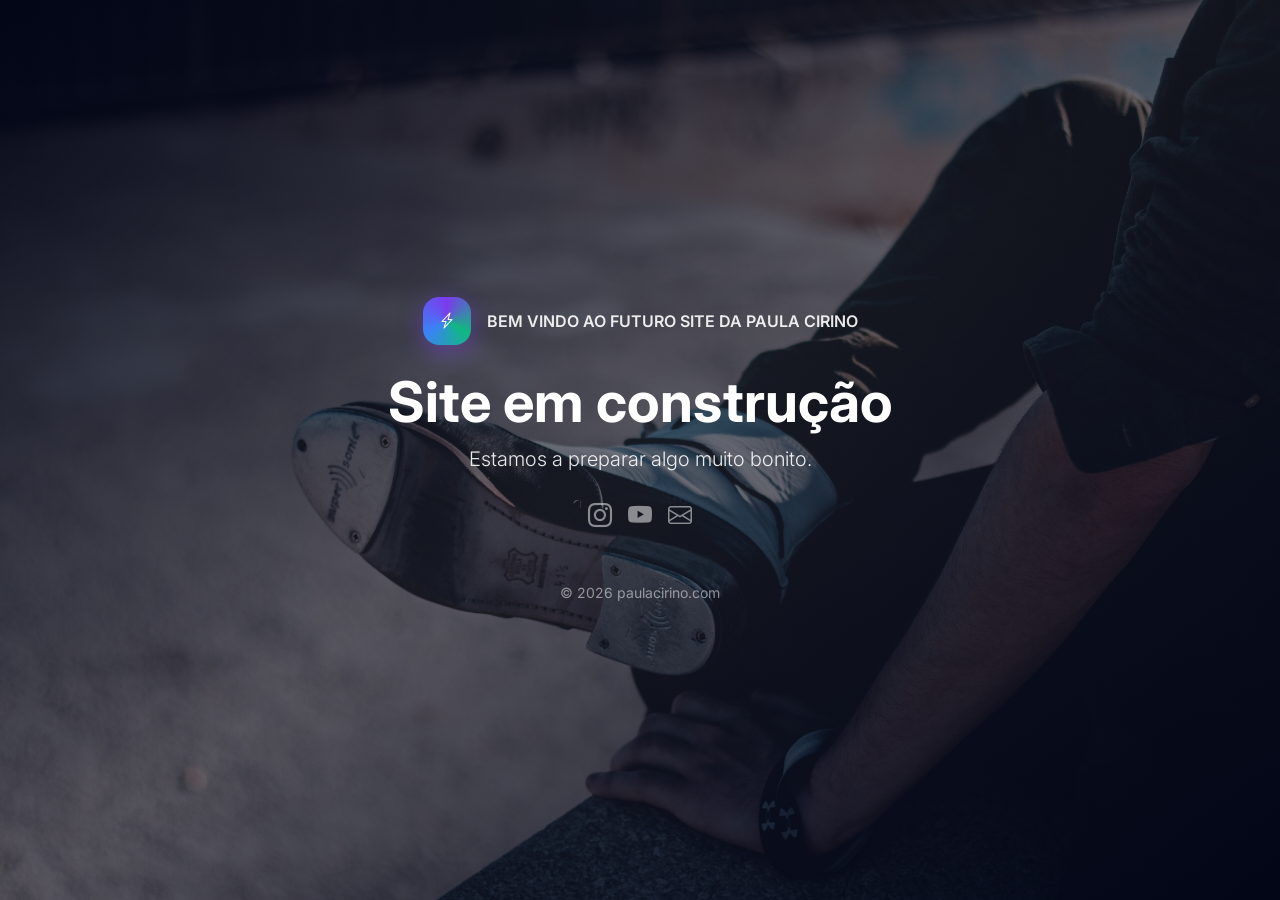
==== index.html @ 5c6be691 "v1 do site" ====
<!doctype html>
<!-- 
   Hi, you're looking at a web page built with love by:

   Ricardo

  /$$$$$$            /$$             /$$                        
 /$$__  $$          |__/            | $$                        
| $$  \ $$ /$$   /$$ /$$ /$$$$$$$  /$$$$$$    /$$$$$$   /$$$$$$$
| $$  | $$| $$  | $$| $$| $$__  $$|_  $$_/   |____  $$ /$$_____/
| $$  | $$| $$  | $$| $$| $$  \ $$  | $$      /$$$$$$$|  $$$$$$ 
| $$/$$ $$| $$  | $$| $$| $$  | $$  | $$ /$$ /$$__  $$ \____  $$
|  $$$$$$/|  $$$$$$/| $$| $$  | $$  |  $$$$/|  $$$$$$$ /$$$$$$$/
 \____ $$$ \______/ |__/|__/  |__/   \___/   \_______/|_______/ 
      \__/                                                                      

   http://www.ricardoquintas.com
   
   October/2025
-->
<html lang="pt">
<head>
  <meta charset="utf-8">
  <meta name="viewport" content="width=device-width, initial-scale=1">
  <title>Em construção</title>
  <meta name="description" content="Site em construção. Volta em breve.">

  <!-- Bootstrap 5 -->
  <link href="https://cdn.jsdelivr.net/npm/bootstrap@5.3.3/dist/css/bootstrap.min.css" rel="stylesheet">
  <!-- Bootstrap Icons -->
  <link href="https://cdn.jsdelivr.net/npm/bootstrap-icons@1.11.3/font/bootstrap-icons.css" rel="stylesheet">
  <!-- Font for a clean look -->
  <link href="https://fonts.googleapis.com/css2?family=Inter:wght@300;500;700&display=swap" rel="stylesheet">

  <style>
    :root {
      /* Troca esta URL pela tua imagem */
      --bg-url: url('assets/images/sapateado.jpg');
      --overlay: 0.55; /* intensidade do escurecimento */
      --grain: 0.04; /* intensidade do grão */
      --blur: 0px;  /* 0–3px se quiseres desfocar o fundo */
      --accent: #7c3aed; /* roxo moderno */
    }

    html, body { height: 100%; }
    body { font-family: Inter, system-ui, -apple-system, Segoe UI, Roboto, "Helvetica Neue", Arial, "Noto Sans", "Apple Color Emoji", "Segoe UI Emoji"; }

    .hero {
      position: relative;
      min-height: 100vh;
      color: #fff;
      overflow: clip;
      background: radial-gradient(1200px 1200px at 20% 10%, rgba(124,58,237,.25), transparent 60%),
                  radial-gradient(900px 900px at 80% 30%, rgba(16,185,129,.18), transparent 60%),
                  radial-gradient(700px 700px at 50% 90%, rgba(59,130,246,.16), transparent 60%);
      isolation: isolate;
    }

    /* Background image + gradient overlay */
    .hero::before {
      content: "";
      position: absolute; inset: 0; z-index: -2;
      background-image: var(--bg-url);
      background-size: cover; background-position: center;
      filter: blur(var(--blur));
      transform: scale(1.03);
    }
    .hero::after {
      content: "";
      position: absolute; inset: 0; z-index: -1;
      background: linear-gradient(to bottom right, rgba(2,6,23,1), rgba(2,6,23, var(--overlay)) 50%, rgba(2,6,23,1));
    }

    /* Subtle animated gradient sheen */
    .sheen {
      position: absolute; inset: -40%; z-index: -1; pointer-events: none;
      background: radial-gradient(50% 50% at 50% 50%, rgba(255,255,255,.06), transparent 60%);
      animation: float 12s linear infinite;
    }
    @keyframes float { from { transform: translateX(-10%) translateY(-5%); } to { transform: translateX(10%) translateY(5%); } }
    @media (prefers-reduced-motion: reduce) { .sheen { animation: none; } }

    /* Glass card */
    .glass {
      background: rgba(255,255,255, .06);
      border: 1px solid rgba(255,255,255,.18);
      box-shadow: 0 8px 32px rgba(2, 6, 23, .5);
      backdrop-filter: blur(6px);
      -webkit-backdrop-filter: blur(6px);
      border-radius: 1.25rem;
    }

    .brand-mark {
      width: 3rem; height: 3rem;
      display: grid; place-items: center;
      background: conic-gradient(from 0deg, var(--accent), #10b981, #3b82f6, var(--accent));
      border-radius: 1rem;
      box-shadow: 0 6px 24px rgba(124,58,237,.45);
    }

    .btn-accent {
      --bs-btn-bg: var(--accent);
      --bs-btn-border-color: var(--accent);
      --bs-btn-hover-bg: #6d28d9;
      --bs-btn-hover-border-color: #6d28d9;
      --bs-btn-focus-shadow-rgb: 124,58,237;
    }

    /* Footer links */
    .footer a { color: rgba(255,255,255,.8); text-decoration: none; }
    .footer a:hover { color: #fff; }

    /* Optional noise layer for texture */
    .noise { position:absolute; inset:0; z-index: -1; opacity: var(--grain); background-image: url('data:image/svg+xml;utf8,<svg xmlns="http://www.w3.org/2000/svg" width="160" height="160" viewBox="0 0 160 160"><filter id="n"><feTurbulence type="fractalNoise" baseFrequency=".9" numOctaves="2" stitchTiles="stitch"/></filter><rect width="100%" height="100%" filter="url(%23n)" opacity=".65"/></svg>'); background-size: 160px 160px; mix-blend-mode: overlay; }
  </style>
</head>

<body>
  <header class="hero d-flex align-items-center justify-content-center text-center">
    <div class="sheen"></div>
    <div class="noise"></div>

    <div class="container px-4">
      <div class="mx-auto" style="max-width: 720px;">
        <div class="d-inline-flex align-items-center gap-3 mb-4">
          <div class="brand-mark"><i class="bi bi-lightning-charge text-white"></i></div>
          <span class="fw-semibold text-uppercase letter-spacing-1" style="opacity:.9">Bem vindo ao futuro site da Paula Cirino</span>          
        </div>

        <h1 class="display-4 fw-bold">Site em construção</h1>
        <p class="lead mb-4" style="opacity:.9">Estamos a preparar algo muito bonito.</p>



        <div class="d-flex justify-content-center gap-3 fs-4">
          <a href="https://www.instagram.com/rhythmtapmovement/" target="_blank" aria-label="Instagram" class="text-white-50"><i class="bi bi-instagram"></i></a>
          <a href="https://www.youtube.com/@paulacirino8021/videos" target="_blank" aria-label="LinkedIn" class="text-white-50"><i class="bi bi-youtube"></i></a>
          <a href="mailto:paulacirinoferreira@gmail.com" aria-label="Email" class="text-white-50"><i class="bi bi-envelope"></i></a>
        </div>

        <div class="mt-5 small text-white-50">© <span id="year"></span> paulacirino.com</div>
      </div>
    </div>
  </header>

  <script>
    // Atualiza o ano do rodapé
    document.getElementById('year').textContent = new Date().getFullYear();
  </script>
  <script src="https://cdn.jsdelivr.net/npm/bootstrap@5.3.3/dist/js/bootstrap.bundle.min.js"></script>
</body>
</html>
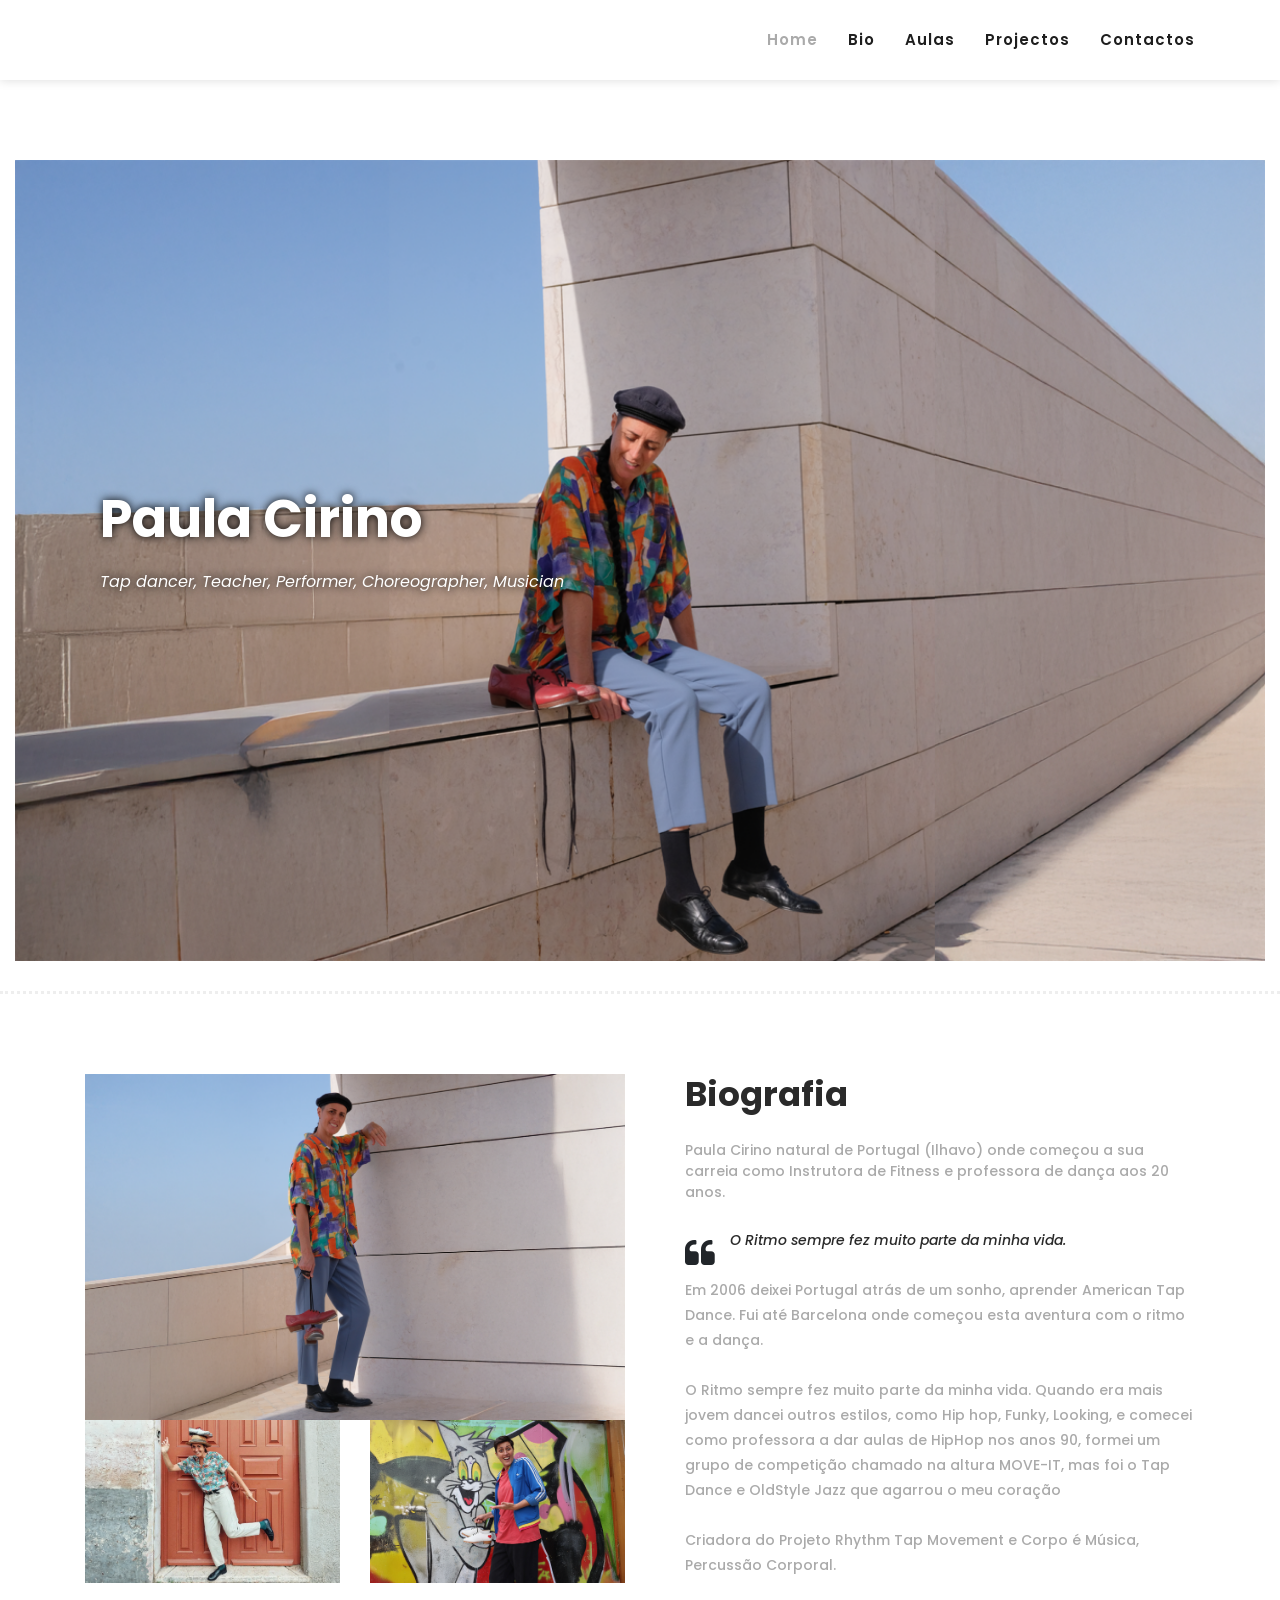
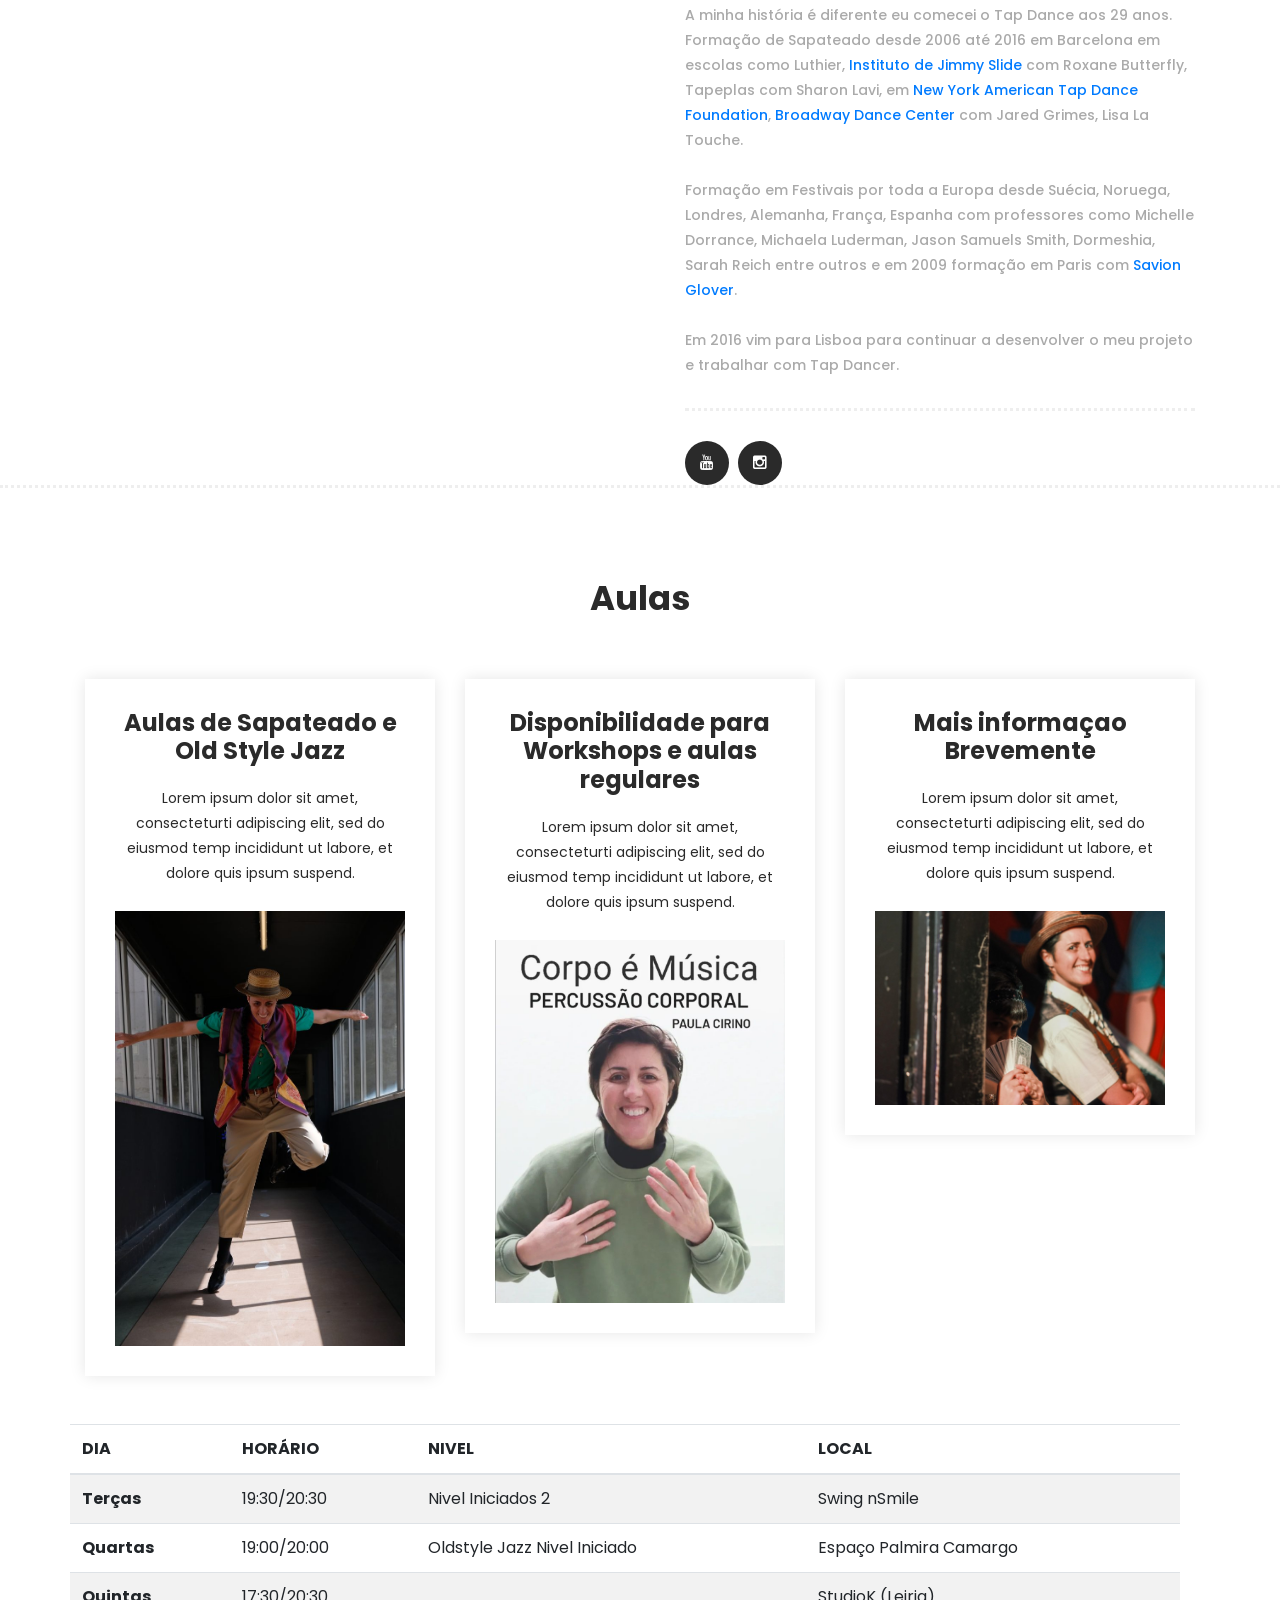
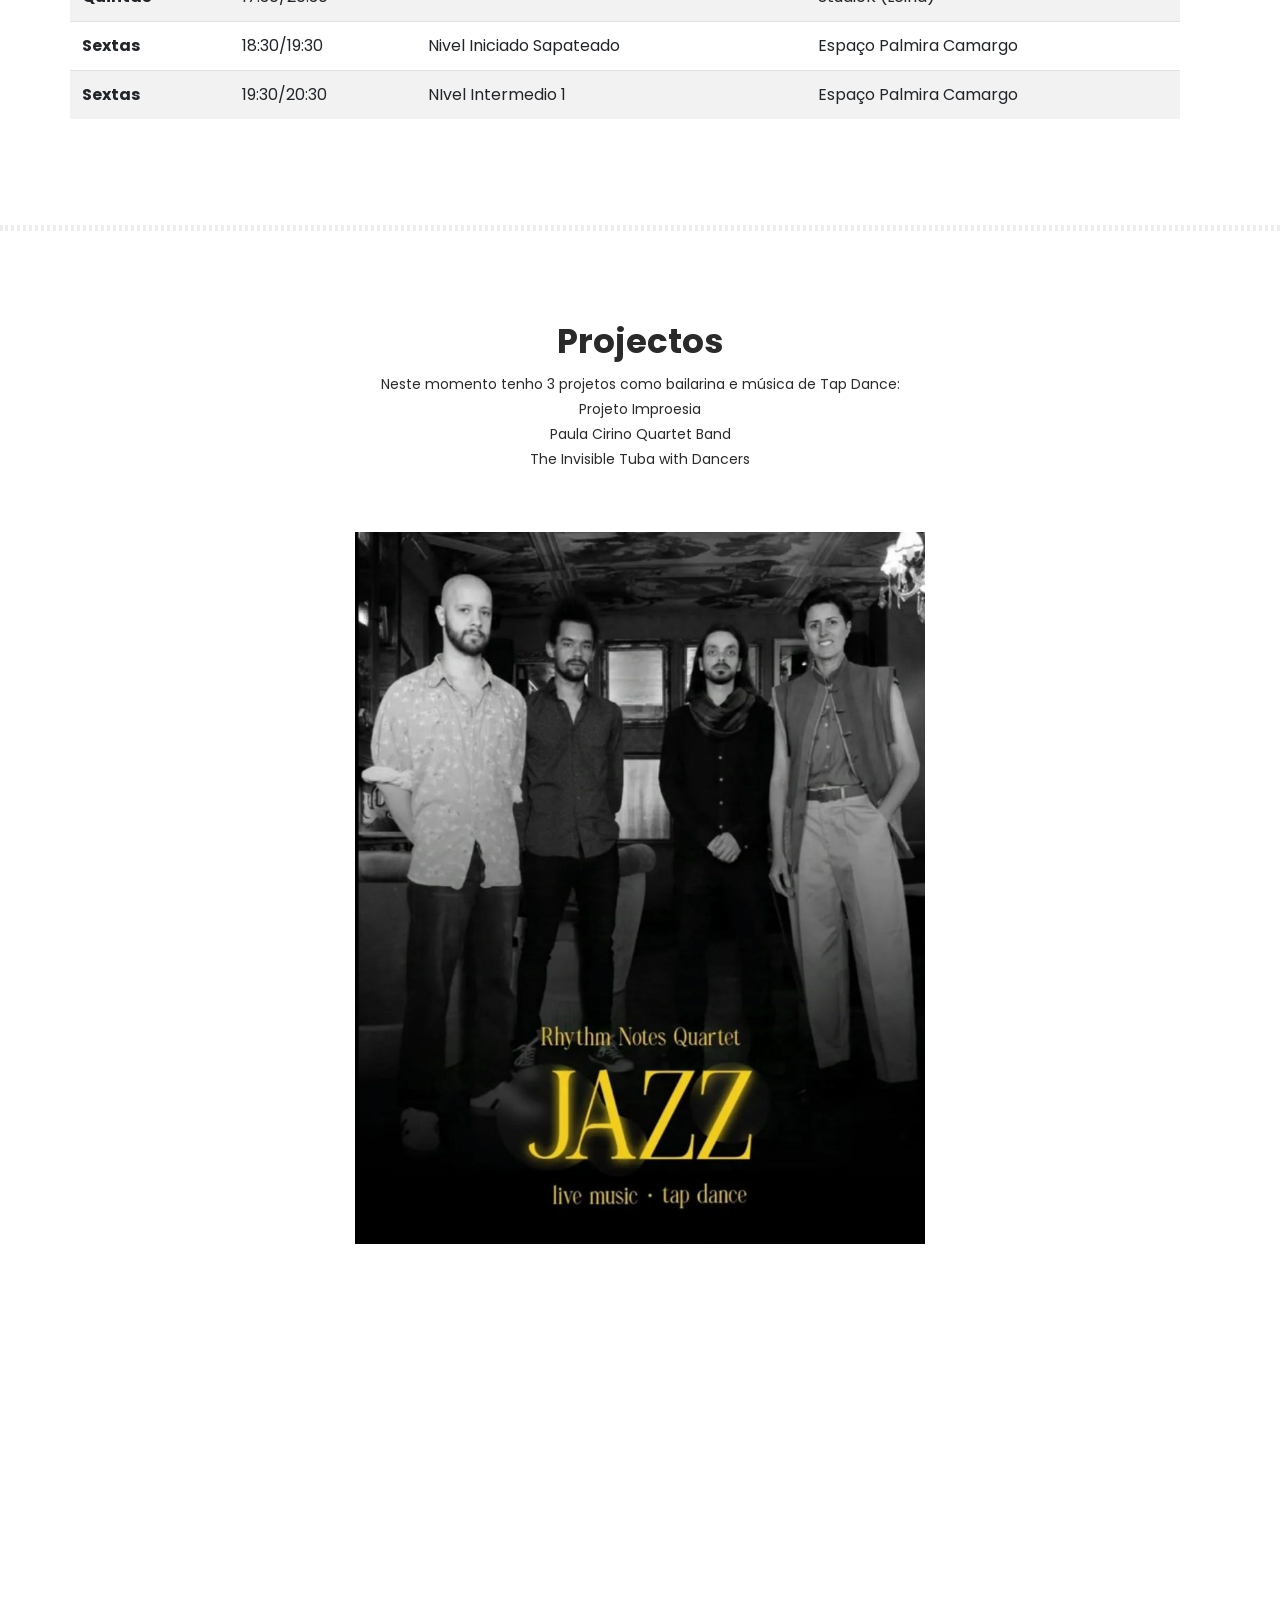
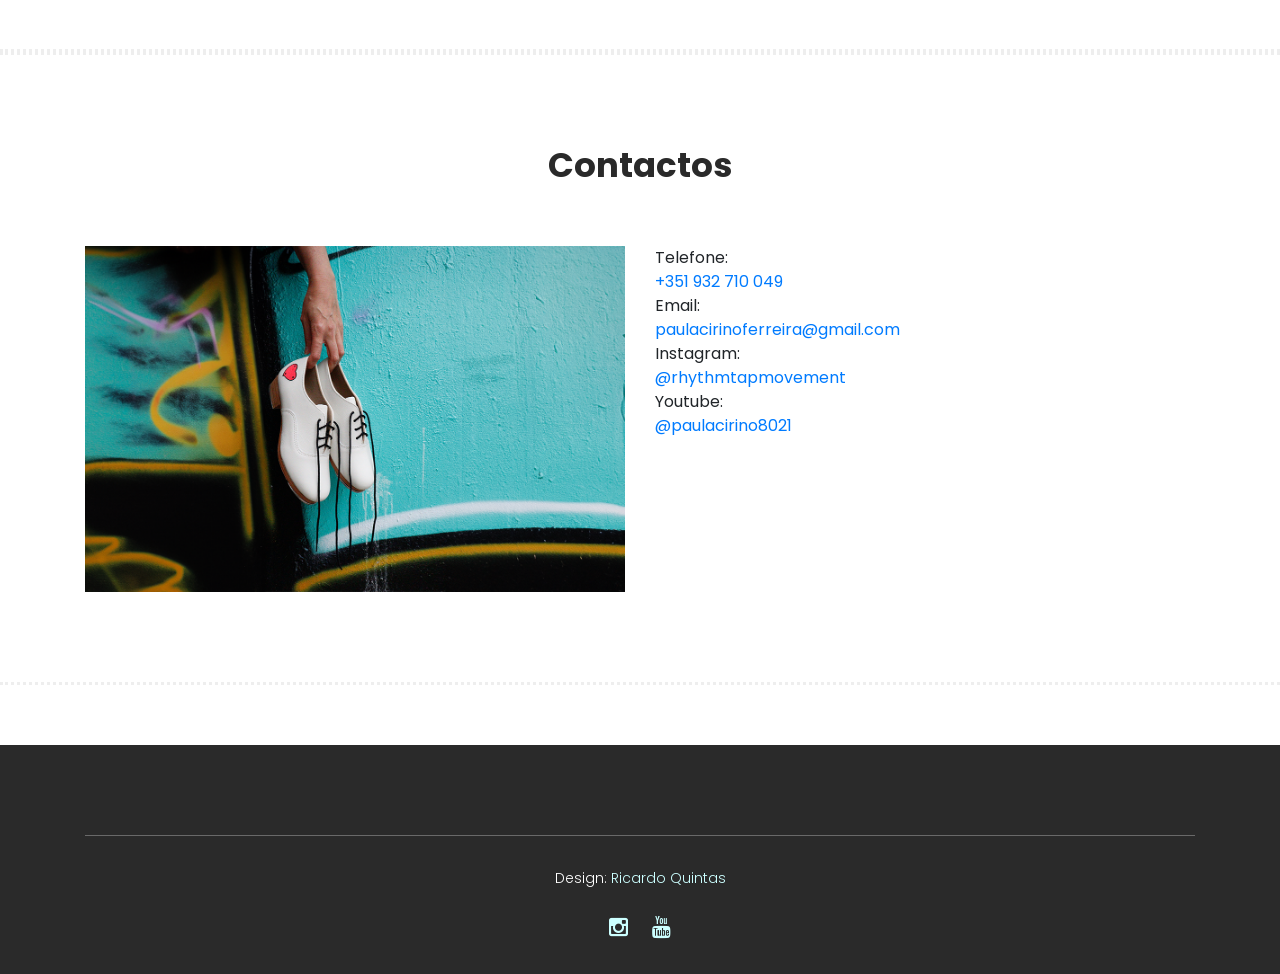
==== commit 3603b40e: "remove UNDER CONSTRUCTION" ====
--- a/index.html
+++ b/index.html
@@ -1,4 +1,4 @@
-<!doctype html>
+<!DOCTYPE html>
 <!-- 
    Hi, you're looking at a web page built with love by:
 
@@ -18,135 +18,420 @@
    
    October/2025
 -->
-<html lang="pt">
+<html lang="en">
+
 <head>
-  <meta charset="utf-8">
-  <meta name="viewport" content="width=device-width, initial-scale=1">
-  <title>Em construção</title>
-  <meta name="description" content="Site em construção. Volta em breve.">
-
-  <!-- Bootstrap 5 -->
-  <link href="https://cdn.jsdelivr.net/npm/bootstrap@5.3.3/dist/css/bootstrap.min.css" rel="stylesheet">
-  <!-- Bootstrap Icons -->
-  <link href="https://cdn.jsdelivr.net/npm/bootstrap-icons@1.11.3/font/bootstrap-icons.css" rel="stylesheet">
-  <!-- Font for a clean look -->
-  <link href="https://fonts.googleapis.com/css2?family=Inter:wght@300;500;700&display=swap" rel="stylesheet">
-
-  <style>
-    :root {
-      /* Troca esta URL pela tua imagem */
-      --bg-url: url('assets/images/sapateado.jpg');
-      --overlay: 0.55; /* intensidade do escurecimento */
-      --grain: 0.04; /* intensidade do grão */
-      --blur: 0px;  /* 0–3px se quiseres desfocar o fundo */
-      --accent: #7c3aed; /* roxo moderno */
-    }
-
-    html, body { height: 100%; }
-    body { font-family: Inter, system-ui, -apple-system, Segoe UI, Roboto, "Helvetica Neue", Arial, "Noto Sans", "Apple Color Emoji", "Segoe UI Emoji"; }
-
-    .hero {
-      position: relative;
-      min-height: 100vh;
-      color: #fff;
-      overflow: clip;
-      background: radial-gradient(1200px 1200px at 20% 10%, rgba(124,58,237,.25), transparent 60%),
-                  radial-gradient(900px 900px at 80% 30%, rgba(16,185,129,.18), transparent 60%),
-                  radial-gradient(700px 700px at 50% 90%, rgba(59,130,246,.16), transparent 60%);
-      isolation: isolate;
-    }
-
-    /* Background image + gradient overlay */
-    .hero::before {
-      content: "";
-      position: absolute; inset: 0; z-index: -2;
-      background-image: var(--bg-url);
-      background-size: cover; background-position: center;
-      filter: blur(var(--blur));
-      transform: scale(1.03);
-    }
-    .hero::after {
-      content: "";
-      position: absolute; inset: 0; z-index: -1;
-      background: linear-gradient(to bottom right, rgba(2,6,23,1), rgba(2,6,23, var(--overlay)) 50%, rgba(2,6,23,1));
-    }
-
-    /* Subtle animated gradient sheen */
-    .sheen {
-      position: absolute; inset: -40%; z-index: -1; pointer-events: none;
-      background: radial-gradient(50% 50% at 50% 50%, rgba(255,255,255,.06), transparent 60%);
-      animation: float 12s linear infinite;
-    }
-    @keyframes float { from { transform: translateX(-10%) translateY(-5%); } to { transform: translateX(10%) translateY(5%); } }
-    @media (prefers-reduced-motion: reduce) { .sheen { animation: none; } }
-
-    /* Glass card */
-    .glass {
-      background: rgba(255,255,255, .06);
-      border: 1px solid rgba(255,255,255,.18);
-      box-shadow: 0 8px 32px rgba(2, 6, 23, .5);
-      backdrop-filter: blur(6px);
-      -webkit-backdrop-filter: blur(6px);
-      border-radius: 1.25rem;
-    }
-
-    .brand-mark {
-      width: 3rem; height: 3rem;
-      display: grid; place-items: center;
-      background: conic-gradient(from 0deg, var(--accent), #10b981, #3b82f6, var(--accent));
-      border-radius: 1rem;
-      box-shadow: 0 6px 24px rgba(124,58,237,.45);
-    }
-
-    .btn-accent {
-      --bs-btn-bg: var(--accent);
-      --bs-btn-border-color: var(--accent);
-      --bs-btn-hover-bg: #6d28d9;
-      --bs-btn-hover-border-color: #6d28d9;
-      --bs-btn-focus-shadow-rgb: 124,58,237;
-    }
-
-    /* Footer links */
-    .footer a { color: rgba(255,255,255,.8); text-decoration: none; }
-    .footer a:hover { color: #fff; }
-
-    /* Optional noise layer for texture */
-    .noise { position:absolute; inset:0; z-index: -1; opacity: var(--grain); background-image: url('data:image/svg+xml;utf8,<svg xmlns="http://www.w3.org/2000/svg" width="160" height="160" viewBox="0 0 160 160"><filter id="n"><feTurbulence type="fractalNoise" baseFrequency=".9" numOctaves="2" stitchTiles="stitch"/></filter><rect width="100%" height="100%" filter="url(%23n)" opacity=".65"/></svg>'); background-size: 160px 160px; mix-blend-mode: overlay; }
-  </style>
+
+    <meta charset="utf-8">
+    <meta name="viewport" content="width=device-width, initial-scale=1, shrink-to-fit=no">
+    <meta name="description" content="">
+    <meta name="author" content="">
+    <link href="https://fonts.googleapis.com/css?family=Poppins:100,200,300,400,500,600,700,800,900&display=swap"
+        rel="stylesheet">
+
+    <title>Paula Cirino</title>
+
+
+    <!-- Additional CSS Files -->
+    <link rel="stylesheet" type="text/css" href="assets/css/bootstrap.min.css">
+    <link rel="stylesheet" type="text/css" href="assets/css/font-awesome.css">
+    <link rel="stylesheet" href="assets/css/templatemo-hexashop.css">
+    <link rel="stylesheet" href="assets/css/owl-carousel.css">
+    <link rel="stylesheet" href="assets/css/lightbox.css">
+    <link rel="stylesheet" href="assets/css/zrq.css">
+    <!--
+
+TemplateMo 571 Hexashop
+
+https://templatemo.com/tm-571-hexashop
+
+-->
 </head>
 
 <body>
-  <header class="hero d-flex align-items-center justify-content-center text-center">
-    <div class="sheen"></div>
-    <div class="noise"></div>
-
-    <div class="container px-4">
-      <div class="mx-auto" style="max-width: 720px;">
-        <div class="d-inline-flex align-items-center gap-3 mb-4">
-          <div class="brand-mark"><i class="bi bi-lightning-charge text-white"></i></div>
-          <span class="fw-semibold text-uppercase letter-spacing-1" style="opacity:.9">Bem vindo ao futuro site da Paula Cirino</span>          
-        </div>
-
-        <h1 class="display-4 fw-bold">Site em construção</h1>
-        <p class="lead mb-4" style="opacity:.9">Estamos a preparar algo muito bonito.</p>
-
-
-
-        <div class="d-flex justify-content-center gap-3 fs-4">
-          <a href="https://www.instagram.com/rhythmtapmovement/" target="_blank" aria-label="Instagram" class="text-white-50"><i class="bi bi-instagram"></i></a>
-          <a href="https://www.youtube.com/@paulacirino8021/videos" target="_blank" aria-label="LinkedIn" class="text-white-50"><i class="bi bi-youtube"></i></a>
-          <a href="mailto:paulacirinoferreira@gmail.com" aria-label="Email" class="text-white-50"><i class="bi bi-envelope"></i></a>
-        </div>
-
-        <div class="mt-5 small text-white-50">© <span id="year"></span> paulacirino.com</div>
-      </div>
+
+    <!-- Lightbox -->
+    <div class="lightbox" id="lightbox" role="dialog" aria-modal="true" aria-hidden="true">
+        <div class="lightbox__panel">
+            <button class="lightbox__close" type="button" aria-label="Close">&times;</button>
+            <img class="lightbox__img" id="lightboxImg" alt="" />
+            <div class="lightbox__caption" id="lightboxCaption"></div>
+        </div>
     </div>
-  </header>
-
-  <script>
-    // Atualiza o ano do rodapé
-    document.getElementById('year').textContent = new Date().getFullYear();
-  </script>
-  <script src="https://cdn.jsdelivr.net/npm/bootstrap@5.3.3/dist/js/bootstrap.bundle.min.js"></script>
+
+    <!-- ***** Preloader Start ***** -->
+    <div id="preloader">
+        <div class="jumper">
+            <div></div>
+            <div></div>
+            <div></div>
+        </div>
+    </div>
+    <!-- ***** Preloader End ***** -->
+
+
+    <!-- ***** Header Area Start ***** -->
+    <header class="header-area header-sticky">
+        <div class="container">
+            <div class="row">
+                <div class="col-12">
+                    <nav class="main-nav">
+                        <!-- ***** Logo Start ***** -->
+                        <!-- <a href="index.html" class="logo">
+                            <img src="assets/images/logo.png">
+                        </a> -->
+                        <!-- ***** Menu Start ***** -->
+                        <ul class="nav">
+                            <li class="scroll-to-section"><a href="#home" class="active">Home</a></li>
+                            <li class="scroll-to-section"><a href="#bio">Bio</a></li>
+                            <li class="scroll-to-section"><a href="#aulas">Aulas</a></li>
+                            <li class="scroll-to-section"><a href="#projectos">Projectos</a></li>
+                            <!-- <li class="submenu">
+                                <a href="javascript:;">Pages</a>
+                                <ul>
+                                    <li><a href="about.html">About Us</a></li>
+                                    <li><a href="products.html">Products</a></li>
+                                    <li><a href="single-product.html">Single Product</a></li>
+                                    <li><a href="contact.html">Contact Us</a></li>
+                                </ul>
+                            </li> -->
+                            <!-- <li class="submenu">
+                                <a href="javascript:;">Features</a>
+                                <ul>
+                                    <li><a href="#">Features Page 1</a></li>
+                                    <li><a href="#">Features Page 2</a></li>
+                                    <li><a href="#">Features Page 3</a></li>
+                                    <li><a rel="nofollow" href="https://templatemo.com/page/4" target="_blank">Template Page 4</a></li>
+                                </ul>
+                            </li> -->
+                            <li class="scroll-to-section"><a href="#contactos">Contactos</a></li>
+                        </ul>
+                        <a class='menu-trigger'>
+                            <span>Menu</span>
+                        </a>
+                        <!-- ***** Menu End ***** -->
+                    </nav>
+                </div>
+            </div>
+        </div>
+    </header>
+    <!-- ***** Header Area End ***** -->
+
+    <!-- ***** HOME ***** -->
+    <div class="main-banner" id="home">
+        <div class="container-fluid">
+            <div class="row">
+                <div class="col-lg-12">
+                    <div class="left-content">
+                        <div class="thumb">            
+                            <div class="inner-content zrq-text-glow">
+                                <h4>Paula Cirino</h4>
+                                <span>Tap dancer, Teacher, Performer, Choreographer, Musician</span>
+                                <!-- <div class="main-border-button">
+                                    <a href="#">Purchase Now!</a>
+                                </div> -->
+                            </div>
+                            <img class="zrq-desktop" src="assets/images/home.png" alt="">
+                            <img class="zrq-mobile" src="assets/images/contactos.png" alt="">
+                        </div>
+                    </div>
+                </div>
+            </div>
+        </div>
+    </div>
+
+
+    <!-- ***** BIO ***** -->
+    <section class="section" id="bio">
+        <div class="about-us">
+            <div class="container">
+                <div class="row">
+                    <div class="col-lg-6 gallery">
+                        <div class="row">
+                            <div class="left-image">
+                                <img src="assets/images/bio.png" data-full="assets/images/bio.png"
+                                    class="zrq-img zrq-pad-15 zrq-cursor">
+                            </div>
+                        </div>
+                        <div class="row">
+                            <div class="col-lg-6">
+                                <img src="assets/images/thedoors.png" data-full="assets/images/thedoors.png"
+                                    class="zrq-img zrq-cursor">
+                            </div>
+                            <div class="col-lg-6">
+                                <img src="assets/images/grafitti.png" data-full="assets/images/grafitti.png"
+                                    class="zrq-img zrq-cursor">
+                            </div>
+                        </div>
+                    </div>
+                    <div class="col-lg-6">
+                        <div class="right-content">
+                            <h4>Biografia</h4>
+                            <span>Paula Cirino natural de Portugal (Ilhavo) onde começou a sua carreia como Instrutora
+                                de Fitness e professora de dança aos 20 anos.</span>
+                            <div class="quote">
+                                <i class="fa fa-quote-left"></i>
+                                <p>O Ritmo sempre fez muito parte da minha vida.</p>
+                            </div>
+                            <p>Em 2006 deixei Portugal atrás de um sonho, aprender American Tap Dance. Fui até Barcelona
+                                onde começou esta aventura com o ritmo e a dança.</p>
+                            <p>O Ritmo sempre fez muito parte da minha vida. Quando era mais jovem dancei outros
+                                estilos, como Hip hop, Funky, Looking, e comecei como professora a dar aulas de HipHop
+                                nos anos 90, formei um grupo de competição chamado na altura MOVE-IT, mas foi o Tap
+                                Dance e OldStyle Jazz que agarrou o meu coração</p>
+                            <p>Criadora do Projeto Rhythm Tap Movement e Corpo é Música, Percussão Corporal.</p>
+                            <p>A minha história é diferente eu comecei o Tap Dance aos 29 anos. Formação de Sapateado
+                                desde 2006 até 2016 em Barcelona em escolas como Luthier, <a
+                                    href="https://roxanebutterfly.com/en/jimmy-slyde-institute-barcelona-2-2/">Instituto
+                                    de Jimmy Slide</a> com Roxane Butterfly, Tapeplas com Sharon Lavi, em <a
+                                    href="https://www.atdf.org/">New York American Tap Dance Foundation</a>, <a
+                                    href="https://www.broadwaydancecenter.com/">Broadway Dance Center</a> com Jared
+                                Grimes, Lisa La Touche.</p>
+                            <p>Formação em Festivais por toda a Europa desde Suécia, Noruega, Londres, Alemanha, França,
+                                Espanha com professores como Michelle Dorrance, Michaela Luderman, Jason Samuels Smith,
+                                Dormeshia, Sarah Reich entre outros e em 2009 formação em Paris com <a
+                                    href="https://www.instagram.com/the_savionglover/">Savion Glover</a>.</p>
+                            <p>Em 2016 vim para Lisboa para continuar a desenvolver o meu projeto e trabalhar com Tap
+                                Dancer.</p>
+                            <ul>
+                                <li><a href="https://www.youtube.com/@paulacirino8021/videos"><i
+                                            class="fa fa-youtube"></i></a></li>
+                                <li><a href="https://www.instagram.com/rhythmtapmovement/"><i
+                                            class="fa fa-instagram"></i></a></li>
+                            </ul>
+                        </div>
+                    </div>
+                </div>
+            </div>
+        </div>
+    </section>
+
+
+
+    <!-- ***** AULAS ***** -->
+    <!-- ***** Services Area Starts ***** -->
+    <section class="our-services" id="aulas">
+        <div class="container">
+            <div class="row">
+                <div class="col-lg-12">
+                    <div class="section-heading">
+                        <h2>Aulas</h2>
+                        <span></span>
+                        <span> </span>
+                        <span></span>
+                    </div>
+                </div>
+                <div class="col-lg-4">
+                    <div class="service-item">
+                        <h4>Aulas de Sapateado e Old Style Jazz</h4>
+                        <p>Lorem ipsum dolor sit amet, consecteturti adipiscing elit, sed do eiusmod temp incididunt ut
+                            labore, et dolore quis ipsum suspend.</p>
+                        <img class="zrq-cursor" src="assets/images/paula4.jpg" data-full="assets/images/paula4.jpg"
+                            alt="">
+                    </div>
+                </div>
+                <div class="col-lg-4">
+                    <div class="service-item">
+                        <h4>Disponibilidade para Workshops e aulas regulares</h4>
+                        <p>Lorem ipsum dolor sit amet, consecteturti adipiscing elit, sed do eiusmod temp incididunt ut
+                            labore, et dolore quis ipsum suspend.</p>
+                        <img class="zrq-cursor" src="assets/images/corpomusica.jpg"
+                            data-full="assets/images/corpomusica.jpg" alt="">
+                    </div>
+                </div>
+                <div class="col-lg-4">
+                    <div class="service-item">
+                        <h4>Mais informaçao Brevemente</h4>
+                        <p>Lorem ipsum dolor sit amet, consecteturti adipiscing elit, sed do eiusmod temp incididunt ut
+                            labore, et dolore quis ipsum suspend.</p>
+                        <img class="zrq-cursor" src="assets/images/paula_joana.jpg"
+                            data-full="assets/images/paula_joana.jpg" alt="">
+                    </div>
+                </div>
+            </div>
+            <br><br>
+            <div class="row table-responsive">
+                <table class="table table-striped">
+                    <thead>
+                        <tr>
+                            <th scope="col">DIA</th>
+                            <th scope="col">HORÁRIO</th>
+                            <th scope="col">NIVEL</th>
+                            <th scope="col">LOCAL</th>
+                        </tr>
+                    </thead>
+                    <tbody>
+                        <tr>
+                            <th scope="row">Terças</th>
+                            <td>19:30/20:30</td>
+                            <td>Nivel Iniciados 2</td>
+                            <td>Swing nSmile</td>
+                        </tr>
+                        <tr>
+                            <th scope="row">Quartas</th>
+                            <td>19:00/20:00</td>
+                            <td>Oldstyle Jazz Nivel Iniciado</td>
+                            <td>Espaço Palmira Camargo</td>
+                        </tr>
+                        <tr>
+                            <th scope="row">Quintas</th>
+                            <td>17:30/20:30</td>
+                            <td></td>
+                            <td>StudioK (Leiria)</td>
+                        </tr>
+                        <tr>
+                            <th scope="row">Sextas</th>
+                            <td>18:30/19:30</td>
+                            <td>Nivel Iniciado Sapateado</td>
+                            <td>Espaço Palmira Camargo</td>
+                        </tr>
+                        <tr>
+                            <th scope="row">Sextas</th>
+                            <td>19:30/20:30</td>
+                            <td>NIvel Intermedio 1</td>
+                            <td>Espaço Palmira Camargo</td>
+                        </tr>
+                    </tbody>
+                </table>
+
+            </div>
+        </div>
+    </section>
+
+
+
+    <!-- ***** PROJECTOS ***** -->
+    <section class="section our-services" id="projectos">
+        <div class="container">
+            <div class="row">
+                <div class="col-lg-12">
+                    <div class="section-heading">
+                        <h2>Projectos</h2>
+                        <p>Neste momento tenho 3 projetos como bailarina e música de Tap Dance:</p>
+                        <p>Projeto Improesia</p>
+                        <p>Paula Cirino Quartet Band</p>
+                        <p>The Invisible Tuba with Dancers</p>
+                    </div>
+                </div>
+            </div>
+            <div class="row">
+                <!-- <div class="col-lg-12 zrq-center zrq-m2 zrq-w100"> -->
+                <div class="zrq-center zrq-w100">
+                    <img class="zrq-w50 zrq-cursor" src="assets/images/rhythm_notes_quartet.jpg"
+                        data-full="assets/images/rhythm_notes_quartet.jpg" alt="">
+                </div>
+            </div>
+            <div class="row">
+                <!-- <div class="col-lg-12 zrq-center zrq-m2 zrq-w50"> -->
+                <div class="zrq-center zrq-p2 zrq-video">
+                    <iframe src="https://www.youtube.com/embed/hyNeOJSvHCA?si=OWnKA6gzlsO3kKIi"
+                        title="YouTube video player" frameborder="0"
+                        allow="accelerometer; autoplay; clipboard-write; encrypted-media; gyroscope; picture-in-picture; web-share"
+                        referrerpolicy="strict-origin-when-cross-origin" allowfullscreen></iframe>
+                </div>
+            </div>
+        </div>
+    </section>
+
+    <!-- ***** CONTACTOS ***** -->
+    <section class="section our-services" id="contactos">
+        <div class="container">
+            <div class="row">
+                <div class="col-lg-12">
+                    <div class="section-heading">
+                        <h2>Contactos</h2>
+                    </div>
+                </div>
+            </div>
+            <div class="row">
+                <div class="col-lg-6">
+                    <img src="assets/images/contactos.png" data-full="assets/images/contactos.png"
+                        class="zrq-img zrq-cursor">
+                </div>
+                <div class="col-lg-6">
+                    <div class="row">
+                        <div class="col-6">
+                            <ul>
+                                <li>Telefone:<br><span><a href="tel:351932710049">+351 932 710 049</a></span></li>
+                                <li>Email:<br><span><a
+                                            href="mailto:paulacirinoferreira@gmail.com">paulacirinoferreira@gmail.com</a></span>
+                                </li>
+                                <li>Instagram:<br><span><a
+                                            href="https://www.instagram.com/rhythmtapmovement/">@rhythmtapmovement</a></span>
+                                </li>
+                                <li>Youtube:<br><span><a
+                                            href="https://www.youtube.com/@paulacirino8021/videos">@paulacirino8021</a></span>
+                                </li>
+                            </ul>
+                        </div>
+                    </div>
+                </div>
+            </div>
+        </div>
+    </section>
+
+
+    <!-- ***** Footer Start ***** -->
+    <footer>
+        <div class="container">
+            <div class="row">
+                <div class="col-lg-12">
+                    <div class="under-footer">
+                        <p>Design: <a href="https://ricardoquintas.com" target="_blank">Ricardo Quintas</a></p>
+                        <ul>
+                            <li><a href="https://www.instagram.com/rhythmtapmovement/"><i
+                                        class="fa fa-instagram"></i></a></li>
+                            <li><a href="https://www.youtube.com/@paulacirino8021/videos"><i
+                                        class="fa fa-youtube"></i></a></li>
+                        </ul>
+                    </div>
+                </div>
+            </div>
+        </div>
+    </footer>
+
+
+    <!-- jQuery -->
+    <script src="assets/js/jquery-2.1.0.min.js"></script>
+
+    <!-- Bootstrap -->
+    <script src="assets/js/popper.js"></script>
+    <script src="assets/js/bootstrap.min.js"></script>
+
+    <!-- Plugins -->
+    <script src="assets/js/owl-carousel.js"></script>
+    <script src="assets/js/accordions.js"></script>
+    <script src="assets/js/datepicker.js"></script>
+    <script src="assets/js/scrollreveal.min.js"></script>
+    <script src="assets/js/waypoints.min.js"></script>
+    <script src="assets/js/jquery.counterup.min.js"></script>
+    <script src="assets/js/imgfix.min.js"></script>
+    <script src="assets/js/slick.js"></script>
+    <script src="assets/js/lightbox.js"></script>
+    <script src="assets/js/isotope.js"></script>
+    <script src="assets/js/zrq.js"></script>
+
+    <!-- Global Init -->
+    <script src="assets/js/custom.js"></script>
+
+    <script>
+
+        $(function () {
+            var selectedClass = "";
+            $("p").click(function () {
+                selectedClass = $(this).attr("data-rel");
+                $("#portfolio").fadeTo(50, 0.1);
+                $("#portfolio div").not("." + selectedClass).fadeOut();
+                setTimeout(function () {
+                    $("." + selectedClass).fadeIn();
+                    $("#portfolio").fadeTo(50, 1);
+                }, 500);
+
+            });
+        });
+
+    </script>
+
 </body>
-</html>
+
+</html>
--- a/assets/css/templatemo-hexashop.css
+++ b/assets/css/templatemo-hexashop.css
@@ -0,0 +1,2379 @@
+/*
+
+TemplateMo 571 Hexashop
+
+https://templatemo.com/tm-571-hexashop
+
+*/
+
+/* ---------------------------------------------
+Table of contents
+------------------------------------------------
+01. font & reset css
+02. reset
+03. global styles
+04. header
+05. banner
+06. features
+07. testimonials
+08. contact
+09. footer
+10. preloader
+11. search
+12. portfolio
+
+--------------------------------------------- */
+/* 
+---------------------------------------------
+font & reset css
+--------------------------------------------- 
+*/
+@import url("https://fonts.googleapis.com/css?family=Poppins:100,200,300,400,500,600,700,800,900");
+/* 
+---------------------------------------------
+reset
+--------------------------------------------- 
+*/
+html, body, div, span, applet, object, iframe, h1, h2, h3, h4, h5, h6, p, blockquote, div
+pre, a, abbr, acronym, address, big, cite, code, del, dfn, em, font, img, ins, kbd, q,
+s, samp, small, strike, strong, sub, sup, tt, var, b, u, i, center, dl, dt, dd, ol, ul, li,
+figure, header, nav, section, article, aside, footer, figcaption {
+  margin: 0;
+  padding: 0;
+  border: 0;
+  outline: 0;
+}
+
+.clearfix:after {
+  content: ".";
+  display: block;
+  clear: both;
+  visibility: hidden;
+  line-height: 0;
+  height: 0;
+}
+
+.clearfix {
+  display: inline-block;
+}
+
+html[xmlns] .clearfix {
+  display: block;
+}
+
+* html .clearfix {
+  height: 1%;
+}
+
+ul, li {
+  padding: 0;
+  margin: 0;
+  list-style: none;
+}
+
+header, nav, section, article, aside, footer, hgroup {
+  display: block;
+}
+
+* {
+  box-sizing: border-box;
+}
+
+html, body {
+  font-family: 'Poppins', sans-serif;
+  font-weight: 400;
+  background-color: #fff;
+  font-size: 16px;
+  -ms-text-size-adjust: 100%;
+  -webkit-font-smoothing: antialiased;
+  -moz-osx-font-smoothing: grayscale;
+}
+
+a {
+  text-decoration: none !important;
+}
+
+h1, h2, h3, h4, h5, h6 {
+  margin-top: 0px;
+  margin-bottom: 0px;
+}
+
+ul {
+  margin-bottom: 0px;
+}
+
+p {
+  font-size: 14px;
+  line-height: 25px;
+  color: #2a2a2a;
+}
+
+/* 
+---------------------------------------------
+global styles
+--------------------------------------------- 
+*/
+html,
+body {
+  background: #fff;
+  font-family: 'Poppins', sans-serif;
+}
+
+::selection {
+  background: #2a2a2a;
+  color: #fff;
+}
+
+::-moz-selection {
+  background: #2a2a2a;
+  color: #fff;
+}
+
+@media (max-width: 991px) {
+  html, body {
+    overflow-x: hidden;
+  }
+  .mobile-top-fix {
+    margin-top: 30px;
+    margin-bottom: 0px;
+  }
+  .mobile-bottom-fix {
+    margin-bottom: 30px;
+  }
+  .mobile-bottom-fix-big {
+    margin-bottom: 60px;
+  }
+}
+
+.main-border-button a {
+  font-size: 13px;
+  color: #fff;
+  border: 1px solid #fff;
+  padding: 12px 25px;
+  display: inline-block;
+  font-weight: 500;
+  transition: all .3s;
+}
+
+.main-border-button a:hover {
+  background-color: #fff;
+  color: #2a2a2a;
+}
+
+.main-white-button a {
+  font-size: 13px;
+  color: #2a2a2a;
+  background-color: #fff;
+  padding: 12px 25px;
+  display: inline-block;
+  border-radius: 3px;
+  font-weight: 600;
+  transition: all .3s;
+}
+
+.main-white-button a:hover {
+  opacity: 0.9;
+}
+
+.main-text-button a {
+  font-size: 13px;
+  color: #fff;
+  font-weight: 600;
+  transition: all .3s;
+}
+
+.main-text-button a:hover {
+  opacity: 0.9;
+}
+
+.section-heading h2 {
+  font-size: 34px;
+  font-weight: 700;
+  color: #2a2a2a;
+}
+
+.section-heading span {
+  font-size: 14px;
+  color: #a1a1a1;
+  font-style: italic;
+  font-weight: 400;
+}
+
+
+
+/* 
+---------------------------------------------
+header
+--------------------------------------------- 
+*/
+
+.background-header {
+  border-bottom: none !important;
+  background-color: #fff;
+  height: 80px!important;
+  position: fixed!important;
+  top: 0px;
+  left: 0px;
+  right: 0px;
+  box-shadow: 0px 0px 10px rgba(0,0,0,0.15)!important;
+}
+
+.background-header .logo,
+.background-header .main-nav .nav li a {
+  color: #1e1e1e!important;
+}
+
+.background-header .main-nav .nav li:hover a {
+  color: #2a2a2a!important;
+}
+
+.background-header .nav li a.active {
+  color: #2a2a2a!important;
+}
+
+.header-area {
+  border-bottom: 3px dotted #eee;
+  box-shadow: none;
+  background-color: #fff;
+  position: absolute;
+  top: 0px;
+  left: 0px;
+  right: 0px;
+  z-index: 100;
+  height: 100px;
+  -webkit-transition: all .5s ease 0s;
+  -moz-transition: all .5s ease 0s;
+  -o-transition: all .5s ease 0s;
+  transition: all .5s ease 0s;
+}
+
+.header-area .main-nav {
+  min-height: 80px;
+  background: transparent;
+}
+
+.header-area .main-nav .logo {
+  line-height: 100px;
+  color: #fff;
+  font-size: 28px;
+  font-weight: 700;
+  text-transform: uppercase;
+  letter-spacing: 2px;
+  float: left;
+  -webkit-transition: all 0.3s ease 0s;
+  -moz-transition: all 0.3s ease 0s;
+  -o-transition: all 0.3s ease 0s;
+  transition: all 0.3s ease 0s;
+}
+
+.background-header .main-nav .logo {
+  line-height: 75px;
+}
+
+.background-header .nav {
+  margin-top: 20px !important;
+}
+
+.header-area .main-nav .nav {
+  float: right;
+  margin-top: 30px;
+  margin-right: 0px;
+  background-color: transparent;
+  -webkit-transition: all 0.3s ease 0s;
+  -moz-transition: all 0.3s ease 0s;
+  -o-transition: all 0.3s ease 0s;
+  transition: all 0.3s ease 0s;
+  position: relative;
+  z-index: 999;
+}
+
+.header-area .main-nav .nav li {
+  padding-left: 15px;
+  padding-right: 15px;
+}
+
+.header-area .main-nav .nav li:last-child {
+  padding-right: 0px;
+}
+
+.header-area .main-nav .nav li a {
+  display: block;
+  font-weight: 600;
+  font-size: 15px;
+  color: #2a2a2a;
+  text-transform: capitalize;
+  -webkit-transition: all 0.3s ease 0s;
+  -moz-transition: all 0.3s ease 0s;
+  -o-transition: all 0.3s ease 0s;
+  transition: all 0.3s ease 0s;
+  height: 40px;
+  line-height: 40px;
+  border: transparent;
+  letter-spacing: 1px;
+}
+
+.header-area .main-nav .nav li a {
+  color: #2a2a2a;
+}
+
+.header-area .main-nav .nav li:hover a,
+.header-area .main-nav .nav li a.active {
+  color: #aaa!important;
+}
+
+.background-header .main-nav .nav li:hover a,
+.background-header .main-nav .nav li a.active {
+  color: #aaa!important;
+  opacity: 1;
+}
+
+.header-area .main-nav .nav li.submenu {
+  position: relative;
+  padding-right: 30px;
+}
+
+.header-area .main-nav .nav li.submenu:after {
+  font-family: FontAwesome;
+  content: "\f107";
+  font-size: 12px;
+  color: #2a2a2a;
+  position: absolute;
+  right: 18px;
+  top: 12px;
+}
+
+.background-header .main-nav .nav li.submenu:after {
+  color: #2a2a2a;
+}
+
+.header-area .main-nav .nav li.submenu ul {
+  position: absolute;
+  width: 200px;
+  box-shadow: 0 2px 28px 0 rgba(0, 0, 0, 0.06);
+  overflow: hidden;
+  top: 50px;
+  opacity: 0;
+  transform: translateY(+2em);
+  visibility: hidden;
+  z-index: -1;
+  transition: all 0.3s ease-in-out 0s, visibility 0s linear 0.3s, z-index 0s linear 0.01s;
+}
+
+.header-area .main-nav .nav li.submenu ul li {
+  margin-left: 0px;
+  padding-left: 0px;
+  padding-right: 0px;
+}
+
+.header-area .main-nav .nav li.submenu ul li a {
+  opacity: 1;
+  display: block;
+  background: #f7f7f7;
+  color: #2a2a2a!important;
+  padding-left: 20px;
+  height: 40px;
+  line-height: 40px;
+  -webkit-transition: all 0.3s ease 0s;
+  -moz-transition: all 0.3s ease 0s;
+  -o-transition: all 0.3s ease 0s;
+  transition: all 0.3s ease 0s;
+  position: relative;
+  font-size: 13px;
+  font-weight: 400;
+  border-bottom: 1px solid #eee;
+}
+
+.header-area .main-nav .nav li.submenu ul li a:hover {
+  background: #fff;
+  color: #aaa!important;
+  padding-left: 25px;
+}
+
+.header-area .main-nav .nav li.submenu ul li a:hover:before {
+  width: 3px;
+}
+
+.header-area .main-nav .nav li.submenu:hover ul {
+  visibility: visible;
+  opacity: 1;
+  z-index: 1;
+  transform: translateY(0%);
+  transition-delay: 0s, 0s, 0.3s;
+}
+
+.header-area .main-nav .menu-trigger {
+  cursor: pointer;
+  display: block;
+  position: absolute;
+  top: 33px;
+  width: 32px;
+  height: 40px;
+  text-indent: -9999em;
+  z-index: 99;
+  right: 40px;
+  display: none;
+}
+
+.background-header .main-nav .menu-trigger {
+  top: 23px;
+}
+
+.header-area .main-nav .menu-trigger span,
+.header-area .main-nav .menu-trigger span:before,
+.header-area .main-nav .menu-trigger span:after {
+  -moz-transition: all 0.4s;
+  -o-transition: all 0.4s;
+  -webkit-transition: all 0.4s;
+  transition: all 0.4s;
+  background-color: #1e1e1e;
+  display: block;
+  position: absolute;
+  width: 30px;
+  height: 2px;
+  left: 0;
+}
+
+.background-header .main-nav .menu-trigger span,
+.background-header .main-nav .menu-trigger span:before,
+.background-header .main-nav .menu-trigger span:after {
+  background-color: #1e1e1e;
+}
+
+.header-area .main-nav .menu-trigger span:before,
+.header-area .main-nav .menu-trigger span:after {
+  -moz-transition: all 0.4s;
+  -o-transition: all 0.4s;
+  -webkit-transition: all 0.4s;
+  transition: all 0.4s;
+  background-color: #1e1e1e;
+  display: block;
+  position: absolute;
+  width: 30px;
+  height: 2px;
+  left: 0;
+  width: 75%;
+}
+
+.background-header .main-nav .menu-trigger span:before,
+.background-header .main-nav .menu-trigger span:after {
+  background-color: #1e1e1e;
+}
+
+.header-area .main-nav .menu-trigger span:before,
+.header-area .main-nav .menu-trigger span:after {
+  content: "";
+}
+
+.header-area .main-nav .menu-trigger span {
+  top: 16px;
+}
+
+.header-area .main-nav .menu-trigger span:before {
+  -moz-transform-origin: 33% 100%;
+  -ms-transform-origin: 33% 100%;
+  -webkit-transform-origin: 33% 100%;
+  transform-origin: 33% 100%;
+  top: -10px;
+  z-index: 10;
+}
+
+.header-area .main-nav .menu-trigger span:after {
+  -moz-transform-origin: 33% 0;
+  -ms-transform-origin: 33% 0;
+  -webkit-transform-origin: 33% 0;
+  transform-origin: 33% 0;
+  top: 10px;
+}
+
+.header-area .main-nav .menu-trigger.active span,
+.header-area .main-nav .menu-trigger.active span:before,
+.header-area .main-nav .menu-trigger.active span:after {
+  background-color: transparent;
+  width: 100%;
+}
+
+.header-area .main-nav .menu-trigger.active span:before {
+  -moz-transform: translateY(6px) translateX(1px) rotate(45deg);
+  -ms-transform: translateY(6px) translateX(1px) rotate(45deg);
+  -webkit-transform: translateY(6px) translateX(1px) rotate(45deg);
+  transform: translateY(6px) translateX(1px) rotate(45deg);
+  background-color: #1e1e1e;
+}
+
+.background-header .main-nav .menu-trigger.active span:before {
+  background-color: #1e1e1e;
+}
+
+.header-area .main-nav .menu-trigger.active span:after {
+  -moz-transform: translateY(-6px) translateX(1px) rotate(-45deg);
+  -ms-transform: translateY(-6px) translateX(1px) rotate(-45deg);
+  -webkit-transform: translateY(-6px) translateX(1px) rotate(-45deg);
+  transform: translateY(-6px) translateX(1px) rotate(-45deg);
+  background-color: #1e1e1e;
+}
+
+.background-header .main-nav .menu-trigger.active span:after {
+  background-color: #1e1e1e;
+}
+
+.header-area.header-sticky {
+  min-height: 80px;
+}
+
+.header-area .nav {
+  margin-top: 30px;
+}
+
+.header-area.header-sticky .nav li a.active {
+  color: #aaa;
+}
+
+@media (max-width: 1200px) {
+  .header-area .main-nav .nav li {
+    padding-left: 12px;
+    padding-right: 12px;
+  }
+  .header-area .main-nav:before {
+    display: none;
+  }
+}
+
+@media (max-width: 767px) {
+  .header-area .main-nav .logo {
+    color: #1e1e1e;
+  }
+  .header-area.header-sticky .nav li a:hover,
+  .header-area.header-sticky .nav li a.active {
+    color: #aaa!important;
+    opacity: 1;
+  }
+  .header-area.header-sticky .nav li.search-icon a {
+    width: 100%;
+  }
+  .header-area {
+    background-color: #f7f7f7;
+    padding: 0px 15px;
+    height: 100px;
+    box-shadow: none;
+    text-align: center;
+  }
+  .header-area .container {
+    padding: 0px;
+  }
+  .header-area .logo {
+    margin-left: 30px;
+  }
+  .header-area .menu-trigger {
+    display: block !important;
+  }
+  .header-area .main-nav {
+    overflow: hidden;
+  }
+  .header-area .main-nav .nav {
+    float: none;
+    width: 100%;
+    display: none;
+    -webkit-transition: all 0s ease 0s;
+    -moz-transition: all 0s ease 0s;
+    -o-transition: all 0s ease 0s;
+    transition: all 0s ease 0s;
+    margin-left: 0px;
+  }
+  .header-area .main-nav .nav li:first-child {
+    border-top: 1px solid #eee;
+  }
+  .header-area.header-sticky .nav {
+    margin-top: 100px !important;
+  }
+  .header-area .main-nav .nav li {
+    width: 100%;
+    background: #fff;
+    border-bottom: 1px solid #eee;
+    padding-left: 0px !important;
+    padding-right: 0px !important;
+  }
+  .header-area .main-nav .nav li a {
+    height: 50px !important;
+    line-height: 50px !important;
+    padding: 0px !important;
+    border: none !important;
+    background: #f7f7f7 !important;
+    color: #191a20 !important;
+  }
+  .header-area .main-nav .nav li a:hover {
+    background: #eee !important;
+    color: #aaa!important;
+  }
+  .header-area .main-nav .nav li.submenu ul {
+    position: relative;
+    visibility: inherit;
+    opacity: 1;
+    z-index: 1;
+    transform: translateY(0%);
+    transition-delay: 0s, 0s, 0.3s;
+    top: 0px;
+    width: 100%;
+    box-shadow: none;
+    height: 0px;
+  }
+  .header-area .main-nav .nav li.submenu ul li a {
+    font-size: 12px;
+    font-weight: 400;
+  }
+  .header-area .main-nav .nav li.submenu ul li a:hover:before {
+    width: 0px;
+  }
+  .header-area .main-nav .nav li.submenu ul.active {
+    height: auto !important;
+  }
+  .header-area .main-nav .nav li.submenu:after {
+    color: #3B566E;
+    right: 25px;
+    font-size: 14px;
+    top: 15px;
+  }
+  .header-area .main-nav .nav li.submenu:hover ul, .header-area .main-nav .nav li.submenu:focus ul {
+    height: 0px;
+  }
+}
+
+@media (min-width: 767px) {
+  .header-area .main-nav .nav {
+    display: flex !important;
+  }
+}
+
+
+/* 
+---------------------------------------------
+banner
+--------------------------------------------- 
+*/
+
+.main-banner {
+  border-bottom: 3px dotted #eee;
+  padding-top: 160px;
+  padding-bottom: 30px;
+}
+
+.main-banner .left-content .thumb img {
+  width: 100%;
+  overflow: hidden;
+}
+
+.main-banner .left-content .inner-content {
+  position: absolute;
+  left: 100px;
+  top: 50%;
+  transform: translateY(-50%);
+}
+
+.main-banner .left-content .inner-content h4 {
+  color: #fff;
+  margin-top: -10px;
+  font-size: 52px;
+  font-weight: 700;
+  margin-bottom: 20px;
+}
+
+.main-banner .left-content .inner-content span {
+  font-size: 16px;
+  color: #fff;
+  font-weight: 400;
+  font-style: italic;
+  display: block;
+  margin-bottom: 30px;
+}
+
+.main-banner .right-content .right-first-image {
+  margin-bottom: 28.5px;
+}
+
+.main-banner .right-content .right-first-image .thumb {
+  position: relative;
+  text-align: center;
+}
+
+.main-banner .right-content .right-first-image .thumb img {
+  width: 100%;
+  overflow: hidden;
+}
+
+.main-banner .right-content .right-first-image .thumb .inner-content {
+  position: absolute;
+  top: 50%;
+  transform: translateY(-50%);
+  width: 100%;
+  text-align: center;
+}
+
+.main-banner .right-content .right-first-image .thumb .inner-content h4 {
+  color: #fff;
+  font-size: 24px;
+  font-weight: 700;
+  margin-bottom: 15px;
+}
+
+.main-banner .right-content .right-first-image .thumb .inner-content span {
+  font-size: 16px;
+  color: #fff;
+  font-style: italic;
+}
+
+.main-banner .right-content .right-first-image .thumb .hover-content {
+  position: absolute;
+  top: 15px;
+  right: 15px;
+  left: 15px;
+  bottom: 15px;
+  text-align: center;
+  background-color: rgba(42,42,42,.97);
+  opacity: 0;
+  visibility: hidden;
+  transition: all 0.5s;
+}
+
+.main-banner .right-content .right-first-image .thumb:hover .hover-content {
+  opacity: 1;
+  visibility: visible;
+}
+
+.main-banner .right-content .right-first-image .thumb .hover-content .inner {
+  position: absolute;
+  top: 50%;
+  left: 50%;
+  transform: translate(-50%, -50%);
+  width: 100%;
+}
+
+.main-banner .right-content .right-first-image .thumb .hover-content h4 {
+  color: #fff;
+  font-size: 24px;
+  font-weight: 700;
+  margin-bottom: 15px;
+}
+
+.main-banner .right-content .right-first-image .thumb .hover-content p {
+  color: #fff;
+  padding: 0px 20px;
+  margin-bottom: 20px;
+}
+
+
+
+/*
+---------------------------------------------
+Men
+---------------------------------------------
+*/
+
+#men {
+  padding-top: 90px;
+  padding-bottom: 90px;
+  border-bottom: 3px dotted #eee;
+}
+
+#men .section-heading {
+  margin-bottom: 60px;
+}
+
+#men .item .down-content {
+  padding-top: 30px;
+  position: relative;
+  z-index: 3;
+  background-color: #fff;
+}
+
+#men .item .down-content h4 {
+  font-size: 22px;
+  color: #2a2a2a;
+  font-weight: 700;
+  margin-bottom: 8px;
+}
+
+#men .item .down-content span {
+  font-size: 18px;
+  color: #a1a1a1;
+  font-weight: 500;
+  display: block;
+}
+
+#men .item .down-content ul.stars {
+  position: absolute;
+  right: 0;
+  top: 30px;
+}
+
+#men .item .down-content ul.stars li {
+  display: inline;
+  font-size: 13px;
+}
+
+#men .item .thumb .hover-content {
+  position: absolute;
+  z-index: 2;
+  text-align: center;
+  bottom: -60px;
+  width: 100%;
+  opacity: 0;
+  visibility: hidden;
+  transition: all .5s;
+}
+
+#men .item .thumb:hover .hover-content {
+  bottom: 30px;
+  opacity: 1;
+  visibility: visible;
+}
+
+#men .item .thumb {
+  position: relative;
+}
+
+#men .item .thumb .hover-content ul li {
+  display: inline;
+  margin: 0px 10px;
+}
+
+#men .item .thumb .hover-content ul li a {
+  width: 50px;
+  height: 50px;
+  text-align: center;
+  line-height: 50px;
+  display: inline-block;
+  color: #2a2a2a;
+  background-color: #fff;
+}
+
+
+#men .owl-nav {
+  text-align: center;
+  position: absolute;
+  width: 100%;
+  top: 40%;
+  transform: translateY(-25px);
+}
+
+#men .owl-dots {
+  display: none;
+}
+    
+#men .owl-nav .owl-prev{
+  position: absolute;
+  left: -80px;
+  outline: none;
+}
+
+#men .owl-nav .owl-prev span,
+#men .owl-nav .owl-next span {
+  opacity: 0;
+}
+
+#men .owl-nav .owl-prev:before {
+  display: inline-block;
+  font-family: 'FontAwesome';
+  color: #2a2a2a;
+  font-size: 25px;
+  font-weight: 700;
+  content: '\f104';
+  width: 50px;
+  height: 50px;
+  background-color: transparent;
+  line-height: 48px;
+  border :1px solid #2a2a2a;
+}
+
+#men .owl-nav .owl-prev {
+  opacity: 0.75;
+  transition: all .5s;
+}
+
+#men .owl-nav .owl-prev:hover {
+  opacity: 1;
+}
+
+#men .owl-nav .owl-next {
+  opacity: 0.75;
+  transition: all .5s;
+}
+
+#men .owl-nav .owl-next:hover {
+  opacity: 1;
+}
+
+#men .owl-nav .owl-next{
+  outline: none;
+  position: absolute;
+  right: -85px;
+}
+
+#men .owl-nav .owl-next:before {
+  display: inline-block;
+  font-family: 'FontAwesome';
+  color: #2a2a2a;
+  font-size: 25px;
+  font-weight: 700;
+  content: '\f105';
+  width: 50px;
+  height: 50px;
+  background-color: transparent;
+  line-height: 48px;
+  border :1px solid #2a2a2a;
+}
+
+
+/*
+---------------------------------------------
+Women
+---------------------------------------------
+*/
+
+#women {
+  padding-top: 90px;
+  padding-bottom: 90px;
+  border-bottom: 3px dotted #eee;
+}
+
+#women .section-heading {
+  margin-bottom: 60px;
+}
+
+#women .item .down-content {
+  padding-top: 30px;
+  position: relative;
+  z-index: 3;
+  background-color: #fff;
+}
+
+#women .item .down-content h4 {
+  font-size: 22px;
+  color: #2a2a2a;
+  font-weight: 700;
+  margin-bottom: 8px;
+}
+
+#women .item .down-content span {
+  font-size: 18px;
+  color: #a1a1a1;
+  font-weight: 500;
+  display: block;
+}
+
+#women .item .down-content ul.stars {
+  position: absolute;
+  right: 0;
+  top: 30px;
+}
+
+#women .item .down-content ul.stars li {
+  display: inline;
+  font-size: 13px;
+}
+
+#women .item .thumb .hover-content {
+  position: absolute;
+  z-index: 2;
+  text-align: center;
+  bottom: -60px;
+  width: 100%;
+  opacity: 0;
+  visibility: hidden;
+  transition: all .5s;
+}
+
+#women .item .thumb:hover .hover-content {
+  bottom: 30px;
+  opacity: 1;
+  visibility: visible;
+}
+
+#women .item .thumb {
+  position: relative;
+}
+
+#women .item .thumb .hover-content ul li {
+  display: inline;
+  margin: 0px 10px;
+}
+
+#women .item .thumb .hover-content ul li a {
+  width: 50px;
+  height: 50px;
+  text-align: center;
+  line-height: 50px;
+  display: inline-block;
+  color: #2a2a2a;
+  background-color: #fff;
+}
+
+
+#women .owl-nav {
+  text-align: center;
+  position: absolute;
+  width: 100%;
+  top: 40%;
+  transform: translateY(-25px);
+}
+
+#women .owl-dots {
+  display: none;
+}
+    
+#women .owl-nav .owl-prev{
+  position: absolute;
+  left: -80px;
+  outline: none;
+}
+
+#women .owl-nav .owl-prev span,
+#women .owl-nav .owl-next span {
+  opacity: 0;
+}
+
+#women .owl-nav .owl-prev:before {
+  display: inline-block;
+  font-family: 'FontAwesome';
+  color: #2a2a2a;
+  font-size: 25px;
+  font-weight: 700;
+  content: '\f104';
+  width: 50px;
+  height: 50px;
+  background-color: transparent;
+  line-height: 48px;
+  border :1px solid #2a2a2a;
+}
+
+#women .owl-nav .owl-prev {
+  opacity: 0.75;
+  transition: all .5s;
+}
+
+#women .owl-nav .owl-prev:hover {
+  opacity: 1;
+}
+
+#women .owl-nav .owl-next {
+  opacity: 0.75;
+  transition: all .5s;
+}
+
+#women .owl-nav .owl-next:hover {
+  opacity: 1;
+}
+
+#women .owl-nav .owl-next{
+  outline: none;
+  position: absolute;
+  right: -85px;
+}
+
+#women .owl-nav .owl-next:before {
+  display: inline-block;
+  font-family: 'FontAwesome';
+  color: #2a2a2a;
+  font-size: 25px;
+  font-weight: 700;
+  content: '\f105';
+  width: 50px;
+  height: 50px;
+  background-color: transparent;
+  line-height: 48px;
+  border :1px solid #2a2a2a;
+}
+
+/*
+---------------------------------------------
+projects
+---------------------------------------------
+*/
+
+#projects {
+  padding-top: 90px;
+  padding-bottom: 90px;
+  border-bottom: 3px dotted #eee;
+}
+
+#projects .section-heading {
+  margin-bottom: 60px;
+}
+
+#projects .item .down-content {
+  padding-top: 30px;
+  position: relative;
+  z-index: 3;
+  background-color: #fff;
+}
+
+#projects .item .down-content h4 {
+  font-size: 22px;
+  color: #2a2a2a;
+  font-weight: 700;
+  margin-bottom: 8px;
+}
+
+#projects .item .down-content span {
+  font-size: 18px;
+  color: #a1a1a1;
+  font-weight: 500;
+  display: block;
+}
+
+#projects .item .down-content ul.stars {
+  position: absolute;
+  right: 0;
+  top: 30px;
+}
+
+#projects .item .down-content ul.stars li {
+  display: inline;
+  font-size: 13px;
+}
+
+#projects .item .thumb .hover-content {
+  position: absolute;
+  z-index: 2;
+  text-align: center;
+  bottom: -60px;
+  width: 100%;
+  opacity: 0;
+  visibility: hidden;
+  transition: all .5s;
+}
+
+#projects .item .thumb:hover .hover-content {
+  bottom: 30px;
+  opacity: 1;
+  visibility: visible;
+}
+
+#projects .item .thumb {
+  position: relative;
+}
+
+#projects .item .thumb .hover-content ul li {
+  display: inline;
+  margin: 0px 10px;
+}
+
+#projects .item .thumb .hover-content ul li a {
+  width: 50px;
+  height: 50px;
+  text-align: center;
+  line-height: 50px;
+  display: inline-block;
+  color: #2a2a2a;
+  background-color: #fff;
+}
+
+
+#projects .owl-nav {
+  text-align: center;
+  position: absolute;
+  width: 100%;
+  top: 40%;
+  transform: translateY(-25px);
+}
+
+#projects .owl-dots {
+  display: none;
+}
+    
+#projects .owl-nav .owl-prev{
+  position: absolute;
+  left: -80px;
+  outline: none;
+}
+
+#projects .owl-nav .owl-prev span,
+#projects .owl-nav .owl-next span {
+  opacity: 0;
+}
+
+#projects .owl-nav .owl-prev:before {
+  display: inline-block;
+  font-family: 'FontAwesome';
+  color: #2a2a2a;
+  font-size: 25px;
+  font-weight: 700;
+  content: '\f104';
+  width: 50px;
+  height: 50px;
+  background-color: transparent;
+  line-height: 48px;
+  border :1px solid #2a2a2a;
+}
+
+#projects .owl-nav .owl-prev {
+  opacity: 0.75;
+  transition: all .5s;
+}
+
+#projects .owl-nav .owl-prev:hover {
+  opacity: 1;
+}
+
+#projects .owl-nav .owl-next {
+  opacity: 0.75;
+  transition: all .5s;
+}
+
+#projects .owl-nav .owl-next:hover {
+  opacity: 1;
+}
+
+#projects .owl-nav .owl-next{
+  outline: none;
+  position: absolute;
+  right: -85px;
+}
+
+#projects .owl-nav .owl-next:before {
+  display: inline-block;
+  font-family: 'FontAwesome';
+  color: #2a2a2a;
+  font-size: 25px;
+  font-weight: 700;
+  content: '\f105';
+  width: 50px;
+  height: 50px;
+  background-color: transparent;
+  line-height: 48px;
+  border :1px solid #2a2a2a;
+}
+
+
+/*
+---------------------------------------------
+Explore
+---------------------------------------------
+*/
+
+#explore {
+  padding-top: 90px;
+  padding-bottom: 90px;
+  border-bottom: 3px dotted #eee;
+}
+
+#explore .left-content {
+  margin-right: 30px;
+}
+
+#explore .left-content h2 {
+  font-size: 34px;
+  font-weight: 700;
+  color: #2a2a2a;
+}
+
+#explore .left-content span {
+  font-size: 14px;
+  color: #aaaaaa;
+  font-weight: 500;
+  display: block;
+  margin-top: 25px;
+}
+
+#explore .left-content .quote {
+  margin-top: 25px;
+}
+
+#explore .left-content .quote i {
+  float: left;
+  font-size: 32px;
+  margin-right: 15px;
+  margin-top: 10px;
+}
+
+#explore .left-content .quote p {
+  font-style: italic;
+  color: #2a2a2a;
+  font-weight: 500;
+}
+
+#explore .left-content p {
+  font-size: 14px;
+  color: #aaaaaa;
+  font-weight: 500;
+  display: block;
+  margin-top: 25px;
+}
+
+#explore .left-content .main-border-button a {
+  color: #2a2a2a;
+  border-color: #2a2a2a;
+  margin-top: 35px;
+}
+
+#explore .left-content .main-border-button a:hover {
+  background-color: #2a2a2a;
+  color: #fff;
+}
+
+#explore img {
+  width: 100%;
+  overflow: hidden;
+}
+
+#explore .leather {
+  margin-bottom: 30px;
+}
+
+#explore .first-image {
+  margin-bottom: 30px;
+}
+
+#explore .leather,
+#explore .types {
+  min-height: 255px;
+  background-color: #f8f8f8;
+  text-align: center;
+  width: 100%;
+}
+
+#explore .leather h4,
+#explore .types h4 {
+  font-size: 24px;
+  font-weight: 700;
+  color: #2a2a2a;
+  padding-top: 90px;
+  margin-bottom: 5px;
+}
+
+#explore .leather span,
+#explore .types span {
+  font-size: 14px;
+  font-style: italic;
+  color: #aaa;
+  font-weight: 500;
+}
+
+/* 
+---------------------------------------------
+Social
+--------------------------------------------- 
+*/
+
+#social {
+  margin-top: 90px;
+  padding-bottom: 90px;
+  border-bottom: 3px dotted #eee;
+}
+
+#social .col-2 {
+  padding-left: 0;
+  padding-right: 0;
+}
+
+#social .images {
+  margin-top: 60px;
+  padding-left: 15px;
+  padding-right: 15px;
+}
+
+#social .thumb {
+  position: relative;
+}
+
+#social .thumb .icon {
+  position: absolute;
+  bottom: 0;
+  left: 0;
+  right: 0;
+  top: 0;
+  width: 100%;
+  background-color: rgba(0,0,0,0.85);
+  opacity: 0;
+  visibility: hidden;
+  transition: all .3s;
+}
+
+#social .thumb:hover .icon {
+  opacity: 1;
+  visibility: visible;
+}
+
+#social .thumb .icon h6 {
+  color: #fff;
+  position: absolute;
+  font-size: 14px;
+  bottom: 40px;
+  font-weight: 400;
+  left: 15px;
+}
+
+#social .thumb .icon i {
+  color: #fff;
+  position: absolute;
+  bottom: 15px;
+  left: 15px;
+}
+
+#social .thumb img {
+  width: 100%;
+  overflow: hidden;
+}
+
+
+/* 
+---------------------------------------------
+Subscribe
+--------------------------------------------- 
+*/
+
+.subscribe {
+  margin-top: 90px;
+}
+
+.subscribe .section-heading {
+  margin-bottom: 30px;
+}
+
+.subscribe .section-heading h2 {
+  line-height: 55px;
+}
+
+.subscribe form input {
+  width: 100%;
+  height: 44px;
+  line-height: 44px;
+  padding: 0px 15px;
+  font-size: 14px;
+  font-style: italic;
+  font-weight: 500;
+  color: #aaa;
+  border-radius: 0px;
+  border: 1px solid #7a7a7a;
+  box-shadow: none;
+}
+
+.subscribe form input::focus {
+  border-color: #2a2a2a;
+  border-radius: 0px;
+}
+
+.subscribe form button {
+  width: 44px;
+  height: 44px;
+  display: inline-block;
+  text-align: center;
+  line-height: 44px;
+  background-color: #2a2a2a;
+  box-shadow: none;
+  border: 1px solid transparent;
+  color: #fff;
+  transition: all 0.3s;
+}
+
+.subscribe form button:hover {
+  background-color: #fff;
+  border: 1px solid #2a2a2a;
+  color: #2a2a2a;
+}
+
+.subscribe ul li {
+  margin-bottom: 30px;
+  display: block;
+}
+
+.subscribe ul li {
+  font-size: 16px;
+  font-weight: 700;
+  color: #2a2a2a;
+}
+
+.subscribe ul li span,
+.subscribe ul li span a {
+  font-size: 14px;
+  font-weight: 400;
+  color: #aaa;
+}
+
+.subscribe ul li span a:hover {
+  color: #2a2a2a;
+}
+
+
+/* 
+---------------------------------------------
+footer
+--------------------------------------------- 
+*/
+
+footer {
+  margin-top: 60px;
+  padding: 60px 0px 30px 0px;
+  background-color: #2a2a2a;
+}
+
+footer .logo {
+  margin-bottom: 20px;
+}
+
+footer ul li {
+  display: block;
+  margin-bottom: 10px;
+}
+
+footer ul li a {
+  font-size: 14px;
+  color: #fff;
+  transition: all .3s;
+}
+
+footer ul li a:hover {
+  color: #aaa;
+}
+
+footer h4 {
+  letter-spacing: 0.5px;
+  font-size: 16px;
+  color: #fff;
+  font-weight: 700;
+  margin-bottom: 20px;
+}
+
+footer .under-footer {
+  margin-top: 30px;
+  padding-top: 30px;
+  text-align: center;
+  border-top: 1px solid rgba(250,250,250,0.3);
+}
+
+footer .under-footer ul {
+  margin-top: 20px;
+}
+
+footer .under-footer ul li {
+  display: inline-block;
+  margin: 0px 10px;
+}
+
+footer .under-footer ul li a {
+  font-size: 22px;
+}
+
+footer .under-footer p {
+  color: #fff;
+  font-size: 14px;
+  font-weight: 300;
+}
+
+footer .under-footer a {
+  color: #cff;
+}
+
+footer .under-footer a:hover {
+  color: #c66;
+}
+
+
+/* 
+---------------------------------------------
+Products Page
+--------------------------------------------- 
+*/
+
+.page-heading {
+  margin-top: 160px;
+  margin-bottom: 30px;
+  background-image: url(../images/delete/about-left-image.jpg);
+  background-position: center center;
+  background-size: cover;
+  background-repeat: no-repeat;
+}
+
+.page-heading .inner-content {
+  padding: 150px 0px;
+  text-align: center;
+}
+
+.page-heading .inner-content h2 {
+  font-size: 52px;
+  color: #fff;
+  font-weight: 700;
+  margin-bottom: 15px;
+}
+
+.page-heading .inner-content span {
+  font-size: 16px;
+  font-weight: 500;
+  color: #fff;
+  font-style: italic;
+}
+
+#products .section-heading {
+  text-align: center;
+  margin-bottom: 60px;
+  margin-top: 80px;
+}
+
+#products .item {
+  margin-bottom: 30px;
+}
+
+#products .item .thumb img {
+  width: 100%;
+  overflow: hidden;
+}
+
+#products .item .down-content {
+  padding-top: 20px;
+  position: relative;
+  z-index: 3;
+  background-color: #fff;
+}
+
+#products .item .down-content h4 {
+  font-size: 22px;
+  color: #2a2a2a;
+  font-weight: 700;
+  margin-bottom: 8px;
+}
+
+#products .item .down-content span {
+  font-size: 18px;
+  color: #a1a1a1;
+  font-weight: 500;
+  display: block;
+}
+
+#products .item .down-content ul.stars {
+  position: absolute;
+  right: 0;
+  top: 20px;
+}
+
+#products .item .down-content ul.stars li {
+  display: inline;
+  font-size: 13px;
+}
+
+#products .item .thumb .hover-content {
+  position: absolute;
+  z-index: 2;
+  text-align: center;
+  bottom: -60px;
+  width: 100%;
+  opacity: 0;
+  visibility: hidden;
+  transition: all .5s;
+}
+
+#products .item .thumb:hover .hover-content {
+  bottom: 30px;
+  opacity: 1;
+  visibility: visible;
+}
+
+#products .item .thumb {
+  position: relative;
+}
+
+#products .item .thumb .hover-content ul li {
+  display: inline;
+  margin: 0px 10px;
+}
+
+#products .item .thumb .hover-content ul li a {
+  width: 50px;
+  height: 50px;
+  text-align: center;
+  line-height: 50px;
+  display: inline-block;
+  color: #2a2a2a;
+  background-color: #fff;
+}
+
+#products .pagination {
+  margin-top: 30px;
+  margin-bottom: 40px;
+}
+
+#products .pagination ul {
+  text-align: center;
+  width: 100%;
+}
+
+#products .pagination ul li {
+  display: inline;
+  margin: 0px 5px;
+}
+
+#products .pagination ul li a {
+  width: 44px;
+  height: 44px;
+  border: 1px solid #2a2a2a;
+  display: inline-block;
+  text-align: center;
+  line-height: 44px;
+  font-size: 14px;
+  font-weight: 500;
+  color: #2a2a2a;
+}
+
+#products .pagination ul li a:hover,
+#products .pagination ul li.active a {
+  background-color: #2a2a2a;
+  color: #fff;
+}
+
+
+
+/* 
+---------------------------------------------
+Single Product Page
+--------------------------------------------- 
+*/
+
+#product {
+  margin-top: 80px;
+}
+
+#product .left-images img {
+  width: 100%;
+  overflow: hidden;
+  margin-bottom: 30px;
+}
+
+#product .right-content {
+  position: relative;
+  z-index: 3;
+  background-color: #fff;
+}
+
+#product .right-content h4 {
+  font-size: 22px;
+  color: #2a2a2a;
+  font-weight: 700;
+  margin-bottom: 0px;
+}
+
+#product .right-content span.price {
+  font-size: 18px;
+  color: #a1a1a1;
+  font-weight: 500;
+  display: block;
+  margin-top: 5px;
+  border-bottom: 1px solid #eee;
+  padding-bottom: 20px;
+}
+
+#product .right-content ul.stars {
+  position: absolute;
+  right: 0;
+  top: 0;
+}
+
+#product .right-content ul.stars li {
+  display: inline;
+  font-size: 13px;
+}
+
+#product .right-content span {
+  font-size: 14px;
+  color: #aaaaaa;
+  font-weight: 500;
+  display: block;
+  margin-top: 25px;
+}
+
+#product .right-content .quote {
+  margin-top: 25px;
+}
+
+#product .right-content .quote i {
+  float: left;
+  font-size: 32px;
+  margin-right: 15px;
+  margin-top: 10px;
+}
+
+#product .right-content .quote p {
+  font-style: italic;
+  color: #2a2a2a;
+  font-weight: 500;
+}
+
+#product .right-content p {
+  font-size: 14px;
+  color: #aaaaaa;
+  font-weight: 500;
+  display: block;
+  margin-top: 25px;
+}
+
+.quantity-content {
+  margin-top: 30px;
+  padding-top: 30px;
+  border-top: 1px solid #eee;
+  border-bottom: 1px solid #eee;
+  width: 100%;
+  padding-bottom: 30px;
+  margin-bottom: 30px;
+}
+
+.quantity-content .left-content {
+  float: left;
+  margin-right: 30px;
+}
+
+.quantity-content .right-content {
+  text-align: right;
+}
+
+.quantity-content .left-content h6 {
+  padding-top: 7px;
+  font-size: 20px;
+  font-weight: 700;
+  color: #aaa;
+  position: relative;
+  z-index: 11;
+}
+
+.total h4 {
+  float: left;
+  font-size: 20px;
+  margin-top: 10px;
+  color: #aaa!important;
+}
+
+.total .main-border-button {
+  text-align: right;
+}
+
+.total .main-border-button a {
+  border-color: #2a2a2a;
+  color: #2a2a2a;
+}
+
+.total .main-border-button a:hover {
+  color: #fff;
+  background-color: #2a2a2a;
+}
+
+.quantity {
+  display: inline-block; }
+ 
+ .quantity .input-text.qty {
+  width: 35px;
+  height: 39px;
+  padding: 0 5px;
+  text-align: center;
+  background-color: transparent;
+  border: 1px solid #efefef;
+ }
+ 
+ .quantity.buttons_added {
+  text-align: left;
+  position: relative;
+  white-space: nowrap;
+  vertical-align: top; }
+ 
+ .quantity.buttons_added input {
+  display: inline-block;
+  margin: 0;
+  vertical-align: top;
+  box-shadow: none;
+ }
+ 
+ .quantity.buttons_added .minus,
+ .quantity.buttons_added .plus {
+  padding: 7px 10px 8px;
+  height: 39px;
+  background-color: #ffffff;
+  border: 1px solid #efefef;
+  cursor:pointer;}
+ 
+ .quantity.buttons_added .minus {
+  border-right: 0; }
+ 
+ .quantity.buttons_added .plus {
+  border-left: 0; }
+ 
+ .quantity.buttons_added .minus:hover,
+ .quantity.buttons_added .plus:hover {
+  background: #eeeeee; }
+ 
+ .quantity input::-webkit-outer-spin-button,
+ .quantity input::-webkit-inner-spin-button {
+  -webkit-appearance: none;
+  -moz-appearance: none;
+  margin: 0; }
+  
+  .quantity.buttons_added .minus:focus,
+ .quantity.buttons_added .plus:focus {
+  outline: none; }
+
+
+
+/* 
+---------------------------------------------
+About Us Page
+--------------------------------------------- 
+*/
+
+.about-page-heading {
+  margin-top: 160px;
+  margin-bottom: 30px;
+  background-image: url(../images/delete/about-us-page-heading.jpg);
+  background-position: center center;
+  background-size: cover;
+  background-repeat: no-repeat;
+}
+
+.about-us {
+  margin-top: 80px;
+}
+
+.about-us .left-image img {
+  width: 100%;
+  overflow: hidden;
+}
+
+.about-us .right-content {
+  margin-left: 30px;
+}
+
+.about-us .right-content h4 {
+  font-size: 34px;
+  font-weight: 700;
+  color: #2a2a2a;
+}
+
+.about-us .right-content span {
+  font-size: 14px;
+  color: #aaaaaa;
+  font-weight: 500;
+  display: block;
+  margin-top: 25px;
+}
+
+.about-us .right-content .quote {
+  margin-top: 25px;
+}
+
+.about-us .right-content .quote i {
+  float: left;
+  font-size: 32px;
+  margin-right: 15px;
+  margin-top: 10px;
+}
+
+.about-us .right-content .quote p {
+  font-style: italic;
+  color: #2a2a2a;
+  font-weight: 500;
+}
+
+.about-us .right-content p {
+  font-size: 14px;
+  color: #aaaaaa;
+  font-weight: 500;
+  display: block;
+  margin-top: 25px;
+}
+
+.about-us .right-content ul {
+  border-top: 3px dotted #eee;
+  margin-top: 30px;
+  padding-top: 30px;
+}
+
+.about-us .right-content ul li {
+  display: inline-block;
+  margin-right: 5px;
+}
+
+.about-us .right-content ul li a {
+  width: 44px;
+  height: 44px;
+  background-color: #2a2a2a;
+  color: #fff;
+  display: inline-block;
+  text-align: center;
+  line-height: 44px;
+  border-radius: 50%;
+  transition: all .5s;
+}
+
+.about-us .right-content ul li a:hover {
+  background-color: #eee;
+  color: #2a2a2a;
+}
+
+.our-team {
+  margin-top: 100px;
+  padding-top: 90px;
+  padding-bottom: 90px;
+  border-top: 3px dotted #eee;
+}
+
+.our-team .section-heading {
+  margin-bottom: 60px;
+  text-align: center;
+}
+
+.our-team .section-heading h2 {
+  margin-bottom: 10px;
+}
+
+.our-team .team-item .thumb {
+  position: relative;
+}
+
+.our-team .team-item .thumb img {
+  width: 100%;
+  overflow: hidden;
+}
+
+.our-team .team-item .thumb .hover-effect {
+  position: absolute;
+  background-color: rgba(0,0,0,0.9);
+  width: 100%;
+  text-align: center;
+  top: 0;
+  bottom: 0;
+  opacity: 0;
+  visibility: hidden;
+  transition: all .3s;
+}
+
+.our-team .team-item .thumb:hover .hover-effect {
+  opacity: 1;
+  visibility: visible;
+}
+
+.our-team .team-item .thumb .hover-effect .inner-content {
+  position: absolute;
+  top: 50%;
+  text-align: center;
+  width: 100%;
+  transform: translateY(-22px);
+}
+
+.our-team .team-item .thumb .hover-effect .inner-content ul li {
+  display: inline-block;
+  margin: 0px 5px;
+}
+
+.our-team .team-item .thumb .hover-effect .inner-content ul li a {
+  width: 44px;
+  height: 44px;
+  background-color: #fff;
+  color: #2a2a2a;
+  display: inline-block;
+  text-align: center;
+  line-height: 44px;
+  border-radius: 50%;
+  transition: all .3s;
+}
+
+.our-team .team-item .thumb .hover-effect .inner-content ul li a:hover {
+  background-color: #2a2a2a;
+  color: #fff;
+}
+
+.our-team .team-item .down-content {
+  text-align: center;
+  padding-top: 25px;
+}
+
+.our-team .team-item .down-content h4 {
+  font-size: 24px;
+  color: #2a2a2a;
+  font-weight: 700;
+  margin-bottom: 5px;
+}
+
+.our-team .team-item .down-content span {
+  font-size: 14px;
+  color: #a1a1a1;
+  font-weight: 500;
+  display: block;
+  font-style: italic;
+}
+
+.our-services {
+  padding-top: 90px;
+  padding-bottom: 90px;
+  border-top: 3px dotted #eee;
+  border-bottom: 3px dotted #eee;
+}
+
+.our-services .section-heading {
+  margin-bottom: 60px;
+  text-align: center;
+}
+
+.our-services .section-heading h2 {
+  margin-bottom: 10px;
+}
+
+.our-services .service-item {
+  padding: 30px;
+  box-shadow: 0px 0px 15px rgba(0,0,0,0.10);
+  text-align: center;
+}
+
+.our-services .service-item img {
+  width: 100%;
+  overflow: hidden;
+}
+
+.our-services .service-item h4 {
+  font-size: 24px;
+  font-weight: 700;
+  color: #2a2a2a;
+  margin-bottom: 20px;
+}
+
+.our-services .service-item p {
+  margin-bottom: 25px;
+}
+
+
+
+/* 
+---------------------------------------------
+contact Us Page
+--------------------------------------------- 
+*/
+
+.contact-us {
+  margin-top: 90px;
+  border-bottom: 3px dotted #eee;
+  padding-bottom: 90px;
+}
+
+.contact-us .section-heading {
+  margin-bottom: 40px;
+}
+
+.contact-us #map {
+  margin-right: 30px;
+}
+
+.contact-us form input {
+  width: 100%;
+  height: 44px;
+  line-height: 44px;
+  padding: 0px 15px;
+  font-size: 14px;
+  font-style: italic;
+  font-weight: 500;
+  color: #aaa;
+  border-radius: 0px;
+  border: 1px solid #7a7a7a;
+  box-shadow: none;
+}
+
+.contact-us form input::focus {
+  border-color: #2a2a2a;
+  border-radius: 0px;
+}
+
+.contact-us form textarea {
+  width: 100%;
+  height: 140px;
+  min-height: 120px;
+  max-height: 200px;
+  margin-top: 30px;
+  margin-bottom: 25px;
+  line-height: 44px;
+  padding: 0px 15px;
+  font-size: 14px;
+  font-style: italic;
+  font-weight: 500;
+  color: #aaa;
+  border-radius: 0px;
+  border: 1px solid #7a7a7a;
+  box-shadow: none;
+}
+
+.contact-us form textarea::focus {
+  border-color: #2a2a2a;
+  border-radius: 0px;
+}
+
+.contact-us form button {
+  width: 44px;
+  height: 44px;
+  display: inline-block;
+  text-align: center;
+  line-height: 44px;
+  background-color: #2a2a2a;
+  box-shadow: none;
+  border: 1px solid transparent;
+  color: #fff;
+  transition: all 0.3s;
+}
+
+.contact-us form button:hover {
+  background-color: #fff;
+  border: 1px solid #2a2a2a;
+  color: #2a2a2a;
+}
+
+
+/* 
+---------------------------------------------
+responsive
+--------------------------------------------- 
+*/
+
+@media (max-width: 1200px) {
+  .main-banner .right-content .right-first-image .thumb .hover-content p {
+    display: none;
+  }
+}
+
+@media (max-width: 992px) {
+  .main-banner .right-content .right-first-image .thumb .hover-content p {
+    display: block;
+  }
+  .header-area .main-nav .nav li.submenu:after {
+    right: 3px;
+  }
+  .header-area .main-nav .nav li.submenu {
+    padding-right: 15px;
+  }
+  .header-area .main-nav .nav li {
+    padding-right: 5px;
+    padding-left: 5px;
+  }
+  .header-area .main-nav .nav li a {
+    font-size: 14px;
+    letter-spacing: 0px;
+  }
+  .main-banner .left-content {
+    margin-bottom: 30px;
+  }
+  #explore .left-content {
+    margin-bottom: 30px;
+  }
+  #explore .right-content .types {
+    margin-top: 30px;
+  }
+  .subscribe input {
+    margin-bottom: 15px;
+  }
+  .subscribe form {
+    text-align: center;
+    margin-bottom: 30px;
+  }
+  .about-us .right-content {
+    margin-left: 0px;
+    margin-top: 30px;
+  }
+  .our-team .team-item {
+    margin-bottom: 30px;
+  }
+  .our-services .service-item {
+    margin-bottom: 30px;
+  }
+  .contact-us #map {
+    margin-right: 0px;
+    margin-bottom: 30px;
+  }
+}
+
+@media (max-width: 767px) {
+  .main-banner .left-content .thumb .inner-content {
+    left: 50%;
+    top: 47.5%;
+    transform: translate(-50%,-50%);
+    text-align: center;
+  }
+  .subscribe form button {
+    width: 100%;
+  }
+  footer {
+    text-align: center;
+  }
+  footer h4 {
+    margin-top: 30px;
+  }
+}
+
+
+
+
+
+#preloader {
+  overflow: hidden;
+  background-color: #2a2a2a;
+  left: 0;
+  right: 0;
+  top: 0;
+  bottom: 0;
+  position: fixed;
+  z-index: 99999;
+  color: #fff;
+}
+
+#preloader .jumper {
+  left: 0;
+  top: 0;
+  right: 0;
+  bottom: 0;
+  display: block;
+  position: absolute;
+  margin: auto;
+  width: 50px;
+  height: 50px;
+}
+
+#preloader .jumper > div {
+  background-color: #fff;
+  width: 10px;
+  height: 10px;
+  border-radius: 100%;
+  -webkit-animation-fill-mode: both;
+  animation-fill-mode: both;
+  position: absolute;
+  opacity: 0;
+  width: 50px;
+  height: 50px;
+  -webkit-animation: jumper 1s 0s linear infinite;
+  animation: jumper 1s 0s linear infinite;
+}
+
+#preloader .jumper > div:nth-child(2) {
+  -webkit-animation-delay: 0.33333s;
+  animation-delay: 0.33333s;
+}
+
+#preloader .jumper > div:nth-child(3) {
+  -webkit-animation-delay: 0.66666s;
+  animation-delay: 0.66666s;
+}
+
+@-webkit-keyframes jumper {
+  0% {
+    opacity: 0;
+    -webkit-transform: scale(0);
+    transform: scale(0);
+  }
+  5% {
+    opacity: 1;
+  }
+  100% {
+    -webkit-transform: scale(1);
+    transform: scale(1);
+    opacity: 0;
+  }
+}
+
+@keyframes jumper {
+  0% {
+    opacity: 0;
+    -webkit-transform: scale(0);
+    transform: scale(0);
+  }
+  5% {
+    opacity: 1;
+  }
+  100% {
+    opacity: 0;
+  }
+}
--- a/assets/css/owl-carousel.css
+++ b/assets/css/owl-carousel.css
@@ -0,0 +1,186 @@
+/**
+ * Owl Carousel v2.3.4
+ * Copyright 2013-2018 David Deutsch
+ * Licensed under: SEE LICENSE IN https://github.com/OwlCarousel2/OwlCarousel2/blob/master/LICENSE
+ */
+/*
+ *  Owl Carousel - Core
+ */
+.owl-carousel {
+  display: none;
+  width: 100%;
+  -webkit-tap-highlight-color: transparent;
+  /* position relative and z-index fix webkit rendering fonts issue */
+  position: relative;
+  z-index: 1; }
+  .owl-carousel .owl-stage {
+    position: relative;
+    -ms-touch-action: pan-Y;
+    touch-action: manipulation;
+    -moz-backface-visibility: hidden;
+    /* fix firefox animation glitch */ }
+  .owl-carousel .owl-stage:after {
+    content: ".";
+    display: block;
+    clear: both;
+    visibility: hidden;
+    line-height: 0;
+    height: 0; }
+  .owl-carousel .owl-stage-outer {
+    position: relative;
+    overflow: hidden;
+    /* fix for flashing background */
+    -webkit-transform: translate3d(0px, 0px, 0px); }
+  .owl-carousel .owl-wrapper,
+  .owl-carousel .owl-item {
+    -webkit-backface-visibility: hidden;
+    -moz-backface-visibility: hidden;
+    -ms-backface-visibility: hidden;
+    -webkit-transform: translate3d(0, 0, 0);
+    -moz-transform: translate3d(0, 0, 0);
+    -ms-transform: translate3d(0, 0, 0); }
+  .owl-carousel .owl-item {
+    position: relative;
+    min-height: 1px;
+    float: left;
+    -webkit-backface-visibility: hidden;
+    -webkit-tap-highlight-color: transparent;
+    -webkit-touch-callout: none; }
+  .owl-carousel .owl-item img {
+    display: block;
+    width: 100%; }
+  .owl-carousel .owl-nav.disabled,
+  .owl-carousel .owl-dots.disabled {
+    display: none; }
+  .owl-carousel .owl-nav .owl-prev,
+  .owl-carousel .owl-nav .owl-next,
+  .owl-carousel .owl-dot {
+    cursor: pointer;
+    -webkit-user-select: none;
+    -khtml-user-select: none;
+    -moz-user-select: none;
+    -ms-user-select: none;
+    user-select: none; }
+  .owl-carousel .owl-nav button.owl-prev,
+  .owl-carousel .owl-nav button.owl-next,
+  .owl-carousel button.owl-dot {
+    background: none;
+    color: inherit;
+    border: none;
+    padding: 0 !important;
+    font: inherit; }
+  .owl-carousel.owl-loaded {
+    display: block; }
+  .owl-carousel.owl-loading {
+    opacity: 0;
+    display: block; }
+  .owl-carousel.owl-hidden {
+    opacity: 0; }
+  .owl-carousel.owl-refresh .owl-item {
+    visibility: hidden; }
+  .owl-carousel.owl-drag .owl-item {
+    -ms-touch-action: pan-y;
+        touch-action: pan-y;
+    -webkit-user-select: none;
+    -moz-user-select: none;
+    -ms-user-select: none;
+    user-select: none; }
+  .owl-carousel.owl-grab {
+    cursor: move;
+    cursor: grab; }
+  .owl-carousel.owl-rtl {
+    direction: rtl; }
+  .owl-carousel.owl-rtl .owl-item {
+    float: right; }
+
+/* No Js */
+.no-js .owl-carousel {
+  display: block; }
+
+/*
+ *  Owl Carousel - Animate Plugin
+ */
+.owl-carousel .animated {
+  animation-duration: 1000ms;
+  animation-fill-mode: both; }
+
+.owl-carousel .owl-animated-in {
+  z-index: 0; }
+
+.owl-carousel .owl-animated-out {
+  z-index: 1; }
+
+.owl-carousel .fadeOut {
+  animation-name: fadeOut; }
+
+@keyframes fadeOut {
+  0% {
+    opacity: 1; }
+  100% {
+    opacity: 0; } }
+
+/*
+ * 	Owl Carousel - Auto Height Plugin
+ */
+.owl-height {
+  transition: height 500ms ease-in-out; }
+
+/*
+ * 	Owl Carousel - Lazy Load Plugin
+ */
+.owl-carousel .owl-item {
+  /**
+			This is introduced due to a bug in IE11 where lazy loading combined with autoheight plugin causes a wrong
+			calculation of the height of the owl-item that breaks page layouts
+		 */ }
+  .owl-carousel .owl-item .owl-lazy {
+    opacity: 0;
+    transition: opacity 400ms ease; }
+  .owl-carousel .owl-item .owl-lazy[src^=""], .owl-carousel .owl-item .owl-lazy:not([src]) {
+    max-height: 0; }
+  .owl-carousel .owl-item img.owl-lazy {
+    transform-style: preserve-3d; }
+
+/*
+ * 	Owl Carousel - Video Plugin
+ */
+.owl-carousel .owl-video-wrapper {
+  position: relative;
+  height: 100%;
+  background: #000; }
+
+.owl-carousel .owl-video-play-icon {
+  position: absolute;
+  height: 80px;
+  width: 80px;
+  left: 50%;
+  top: 50%;
+  margin-left: -40px;
+  margin-top: -40px;
+  background: url("owl.video.play.png") no-repeat;
+  cursor: pointer;
+  z-index: 1;
+  -webkit-backface-visibility: hidden;
+  transition: transform 100ms ease; }
+
+.owl-carousel .owl-video-play-icon:hover {
+  -ms-transform: scale(1.3, 1.3);
+      transform: scale(1.3, 1.3); }
+
+.owl-carousel .owl-video-playing .owl-video-tn,
+.owl-carousel .owl-video-playing .owl-video-play-icon {
+  display: none; }
+
+.owl-carousel .owl-video-tn {
+  opacity: 0;
+  height: 100%;
+  background-position: center center;
+  background-repeat: no-repeat;
+  background-size: contain;
+  transition: opacity 400ms ease; }
+
+.owl-carousel .owl-video-frame {
+  position: relative;
+  z-index: 1;
+  height: 100%;
+  width: 100%; }
--- a/assets/css/zrq.css
+++ b/assets/css/zrq.css
@@ -0,0 +1,187 @@
+.zrq-img {
+  width: 100%;
+}
+
+.zrq-pad-15 {
+  padding-left: 15px;
+  padding-right: 15px;
+}
+
+.zrq-text-glow {
+  text-shadow: black 0 0 10px
+}
+
+.zrq-mobile {
+  display: none;
+}
+
+.zrq-desktop {
+  display: inline;
+}
+
+.zrq-ul {
+  margin: 0 !important;
+  border: 0 !important;
+  padding: 0 !important;
+  color: #aaaaaa;
+  font-size: 14px;
+  font-weight: 500;
+}
+
+.zrq-ul li {
+  list-style: disc !important;
+  display: list-item !important;
+  margin-left: 30px !important
+}
+
+.zrq-center {
+  text-align: center;
+  margin: 0 auto;
+}
+
+.zrq-m2 {
+  margin: 2rem;
+}
+
+.zrq-p2 {
+  padding: 2rem;
+}
+
+.zrq-w50 {
+  width: 50%;
+}
+
+.zrq-w100 {
+  width: 100%;
+}
+
+
+.zrq-grey p {
+  color: #aaaaaa;
+  font-size: 14px;
+  font-weight: 500;
+}
+
+.zrq-cursor {
+  cursor: zoom-in;
+}
+
+.zrq-video {
+  width: 560px;
+  height: 315px;
+}
+
+.zrq-video iframe {
+  width: 100%;
+  height: 315px;
+}
+
+@media only screen and (max-width: 768px) {
+  .zrq-video {
+    width: 100%;
+    height: auto;
+  }
+
+  .zrq-mobile {
+    display: inline;
+  }
+
+  .zrq-desktop {
+    display: none;
+  }
+
+
+}
+
+
+:root {
+  --overlay: rgba(0, 0, 0, .85);
+  --radius: 14px;
+}
+
+.gallery img:active {
+  transform: scale(.98);
+}
+
+/* Lightbox */
+.lightbox {
+  position: fixed;
+  inset: 0;
+  display: none;
+  place-items: center;
+  background: var(--overlay);
+  z-index: 9999;
+}
+
+.lightbox[aria-hidden="false"] {
+  display: grid;
+}
+
+.lightbox__panel {
+  position: relative;
+  max-width: min(92vw, 1200px);
+  max-height: 88vh;
+  border-radius: var(--radius);
+  overflow: hidden;
+  box-shadow: 0 10px 30px rgba(0, 0, 0, .5);
+  background: #000;
+  animation: pop .16s ease-out;
+}
+
+@keyframes pop {
+  from {
+    transform: scale(.96);
+    opacity: .7;
+  }
+
+  to {
+    transform: scale(1);
+    opacity: 1;
+  }
+}
+
+.lightbox__img {
+  display: block;
+  max-width: 100%;
+  max-height: 88vh;
+  width: auto;
+  height: auto;
+  object-fit: contain;
+  background: #000;
+}
+
+.lightbox__caption {
+  position: absolute;
+  left: 0;
+  right: 0;
+  bottom: 0;
+  color: #fff;
+  font: 14px/1.4 system-ui, -apple-system, Segoe UI, Roboto, Helvetica, Arial, sans-serif;
+  background: linear-gradient(to top, rgba(0, 0, 0, .6), rgba(0, 0, 0, 0));
+  padding: 16px 56px 12px 16px;
+  user-select: none;
+}
+
+.lightbox__close {
+  position: absolute;
+  top: 8px;
+  right: 8px;
+  border: 0;
+  background: rgba(255, 255, 255, .1);
+  color: #fff;
+  width: 36px;
+  height: 36px;
+  border-radius: 50%;
+  cursor: pointer;
+  display: grid;
+  place-items: center;
+  font-size: 18px;
+}
+
+.lightbox__close:hover {
+  background: rgba(255, 255, 255, .2);
+}
+
+.no-scroll {
+  overflow: hidden;
+}
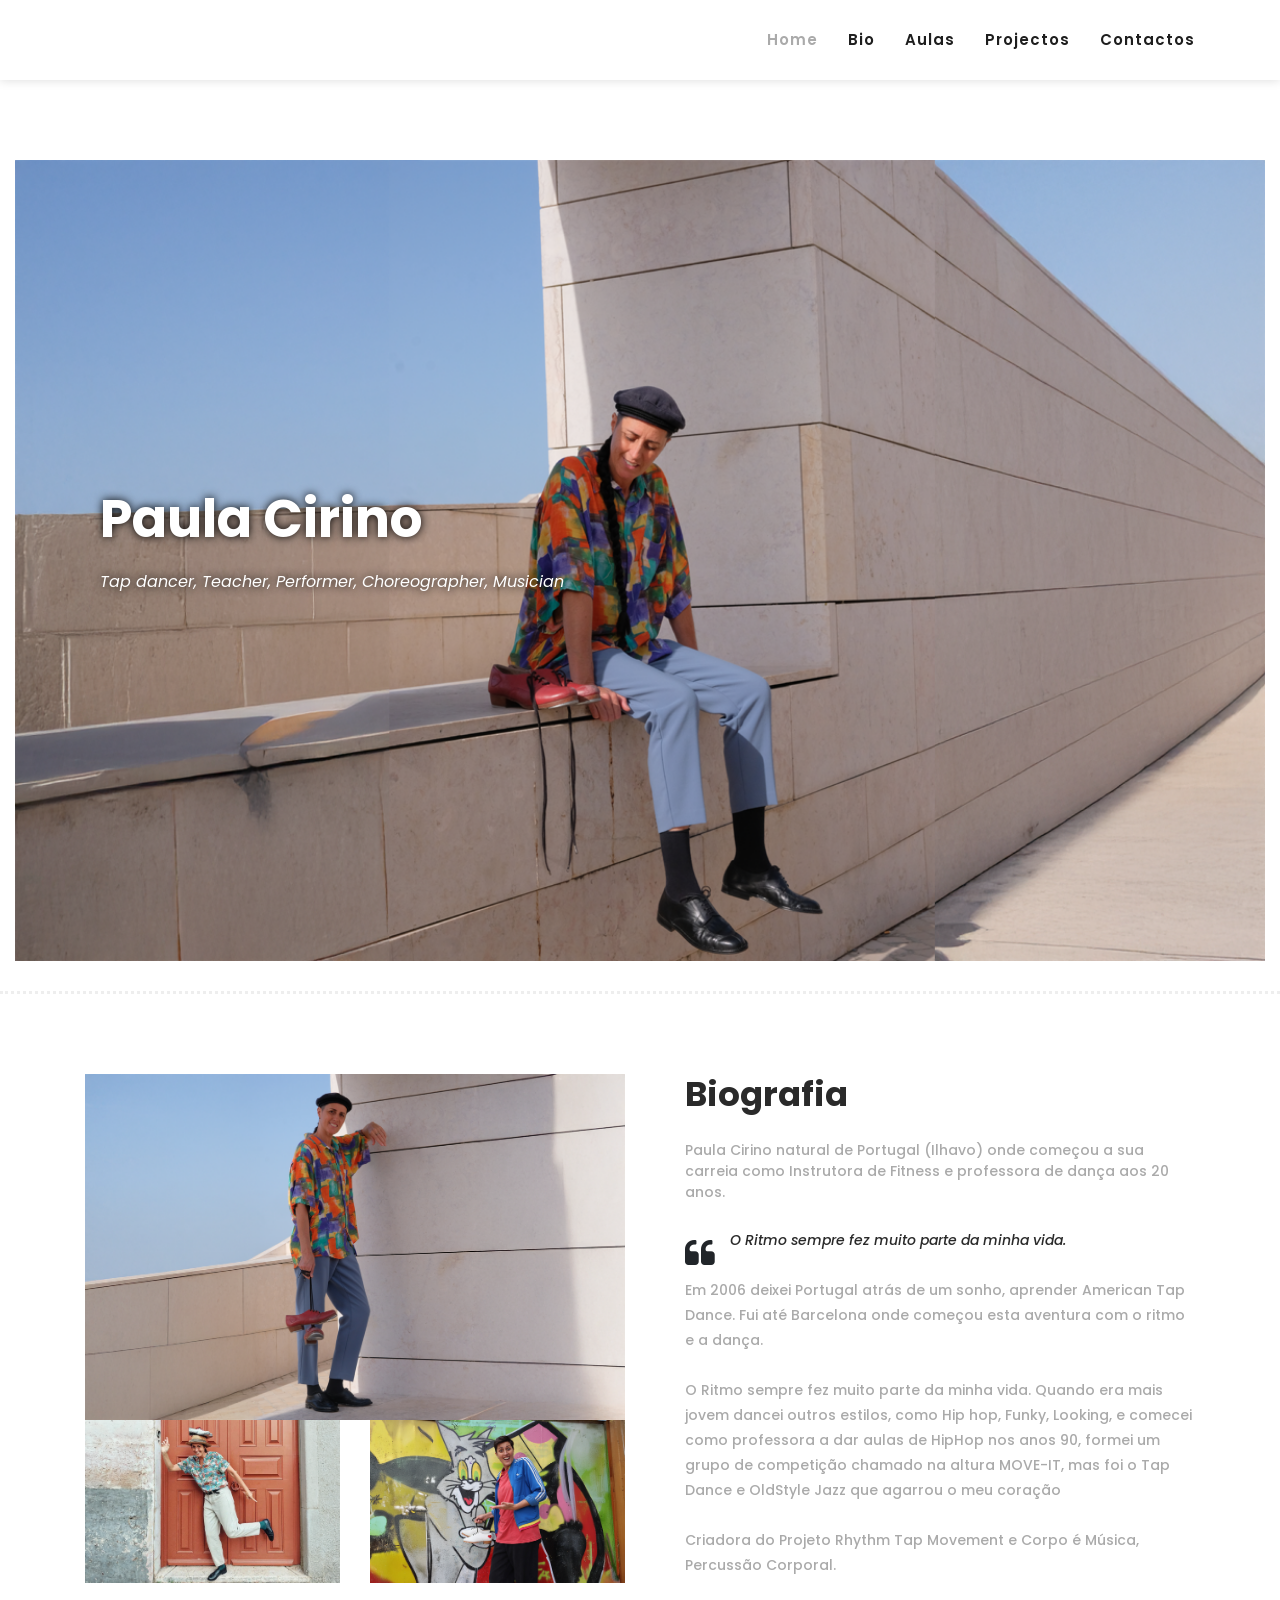
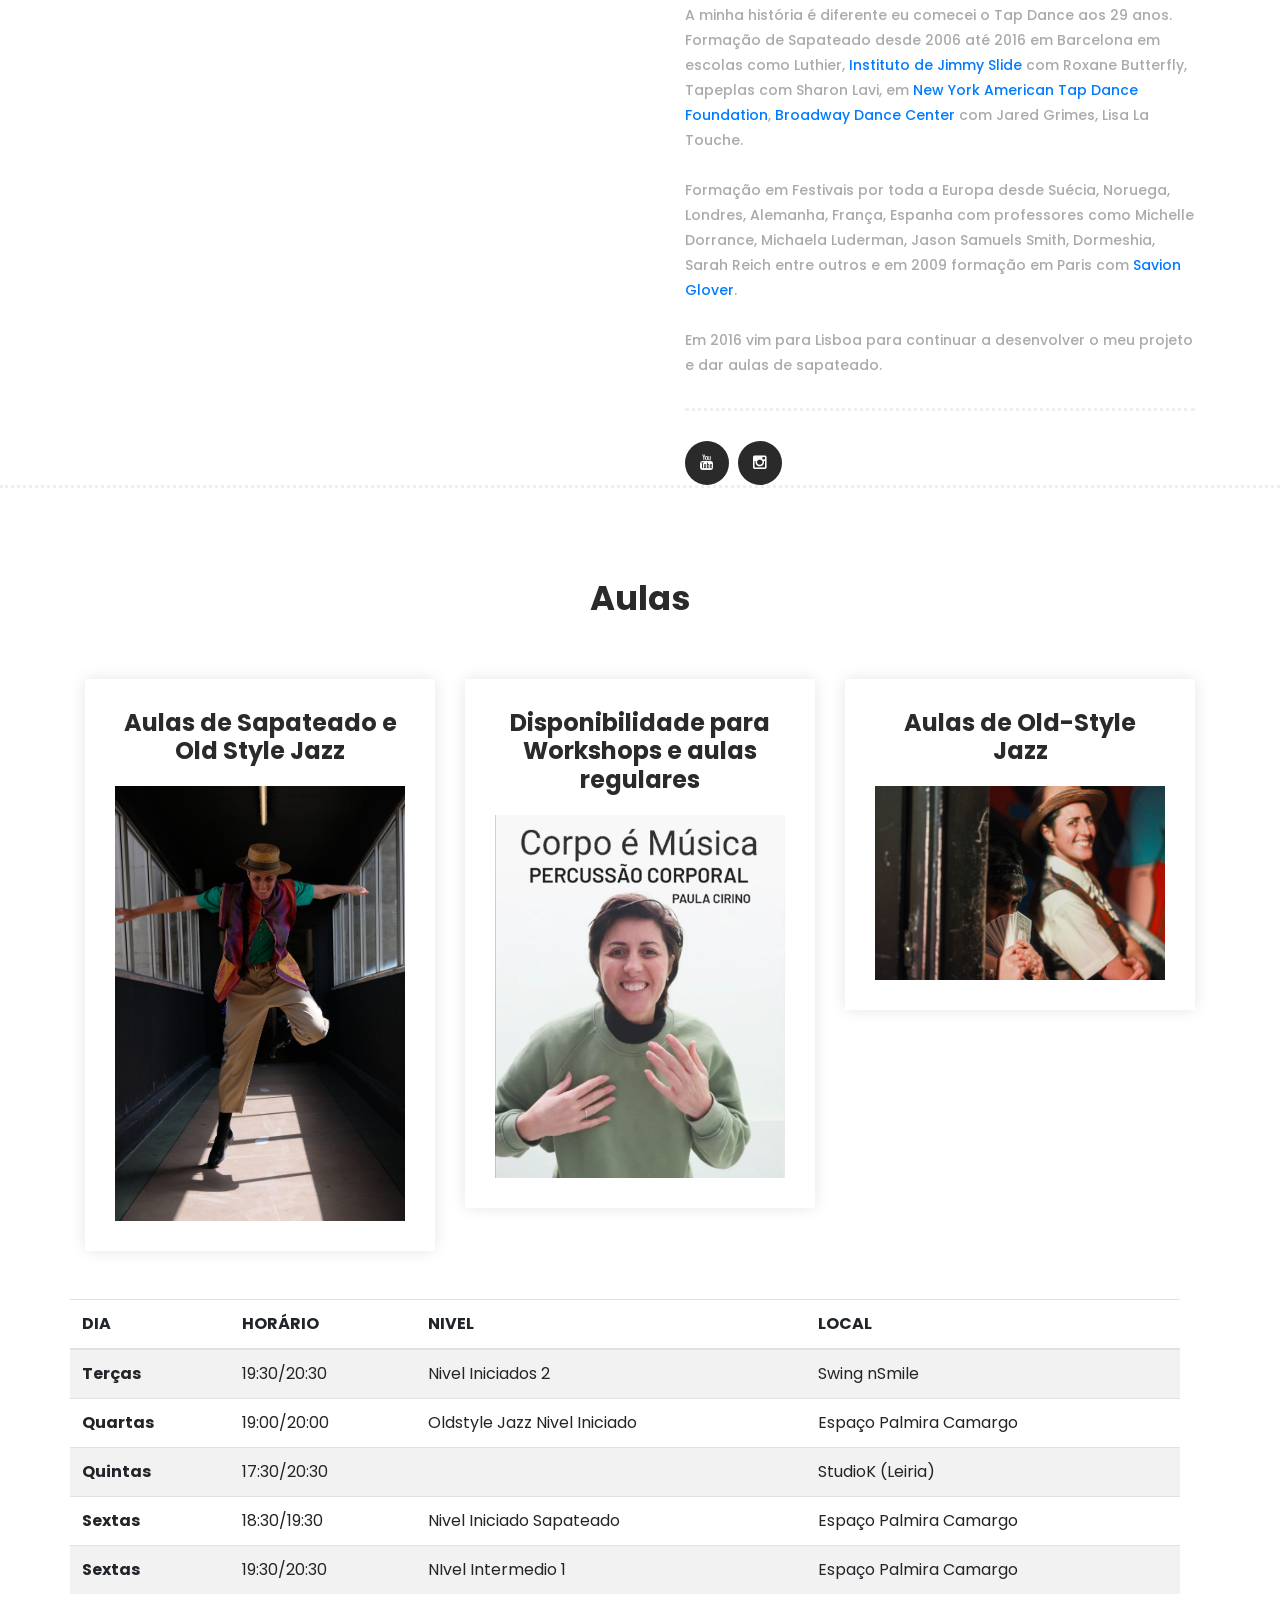
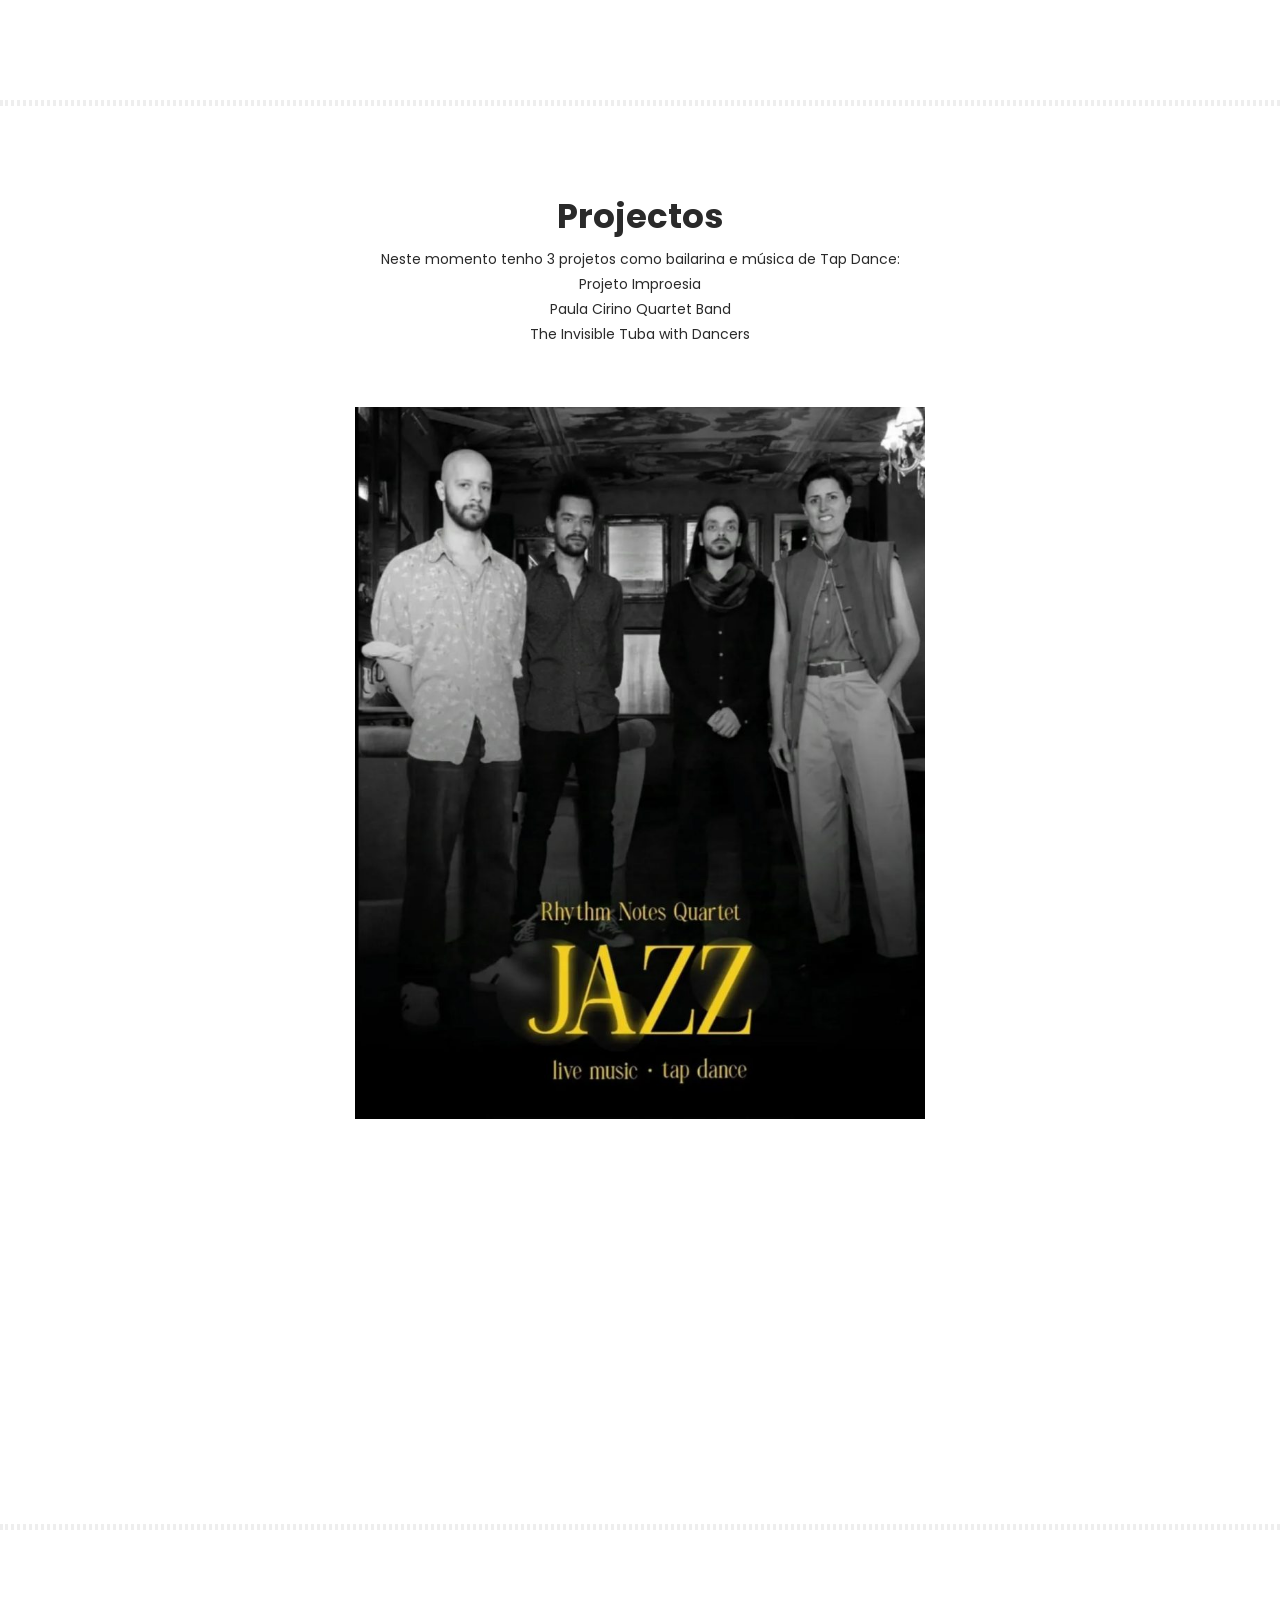
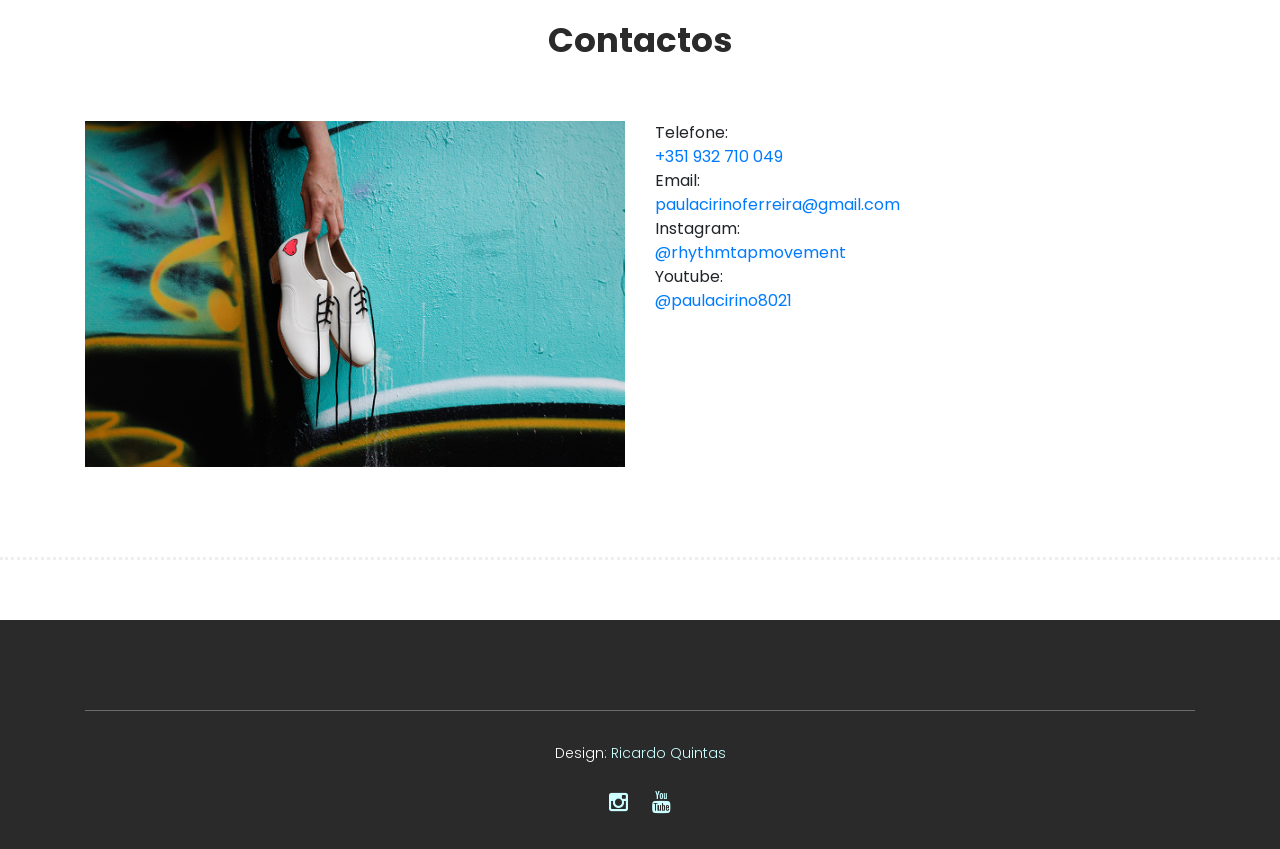
==== commit 73f3253c: "updates varios" ====
--- a/index.html
+++ b/index.html
@@ -191,8 +191,7 @@
                                 Espanha com professores como Michelle Dorrance, Michaela Luderman, Jason Samuels Smith,
                                 Dormeshia, Sarah Reich entre outros e em 2009 formação em Paris com <a
                                     href="https://www.instagram.com/the_savionglover/">Savion Glover</a>.</p>
-                            <p>Em 2016 vim para Lisboa para continuar a desenvolver o meu projeto e trabalhar com Tap
-                                Dancer.</p>
+                            <p>Em 2016 vim para Lisboa para continuar a desenvolver o meu projeto e dar aulas de sapateado.</p>
                             <ul>
                                 <li><a href="https://www.youtube.com/@paulacirino8021/videos"><i
                                             class="fa fa-youtube"></i></a></li>
@@ -224,8 +223,8 @@
                 <div class="col-lg-4">
                     <div class="service-item">
                         <h4>Aulas de Sapateado e Old Style Jazz</h4>
-                        <p>Lorem ipsum dolor sit amet, consecteturti adipiscing elit, sed do eiusmod temp incididunt ut
-                            labore, et dolore quis ipsum suspend.</p>
+                        <!-- <p>Lorem ipsum dolor sit amet, consecteturti adipiscing elit, sed do eiusmod temp incididunt ut
+                            labore, et dolore quis ipsum suspend.</p> -->
                         <img class="zrq-cursor" src="assets/images/paula4.jpg" data-full="assets/images/paula4.jpg"
                             alt="">
                     </div>
@@ -233,17 +232,17 @@
                 <div class="col-lg-4">
                     <div class="service-item">
                         <h4>Disponibilidade para Workshops e aulas regulares</h4>
-                        <p>Lorem ipsum dolor sit amet, consecteturti adipiscing elit, sed do eiusmod temp incididunt ut
-                            labore, et dolore quis ipsum suspend.</p>
+                        <!-- <p>Lorem ipsum dolor sit amet, consecteturti adipiscing elit, sed do eiusmod temp incididunt ut
+                            labore, et dolore quis ipsum suspend.</p> -->
                         <img class="zrq-cursor" src="assets/images/corpomusica.jpg"
                             data-full="assets/images/corpomusica.jpg" alt="">
                     </div>
                 </div>
                 <div class="col-lg-4">
                     <div class="service-item">
-                        <h4>Mais informaçao Brevemente</h4>
-                        <p>Lorem ipsum dolor sit amet, consecteturti adipiscing elit, sed do eiusmod temp incididunt ut
-                            labore, et dolore quis ipsum suspend.</p>
+                        <h4>Aulas de Old-Style Jazz</h4>
+                        <!-- <p>Lorem ipsum dolor sit amet, consecteturti adipiscing elit, sed do eiusmod temp incididunt ut
+                            labore, et dolore quis ipsum suspend.</p> -->
                         <img class="zrq-cursor" src="assets/images/paula_joana.jpg"
                             data-full="assets/images/paula_joana.jpg" alt="">
                     </div>
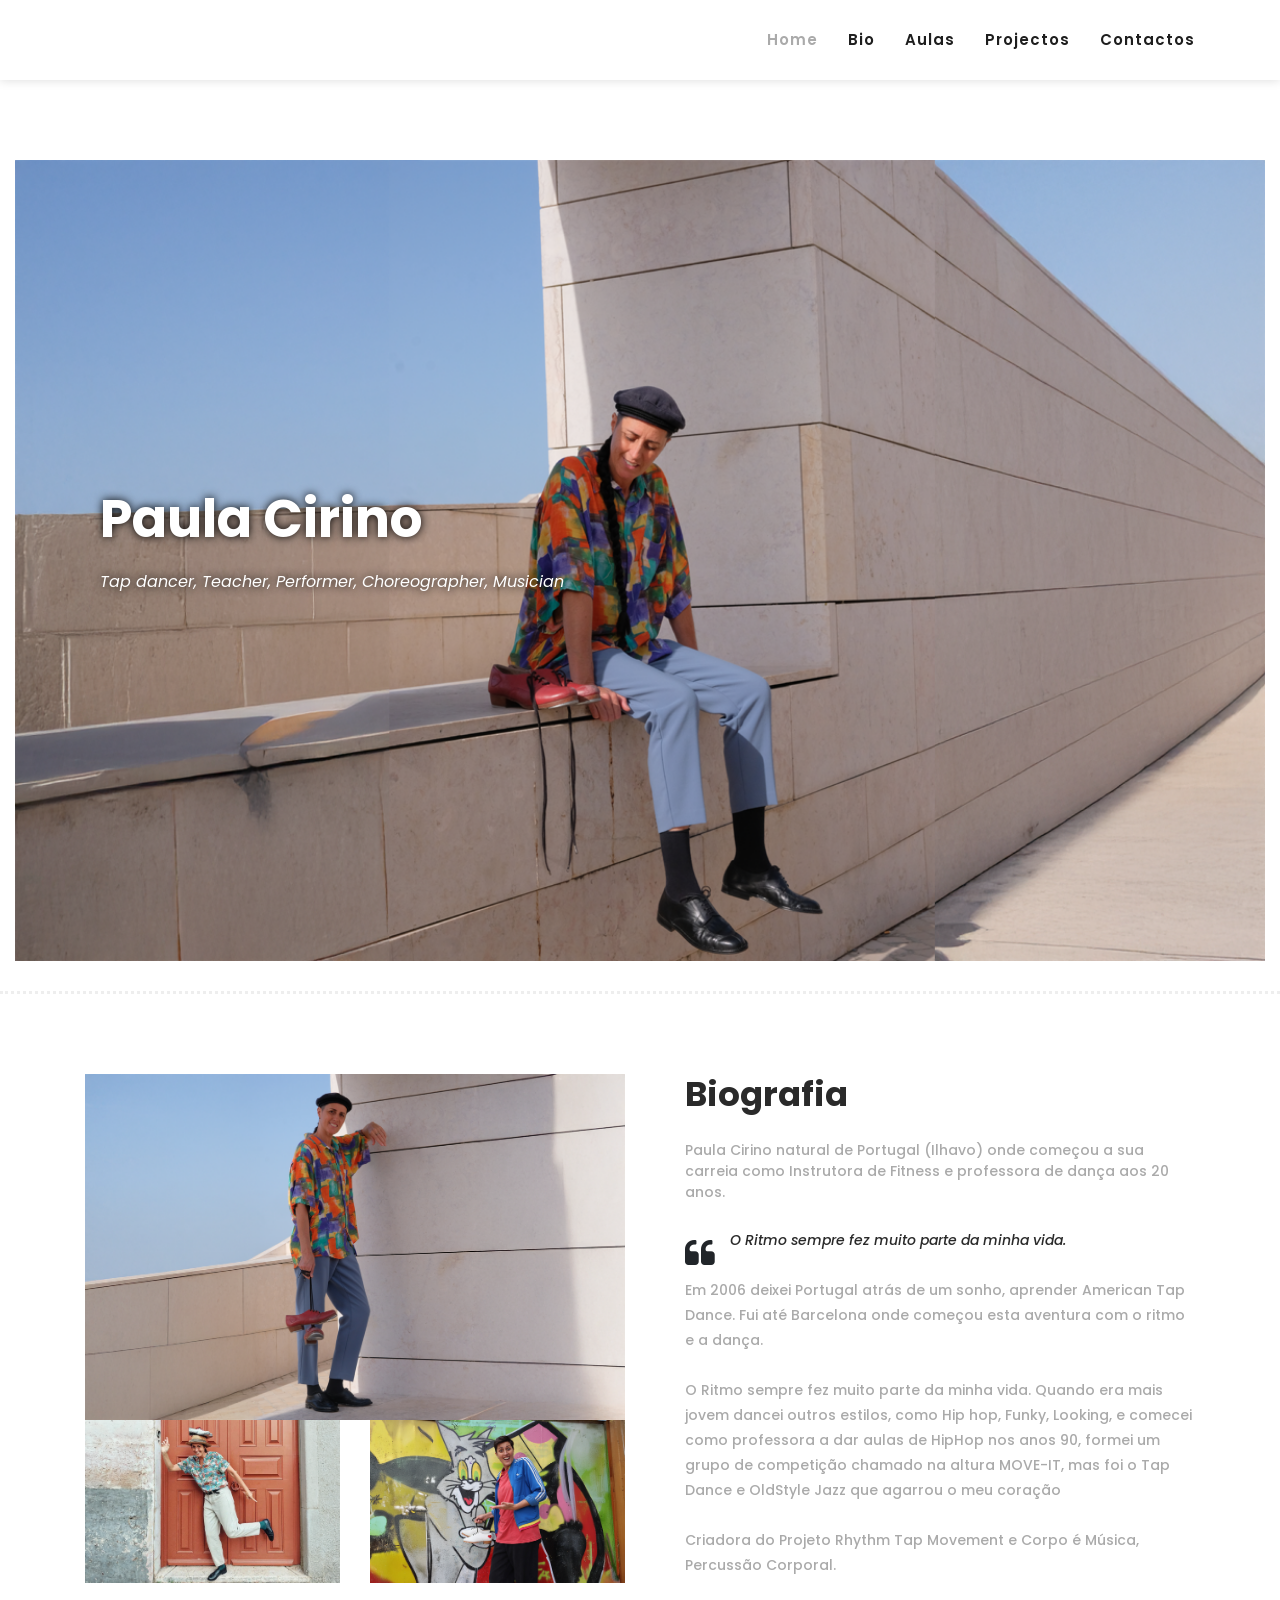
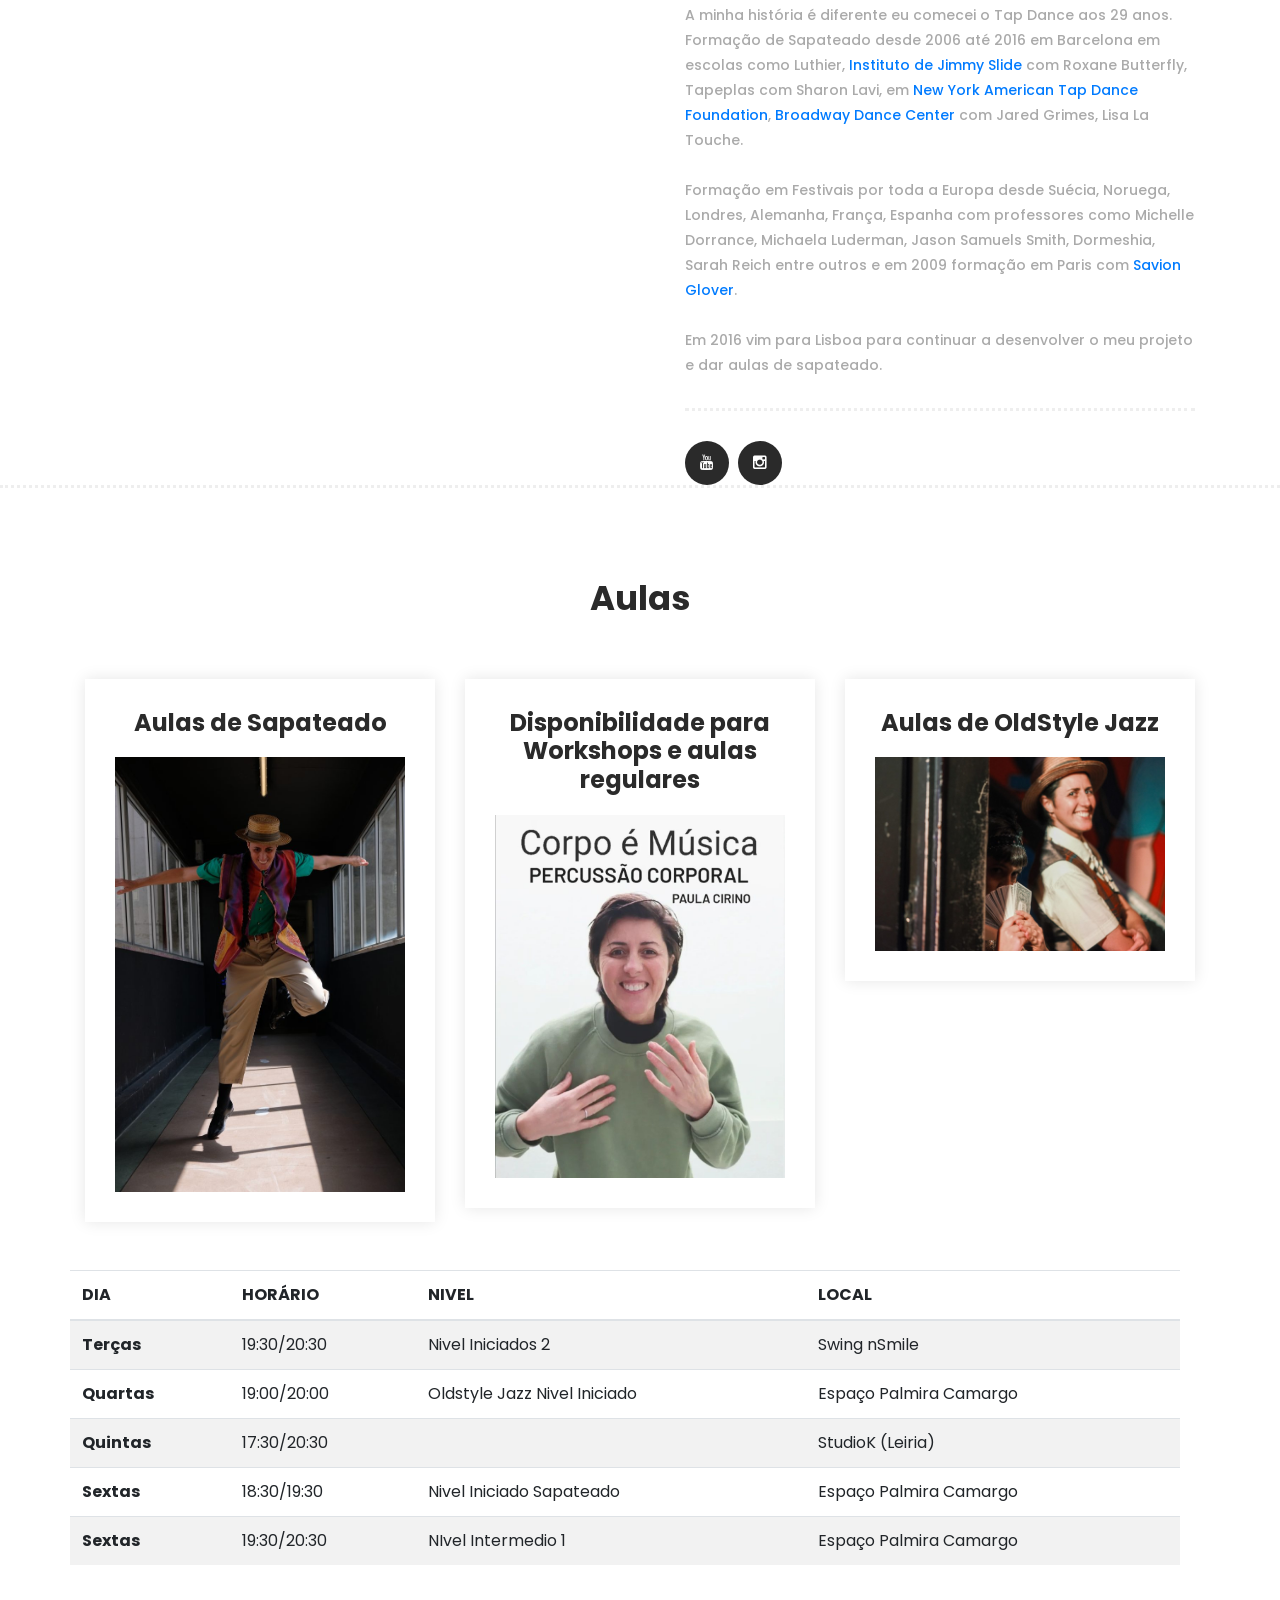
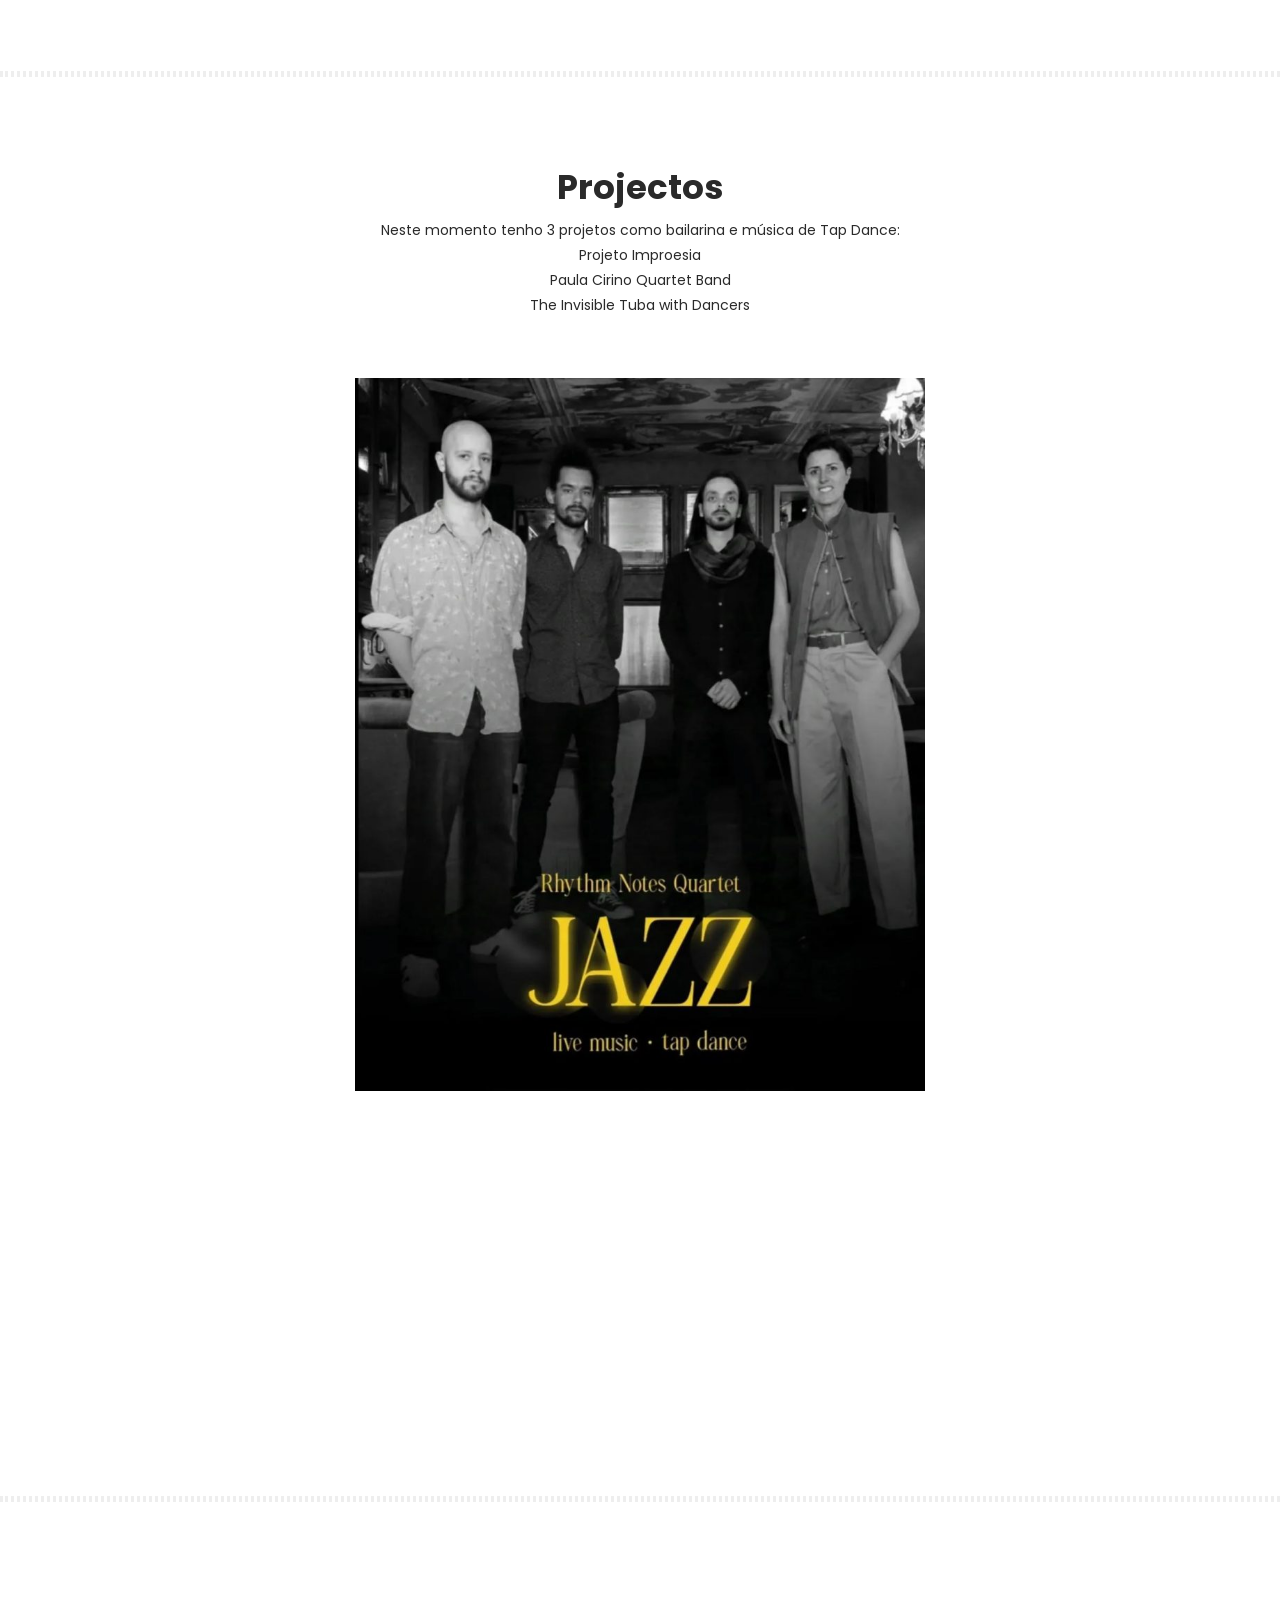
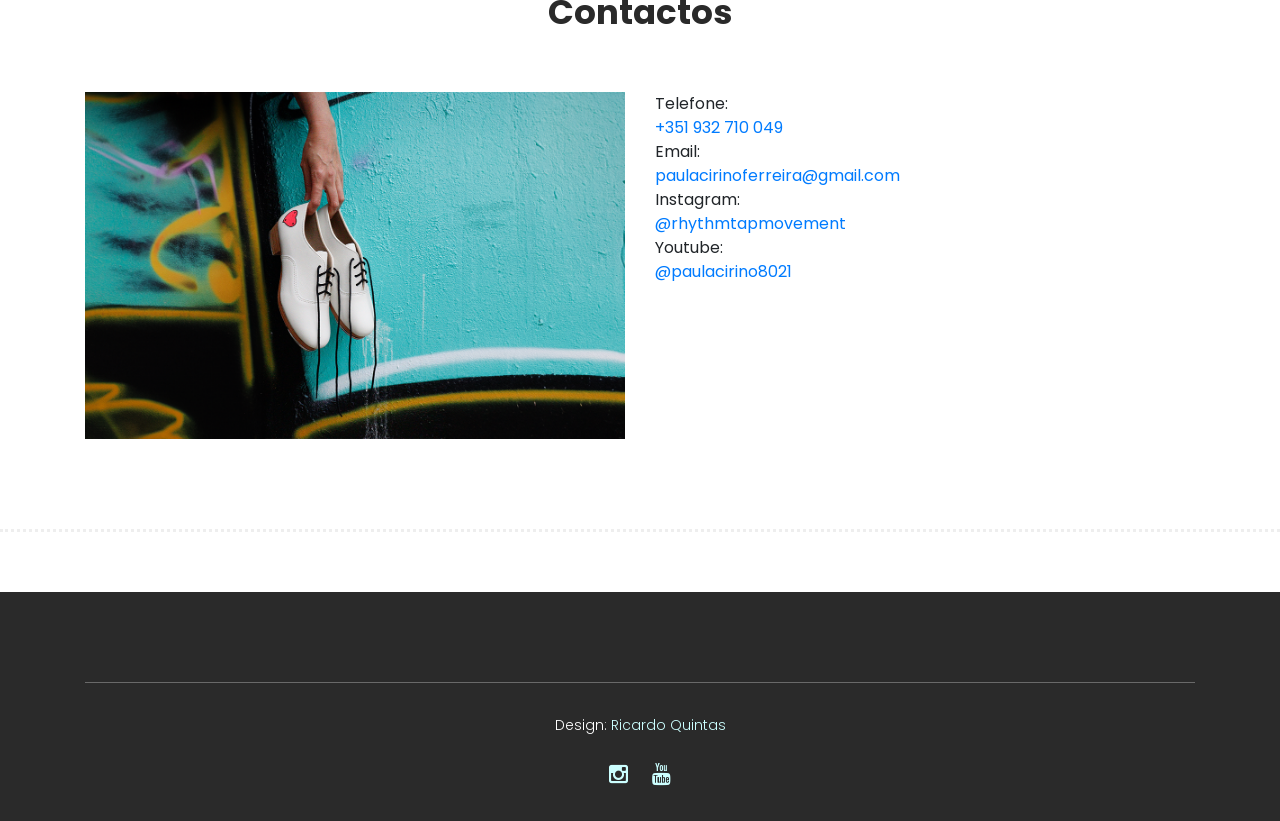
==== commit fb6907c1: "updates varios" ====
--- a/index.html
+++ b/index.html
@@ -222,7 +222,7 @@
                 </div>
                 <div class="col-lg-4">
                     <div class="service-item">
-                        <h4>Aulas de Sapateado e Old Style Jazz</h4>
+                        <h4>Aulas de Sapateado</h4>
                         <!-- <p>Lorem ipsum dolor sit amet, consecteturti adipiscing elit, sed do eiusmod temp incididunt ut
                             labore, et dolore quis ipsum suspend.</p> -->
                         <img class="zrq-cursor" src="assets/images/paula4.jpg" data-full="assets/images/paula4.jpg"
@@ -240,7 +240,7 @@
                 </div>
                 <div class="col-lg-4">
                     <div class="service-item">
-                        <h4>Aulas de Old-Style Jazz</h4>
+                        <h4>Aulas de OldStyle Jazz</h4>
                         <!-- <p>Lorem ipsum dolor sit amet, consecteturti adipiscing elit, sed do eiusmod temp incididunt ut
                             labore, et dolore quis ipsum suspend.</p> -->
                         <img class="zrq-cursor" src="assets/images/paula_joana.jpg"
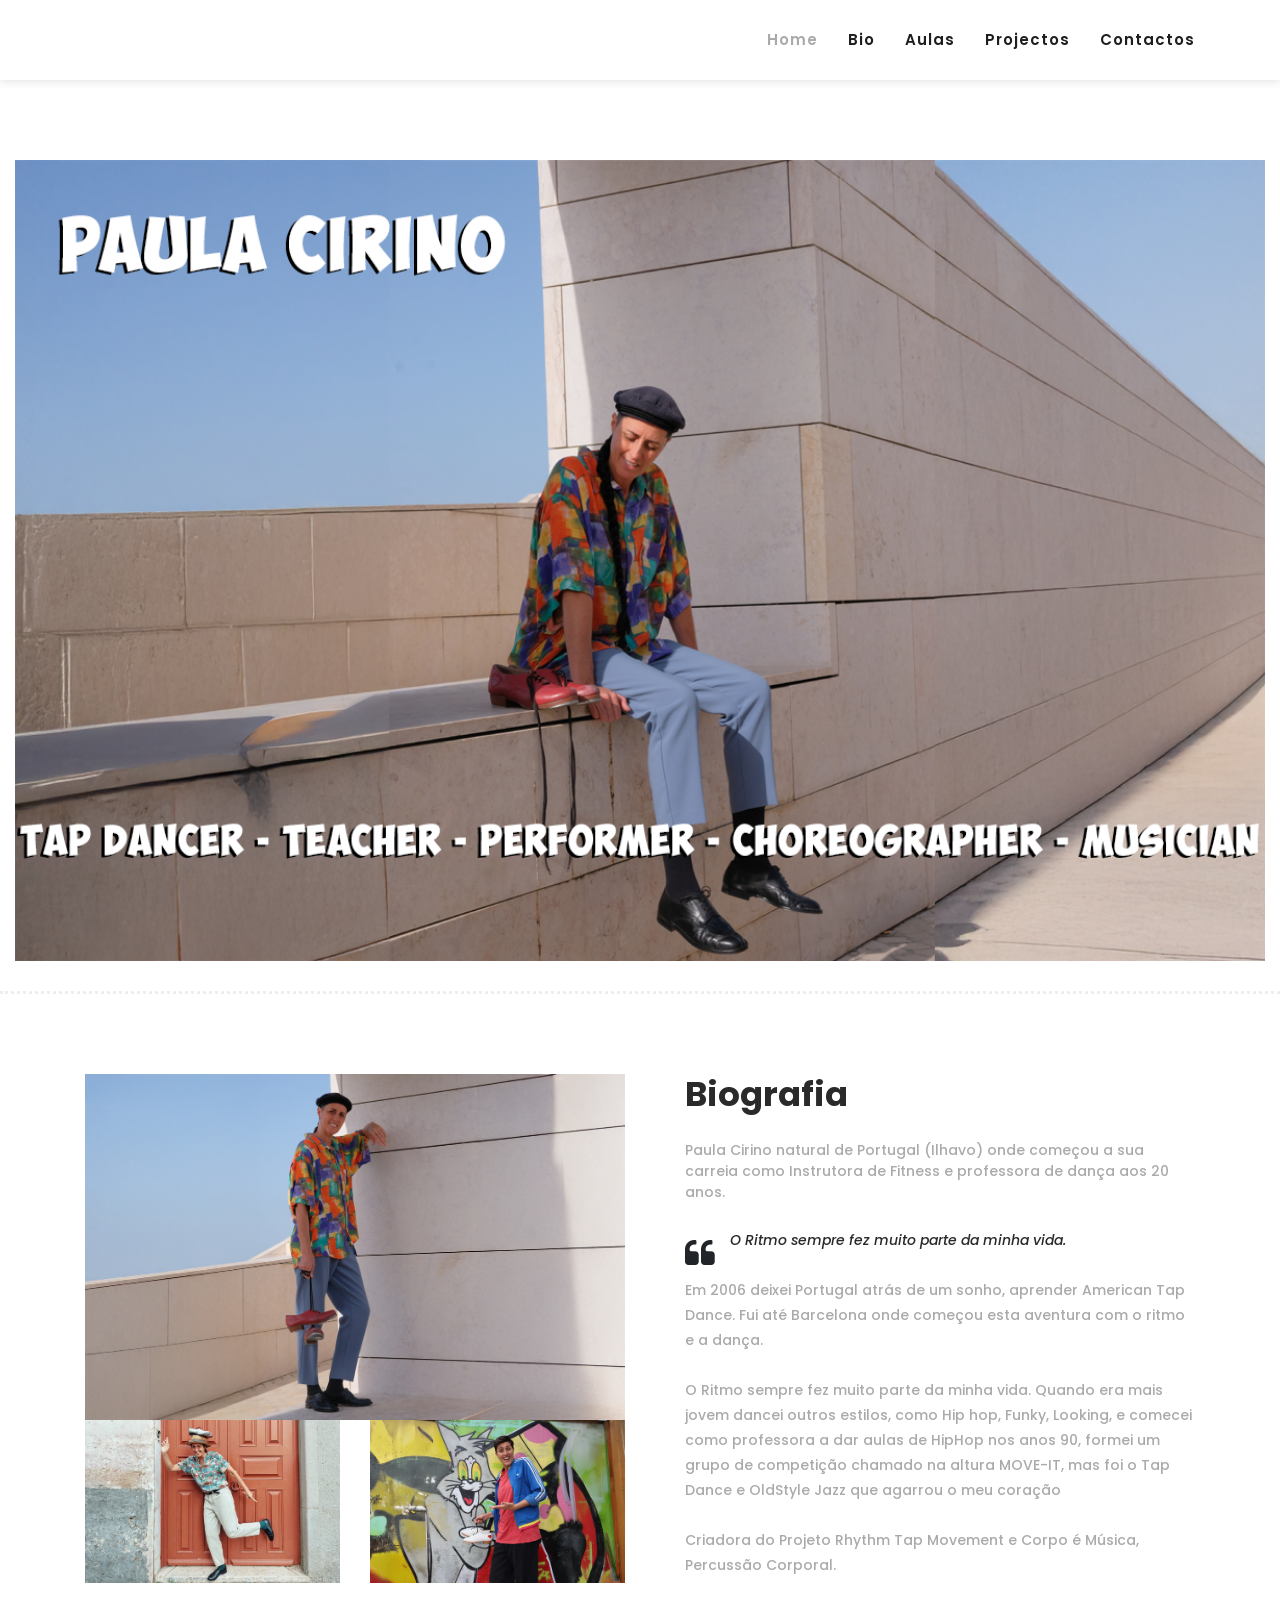
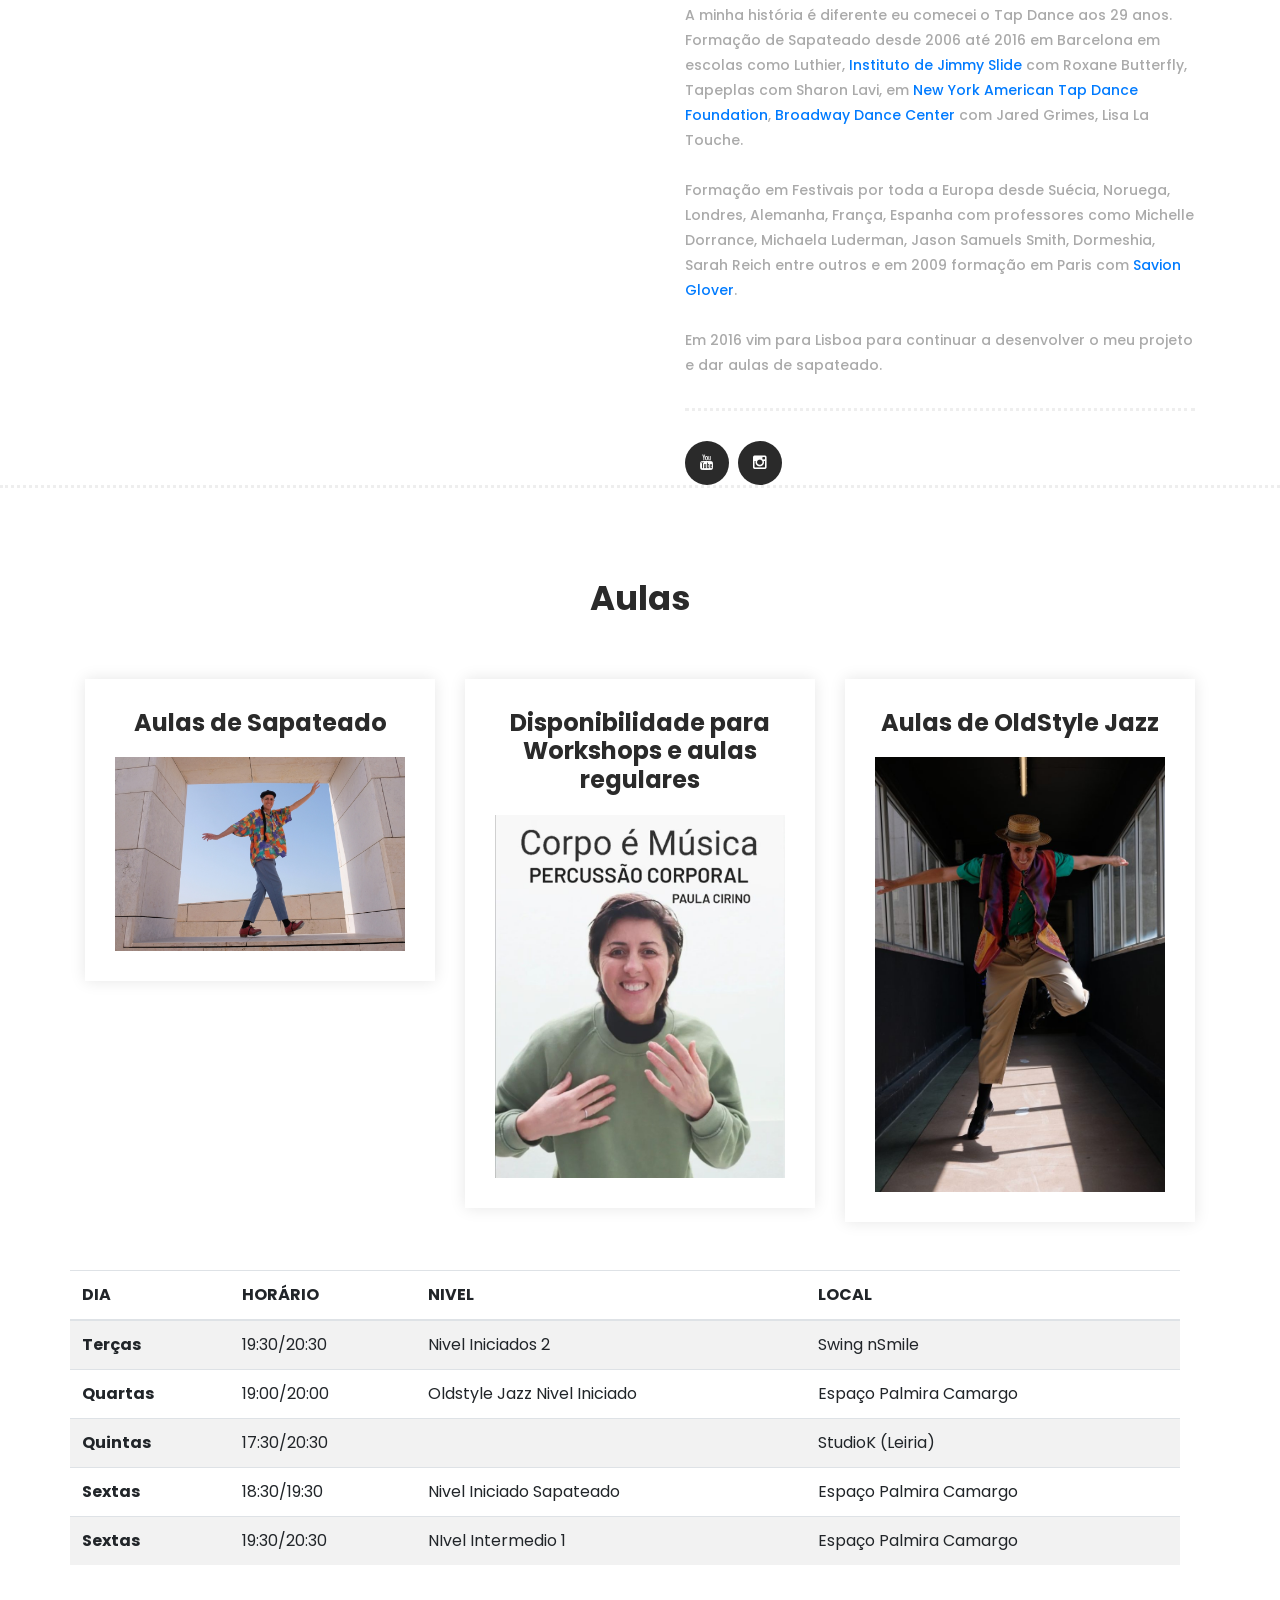
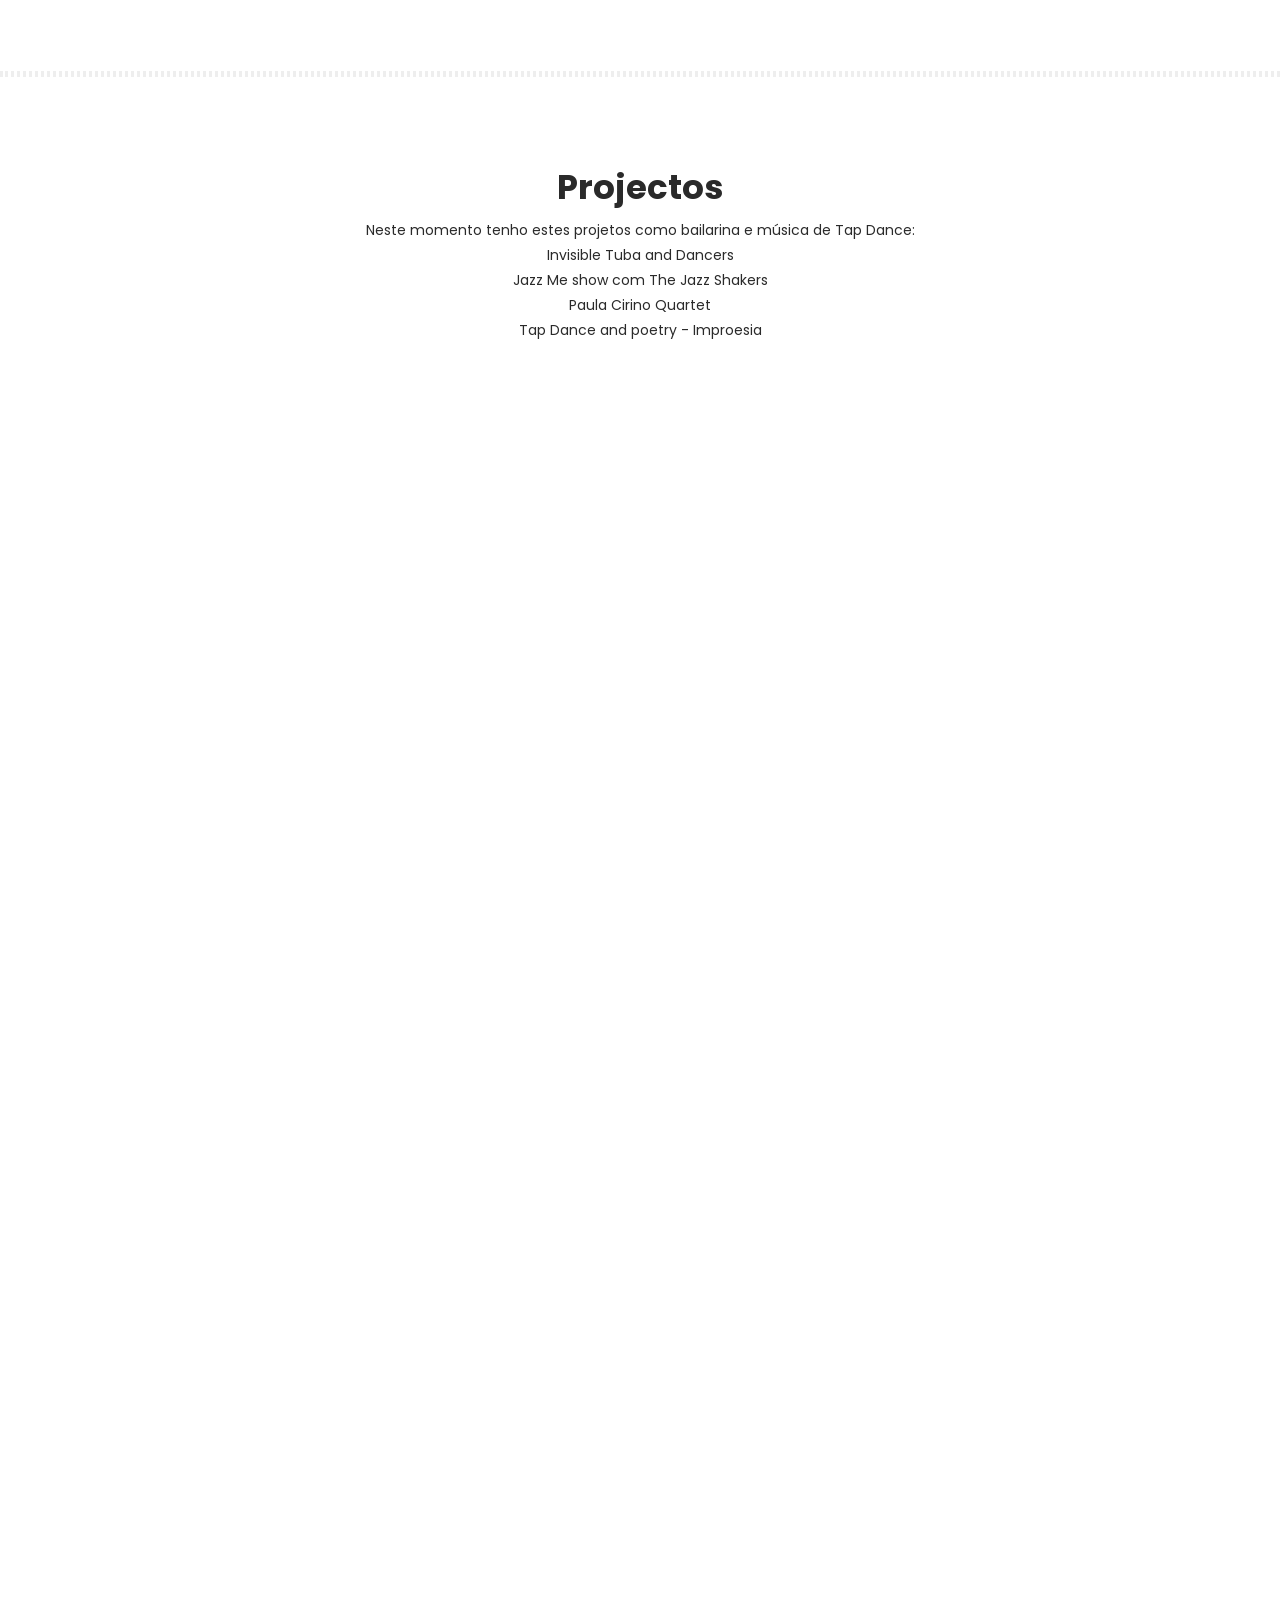
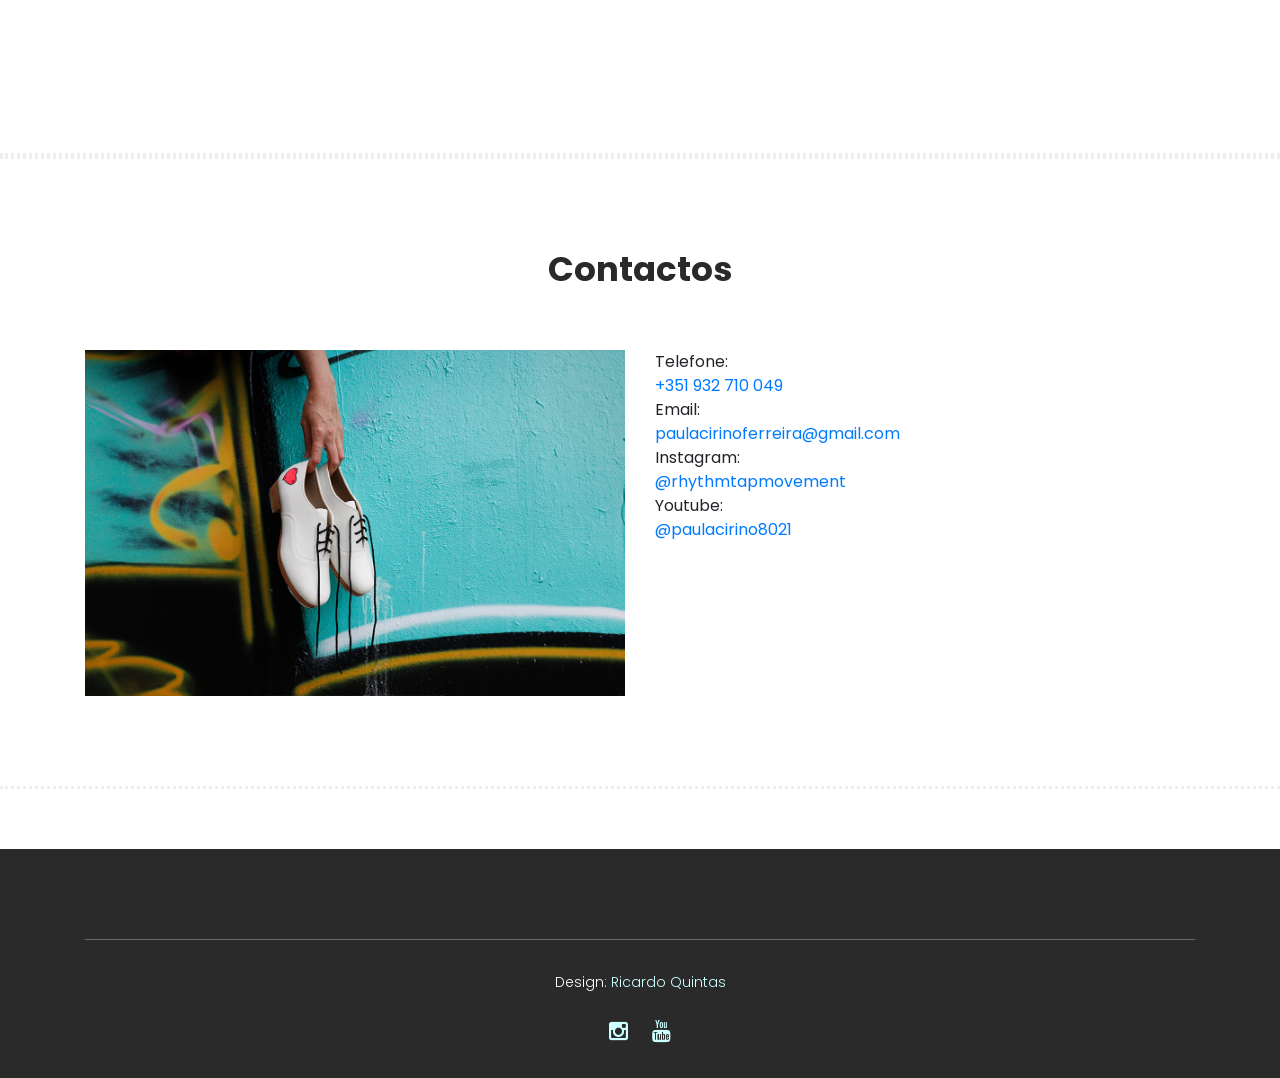
==== commit bfca9f3c: "updates varios" ====
--- a/index.html
+++ b/index.html
@@ -125,8 +125,8 @@
                     <div class="left-content">
                         <div class="thumb">            
                             <div class="inner-content zrq-text-glow">
-                                <h4>Paula Cirino</h4>
-                                <span>Tap dancer, Teacher, Performer, Choreographer, Musician</span>
+                                <!-- <h4>Paula Cirino</h4> -->
+                                <!-- <span>Tap dancer, Teacher, Performer, Choreographer, Musician</span> -->
                                 <!-- <div class="main-border-button">
                                     <a href="#">Purchase Now!</a>
                                 </div> -->
@@ -225,7 +225,7 @@
                         <h4>Aulas de Sapateado</h4>
                         <!-- <p>Lorem ipsum dolor sit amet, consecteturti adipiscing elit, sed do eiusmod temp incididunt ut
                             labore, et dolore quis ipsum suspend.</p> -->
-                        <img class="zrq-cursor" src="assets/images/paula4.jpg" data-full="assets/images/paula4.jpg"
+                        <img class="zrq-cursor" src="assets/images/aulas de sapateado.jpg" data-full="assets/images/paula4.jpg"
                             alt="">
                     </div>
                 </div>
@@ -243,7 +243,7 @@
                         <h4>Aulas de OldStyle Jazz</h4>
                         <!-- <p>Lorem ipsum dolor sit amet, consecteturti adipiscing elit, sed do eiusmod temp incididunt ut
                             labore, et dolore quis ipsum suspend.</p> -->
-                        <img class="zrq-cursor" src="assets/images/paula_joana.jpg"
+                        <img class="zrq-cursor" src="assets/images/paula4.jpg"
                             data-full="assets/images/paula_joana.jpg" alt="">
                     </div>
                 </div>
@@ -306,24 +306,52 @@
                 <div class="col-lg-12">
                     <div class="section-heading">
                         <h2>Projectos</h2>
-                        <p>Neste momento tenho 3 projetos como bailarina e música de Tap Dance:</p>
-                        <p>Projeto Improesia</p>
-                        <p>Paula Cirino Quartet Band</p>
-                        <p>The Invisible Tuba with Dancers</p>
-                    </div>
-                </div>
-            </div>
-            <div class="row">
-                <!-- <div class="col-lg-12 zrq-center zrq-m2 zrq-w100"> -->
+                        <p>Neste momento tenho estes projetos como bailarina e música de Tap Dance:</p>
+                        <p>Invisible Tuba and Dancers</p>
+                        <p>Jazz Me show com The Jazz Shakers</p>
+                        <p>Paula Cirino Quartet</p>
+                        <p>Tap Dance and poetry - Improesia</p>
+                    </div>
+                </div>
+            </div>
+            <!-- <div class="row">
+                <div class="col-lg-12 zrq-center zrq-m2 zrq-w100">
                 <div class="zrq-center zrq-w100">
                     <img class="zrq-w50 zrq-cursor" src="assets/images/rhythm_notes_quartet.jpg"
                         data-full="assets/images/rhythm_notes_quartet.jpg" alt="">
                 </div>
-            </div>
-            <div class="row">
+            </div> -->
+                   <div class="row">
                 <!-- <div class="col-lg-12 zrq-center zrq-m2 zrq-w50"> -->
                 <div class="zrq-center zrq-p2 zrq-video">
-                    <iframe src="https://www.youtube.com/embed/hyNeOJSvHCA?si=OWnKA6gzlsO3kKIi"
+                    <iframe src="https://www.youtube.com/embed/_j87RtWx1Rk?si=JkcA_HoYhneoQl7Z"
+                        title="YouTube video player" frameborder="0"
+                        allow="accelerometer; autoplay; clipboard-write; encrypted-media; gyroscope; picture-in-picture; web-share"
+                        referrerpolicy="strict-origin-when-cross-origin" allowfullscreen></iframe>
+                </div>
+            </div>
+            <div class="row">
+                <!-- <div class="col-lg-12 zrq-center zrq-m2 zrq-w50"> -->
+                <div class="zrq-center zrq-p2 zrq-video">
+                    <iframe src="https://www.youtube.com/embed/VivpyDKhbDQ?si=ioj_ow-cCIwZLa8l"
+                        title="YouTube video player" frameborder="0"
+                        allow="accelerometer; autoplay; clipboard-write; encrypted-media; gyroscope; picture-in-picture; web-share"
+                        referrerpolicy="strict-origin-when-cross-origin" allowfullscreen></iframe>
+                </div>
+            </div>
+            <div class="row">
+                <!-- <div class="col-lg-12 zrq-center zrq-m2 zrq-w50"> -->
+                <div class="zrq-center zrq-p2 zrq-video">
+                    <iframe src="https://www.youtube.com/embed/lIA-nz-5t1w?si=k-f2NVnQjZLhl8Q0"
+                        title="YouTube video player" frameborder="0"
+                        allow="accelerometer; autoplay; clipboard-write; encrypted-media; gyroscope; picture-in-picture; web-share"
+                        referrerpolicy="strict-origin-when-cross-origin" allowfullscreen></iframe>
+                </div>
+            </div>                        
+            <div class="row">
+                <!-- <div class="col-lg-12 zrq-center zrq-m2 zrq-w50"> -->
+                <div class="zrq-center zrq-p2 zrq-video">
+                    <iframe src="https://www.youtube.com/embed/cgLqgFASqPc?si=3PBetL0kPuVocU5V"
                         title="YouTube video player" frameborder="0"
                         allow="accelerometer; autoplay; clipboard-write; encrypted-media; gyroscope; picture-in-picture; web-share"
                         referrerpolicy="strict-origin-when-cross-origin" allowfullscreen></iframe>
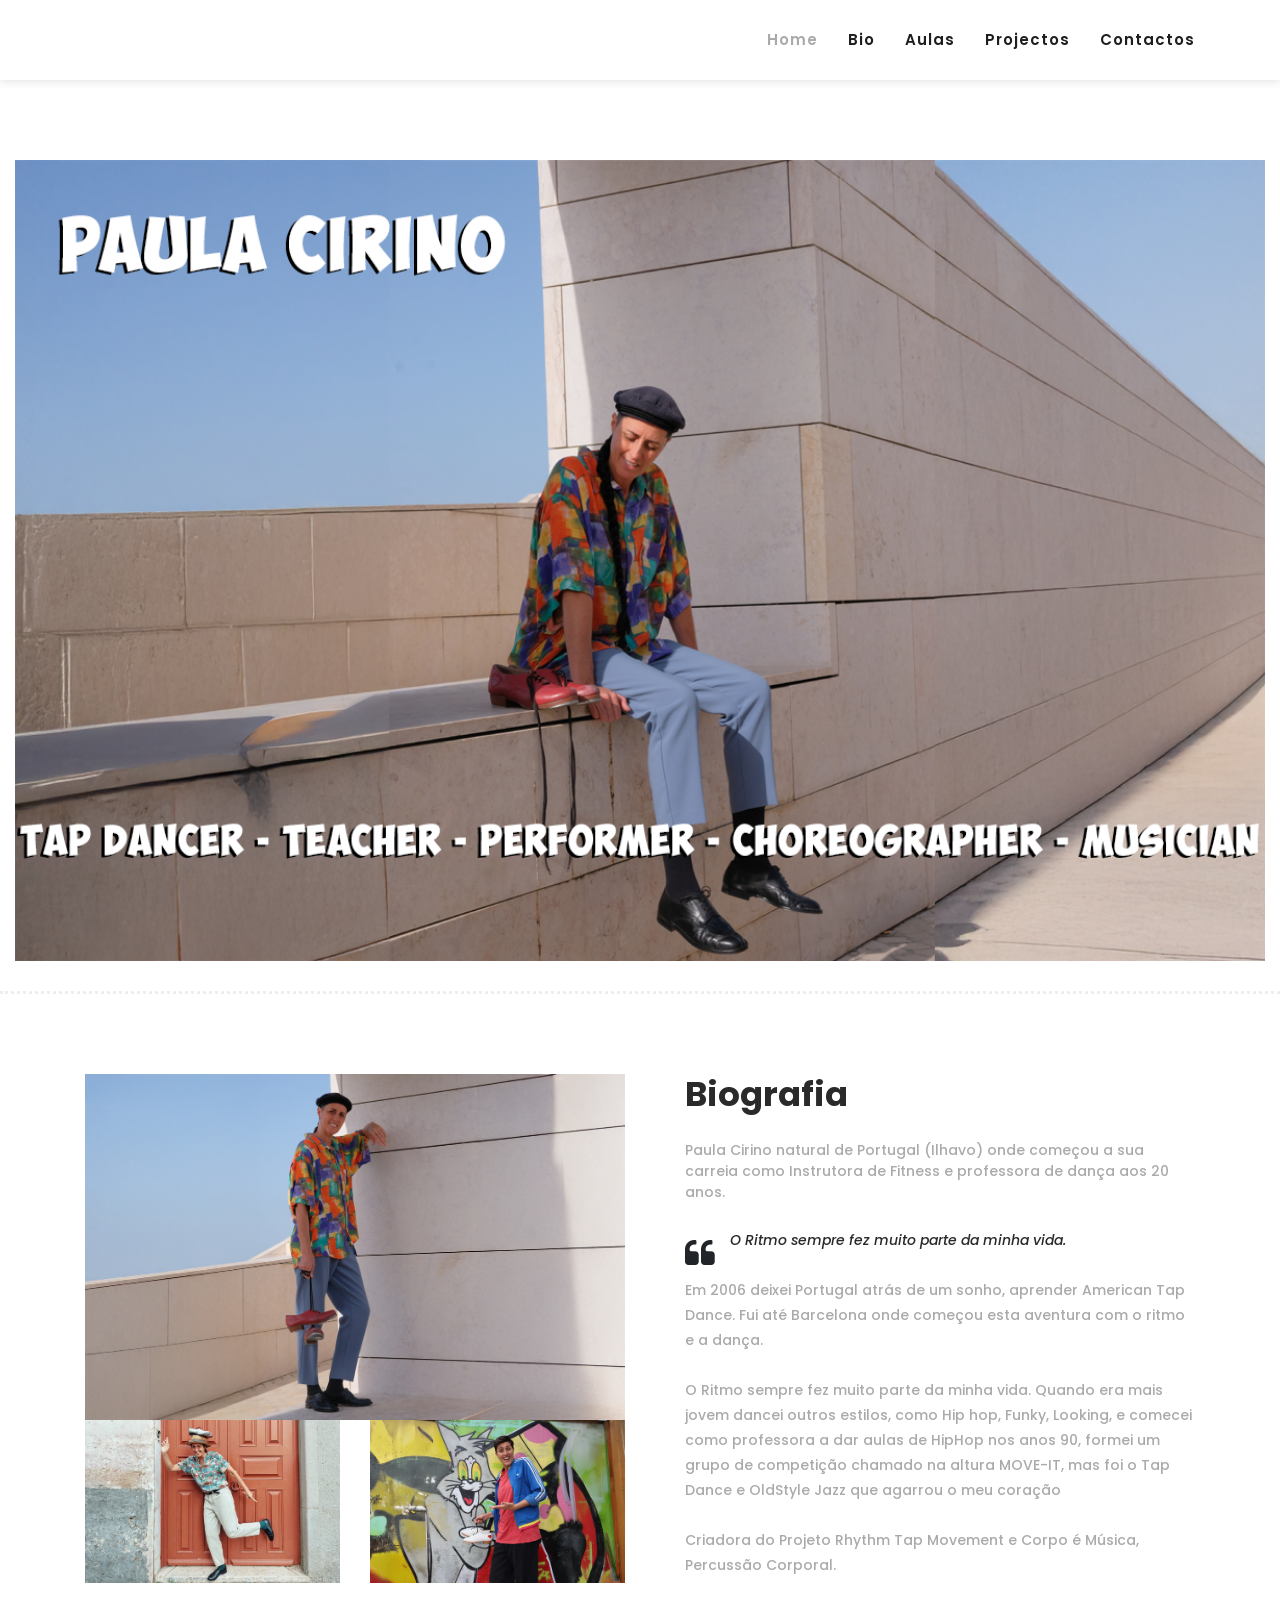
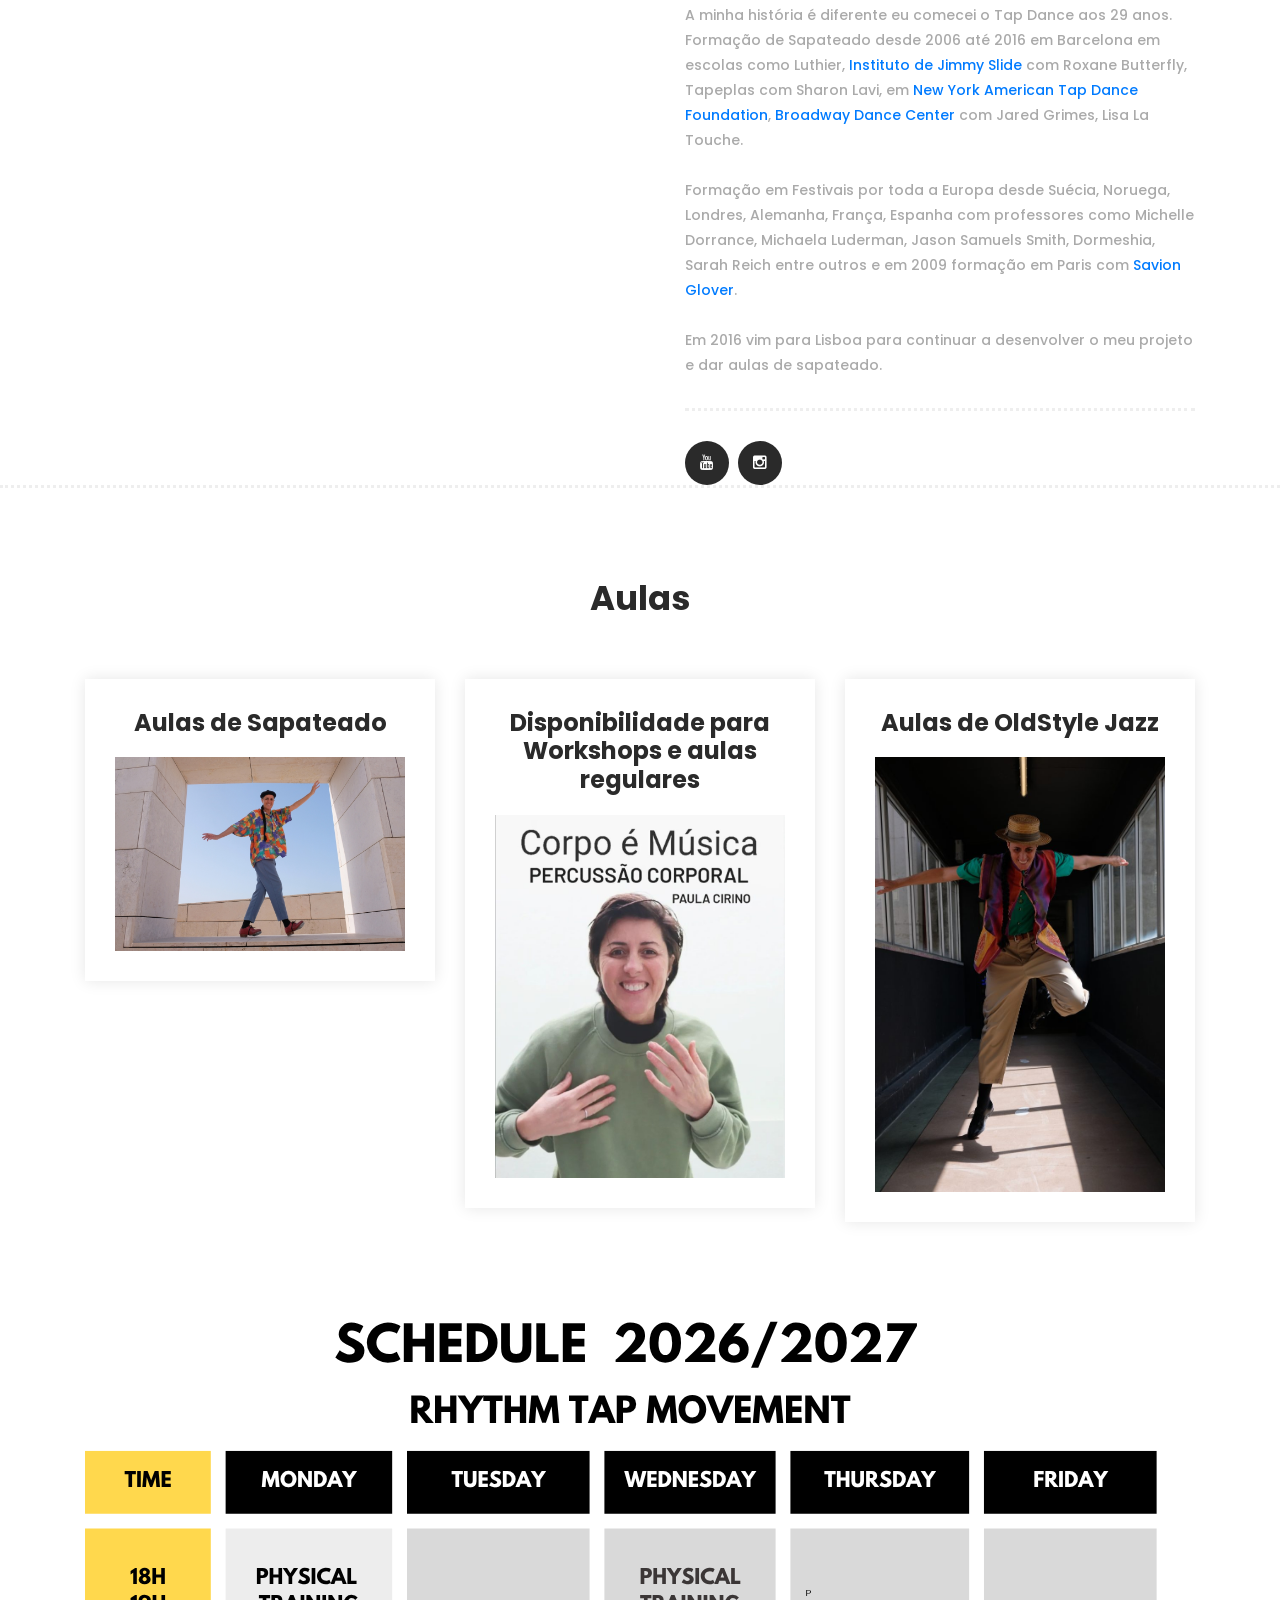
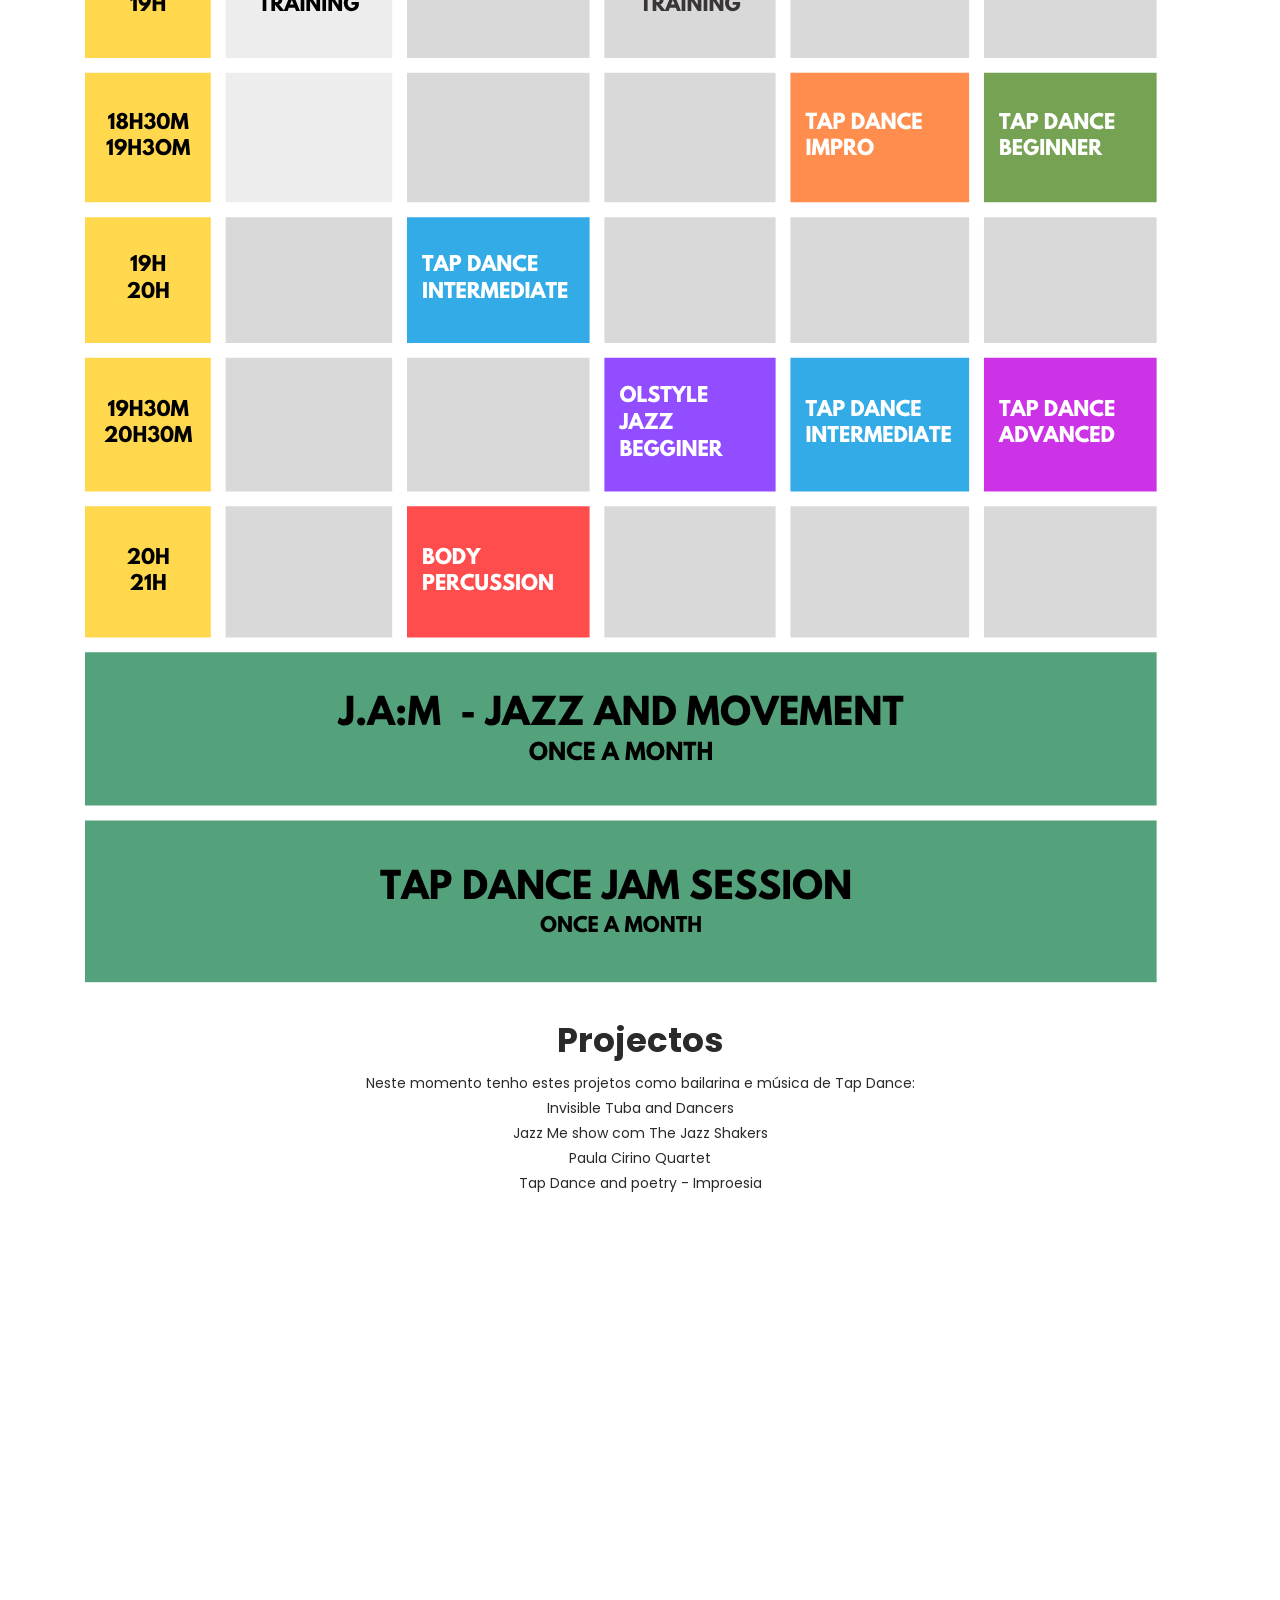
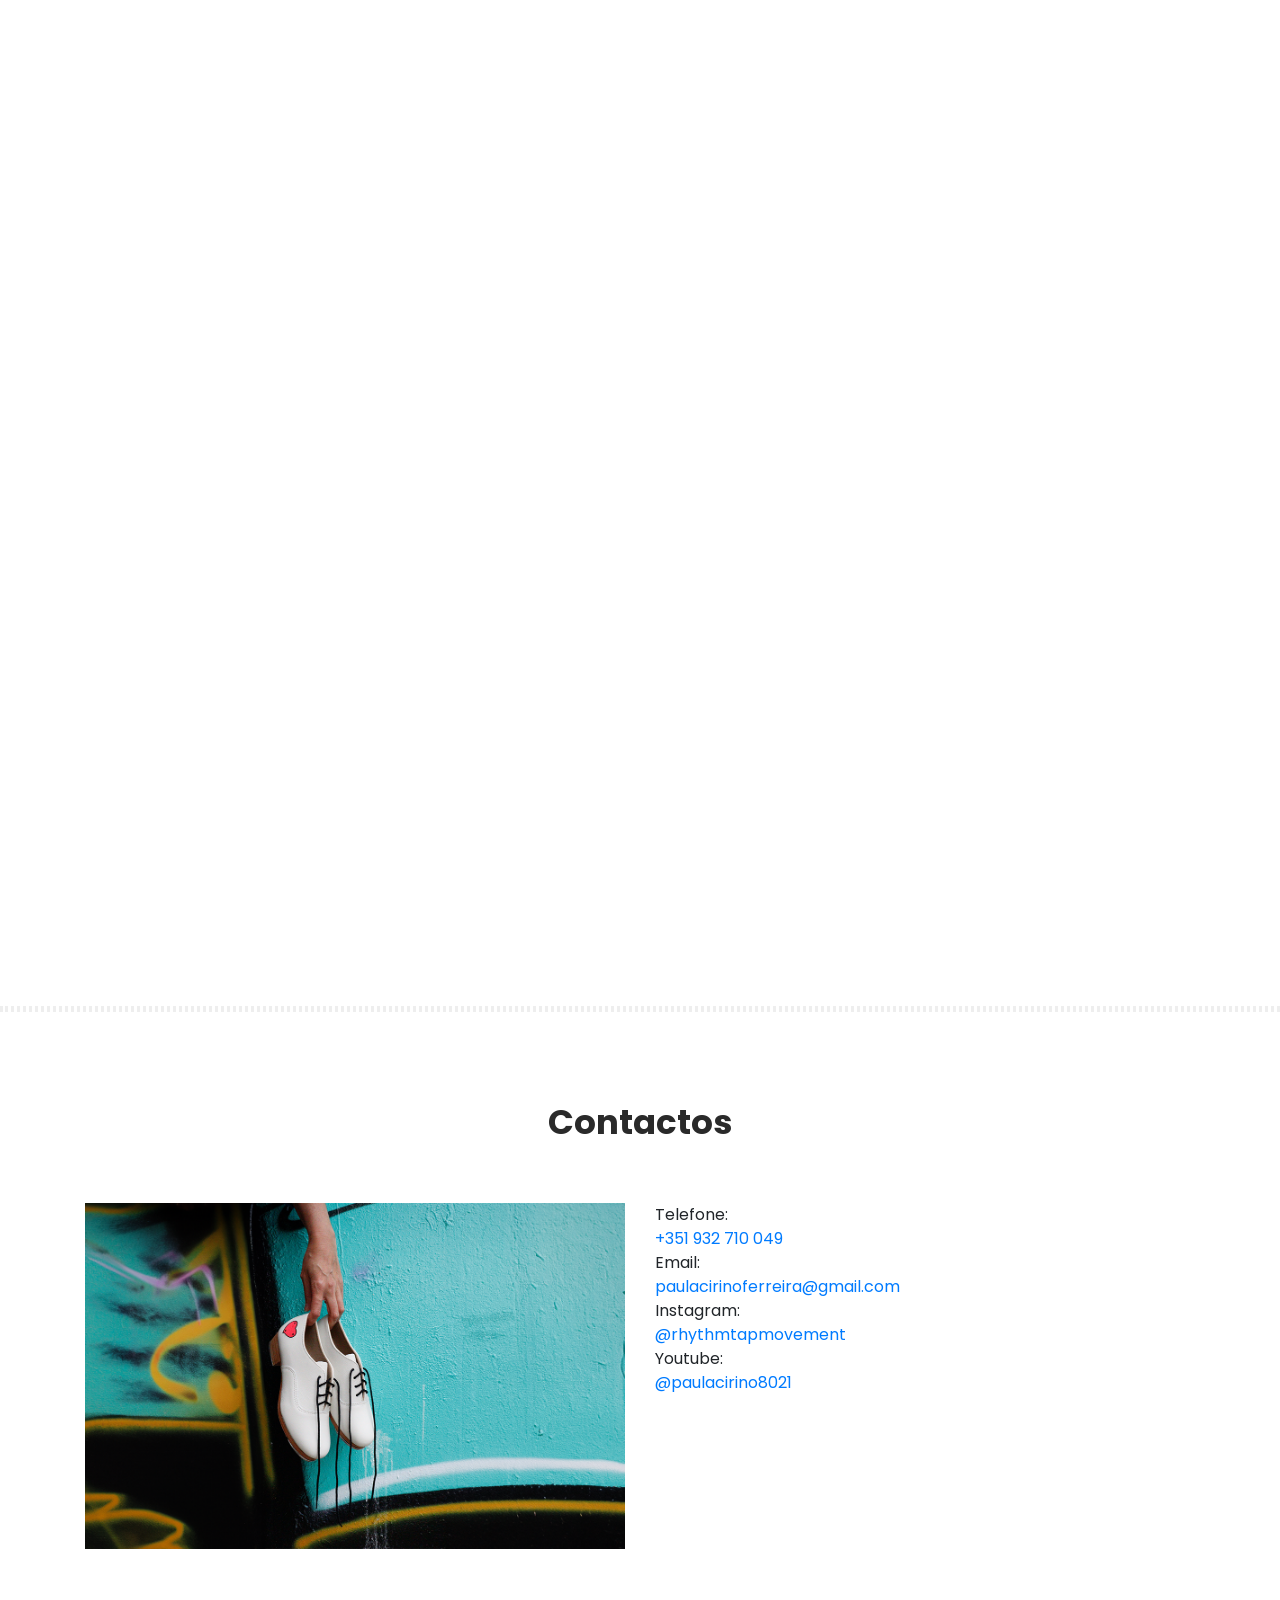
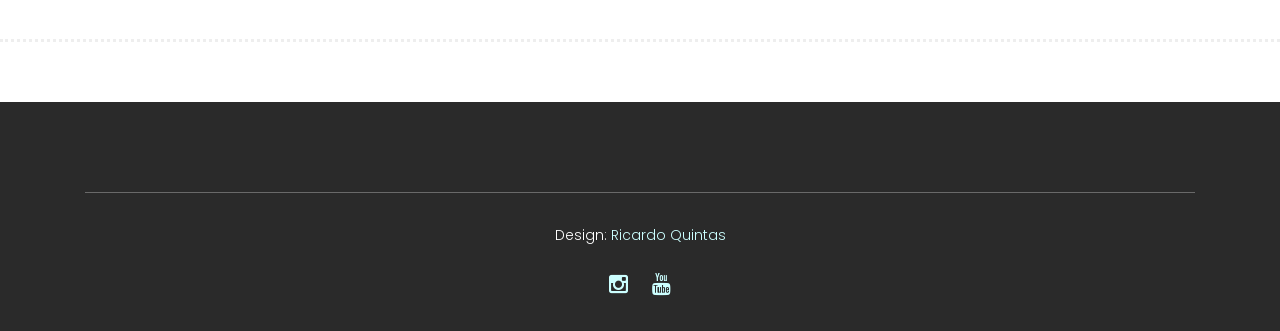
==== commit fd6eb551: "horario" ====
--- a/index.html
+++ b/index.html
@@ -132,7 +132,7 @@
                                 </div> -->
                             </div>
                             <img class="zrq-desktop" src="assets/images/home.png" alt="">
-                            <img class="zrq-mobile" src="assets/images/contactos.png" alt="">
+                            <img class="zrq-mobile" src="assets/images/home.png" alt="">
                         </div>
                     </div>
                 </div>
@@ -249,7 +249,7 @@
                 </div>
             </div>
             <br><br>
-            <div class="row table-responsive">
+            <!-- <div class="row table-responsive">
                 <table class="table table-striped">
                     <thead>
                         <tr>
@@ -293,7 +293,9 @@
                     </tbody>
                 </table>
 
-            </div>
+            </div> -->
+                  <img class="zrq-cursor" src="assets/images/horario.png"
+                            data-full="assets/images/horario.png>
         </div>
     </section>
 
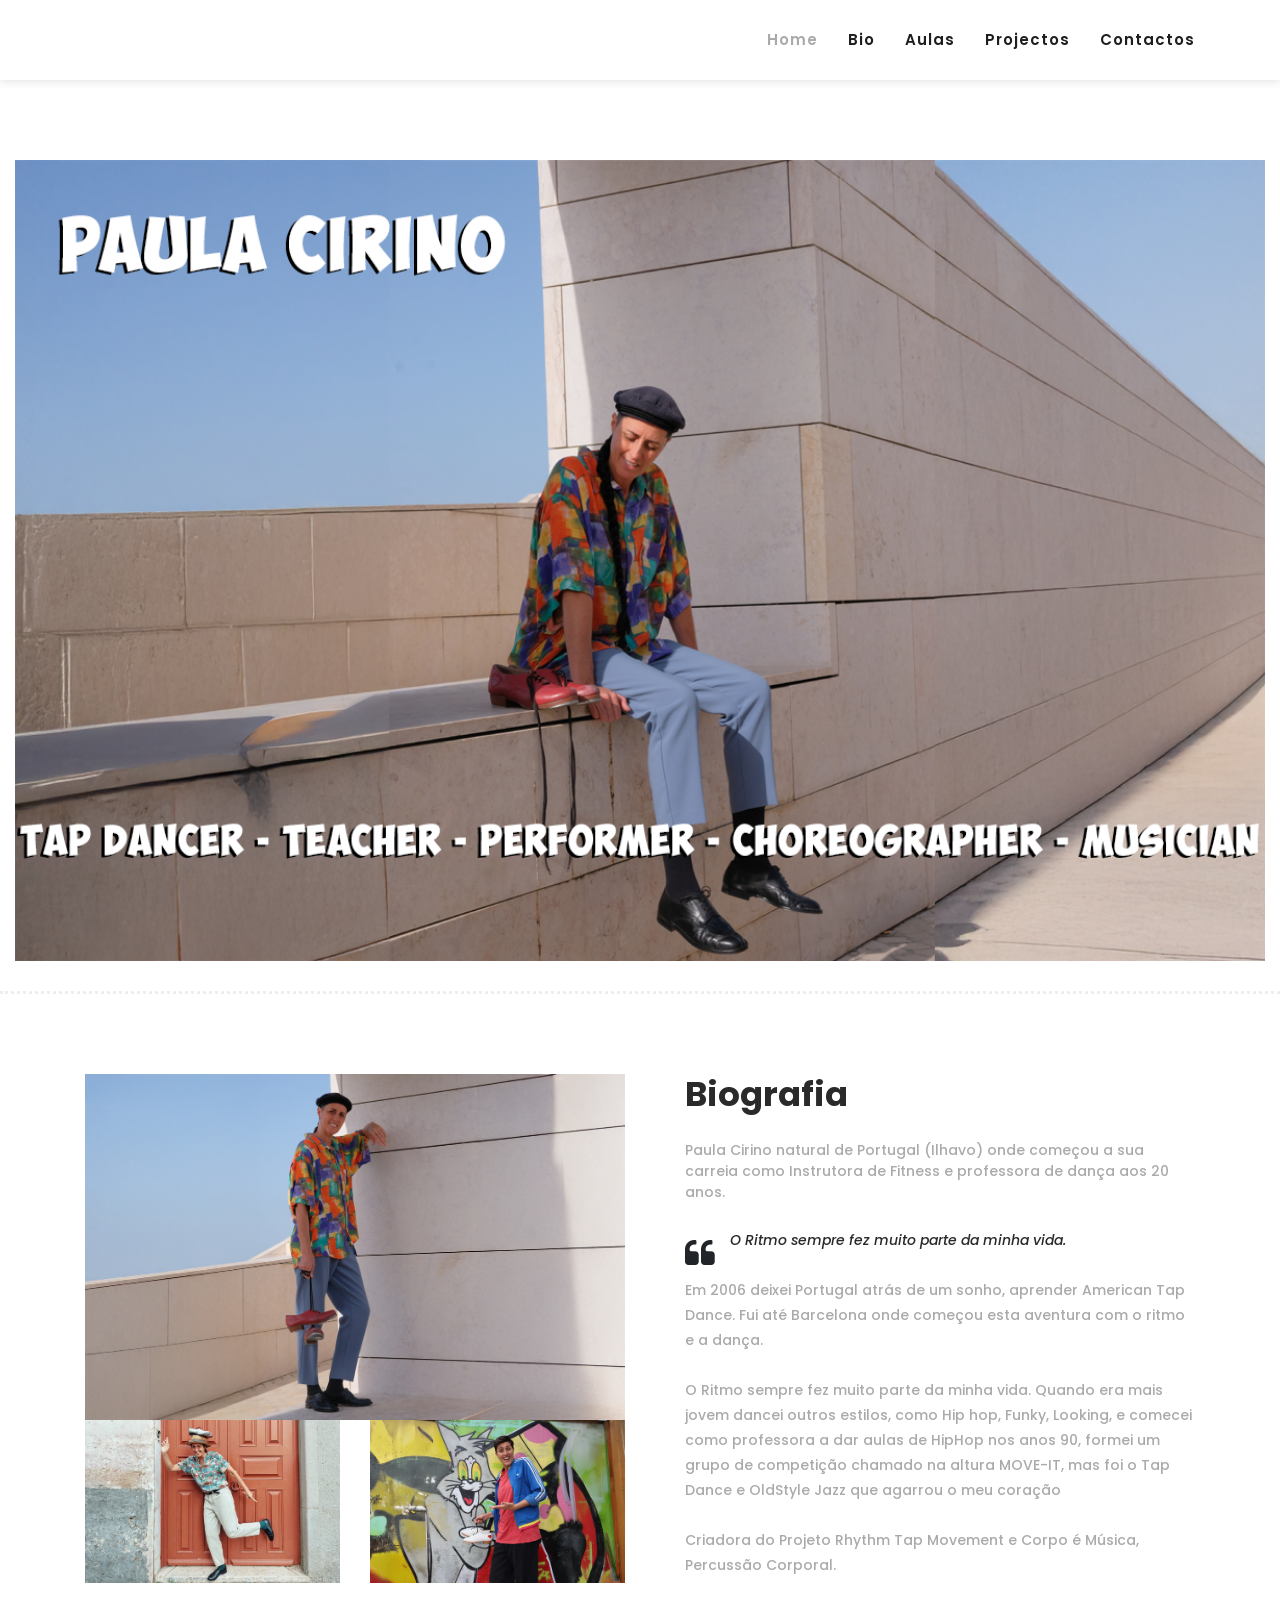
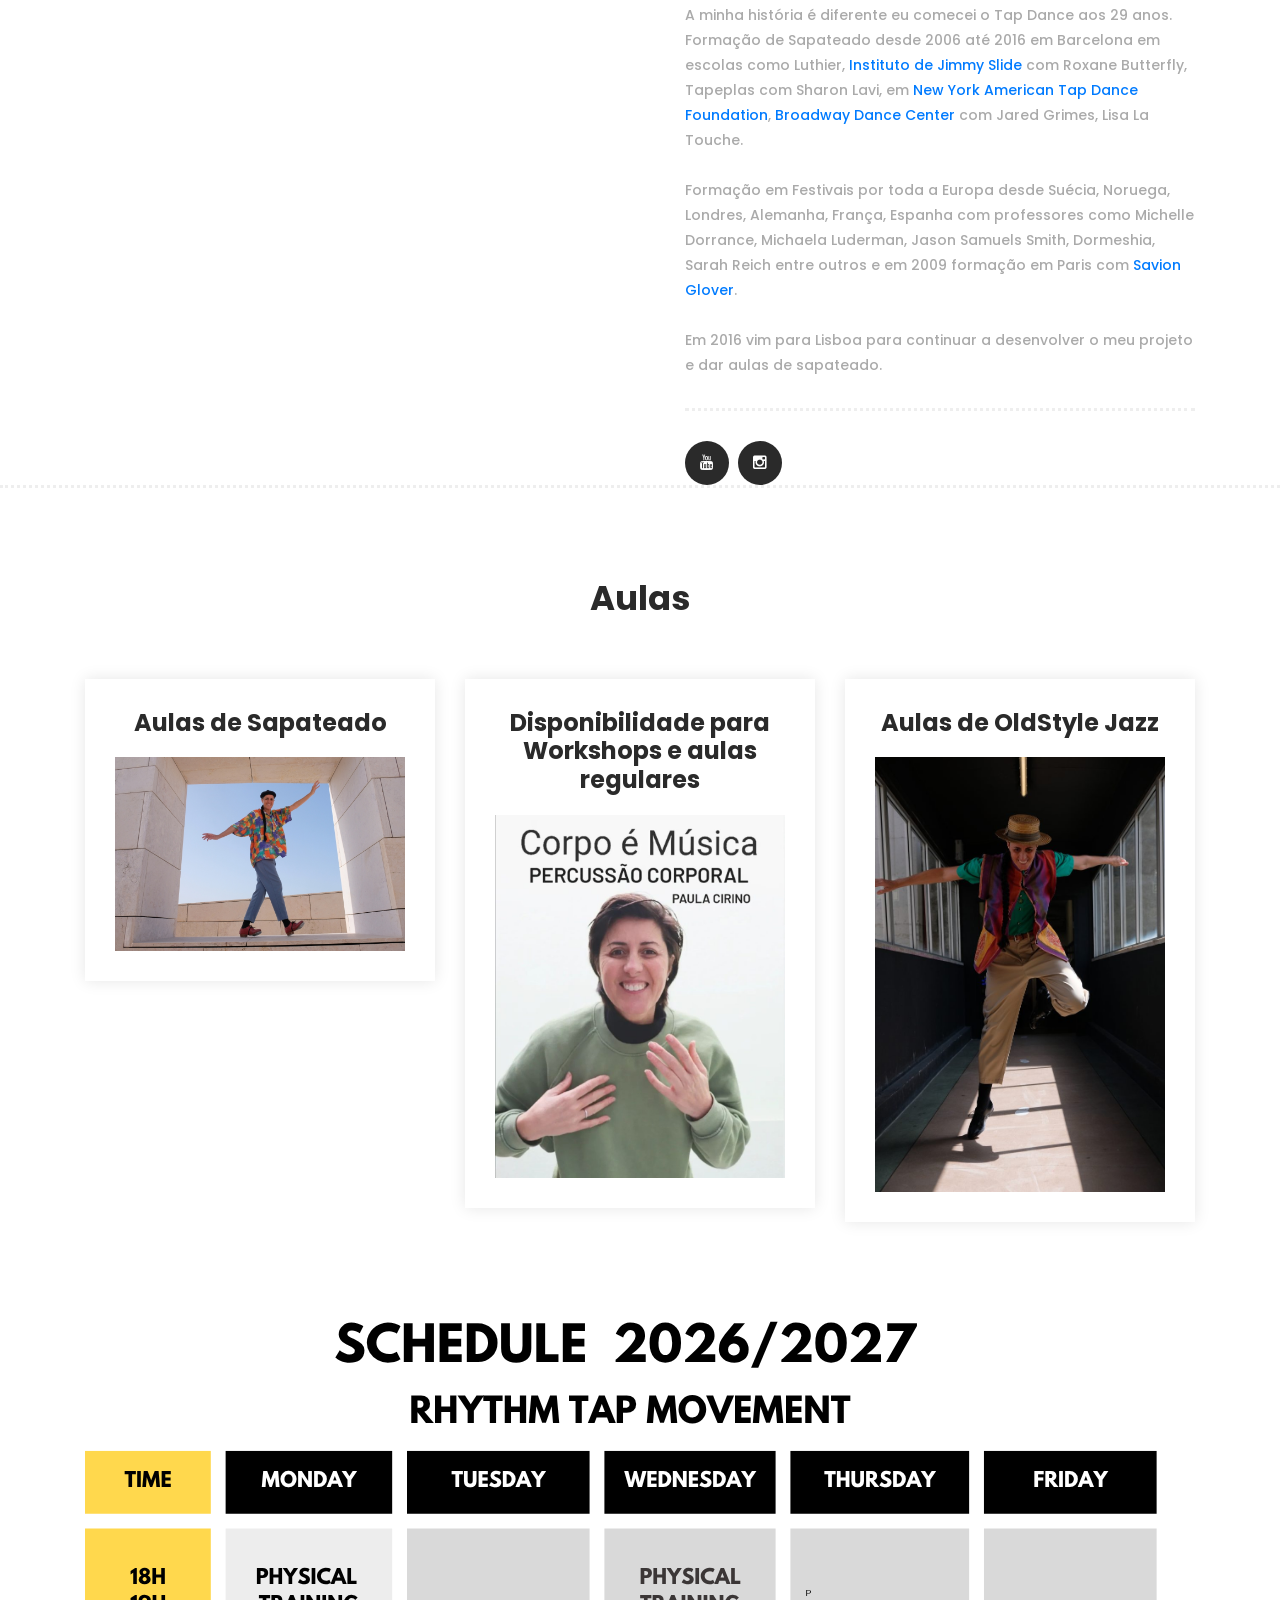
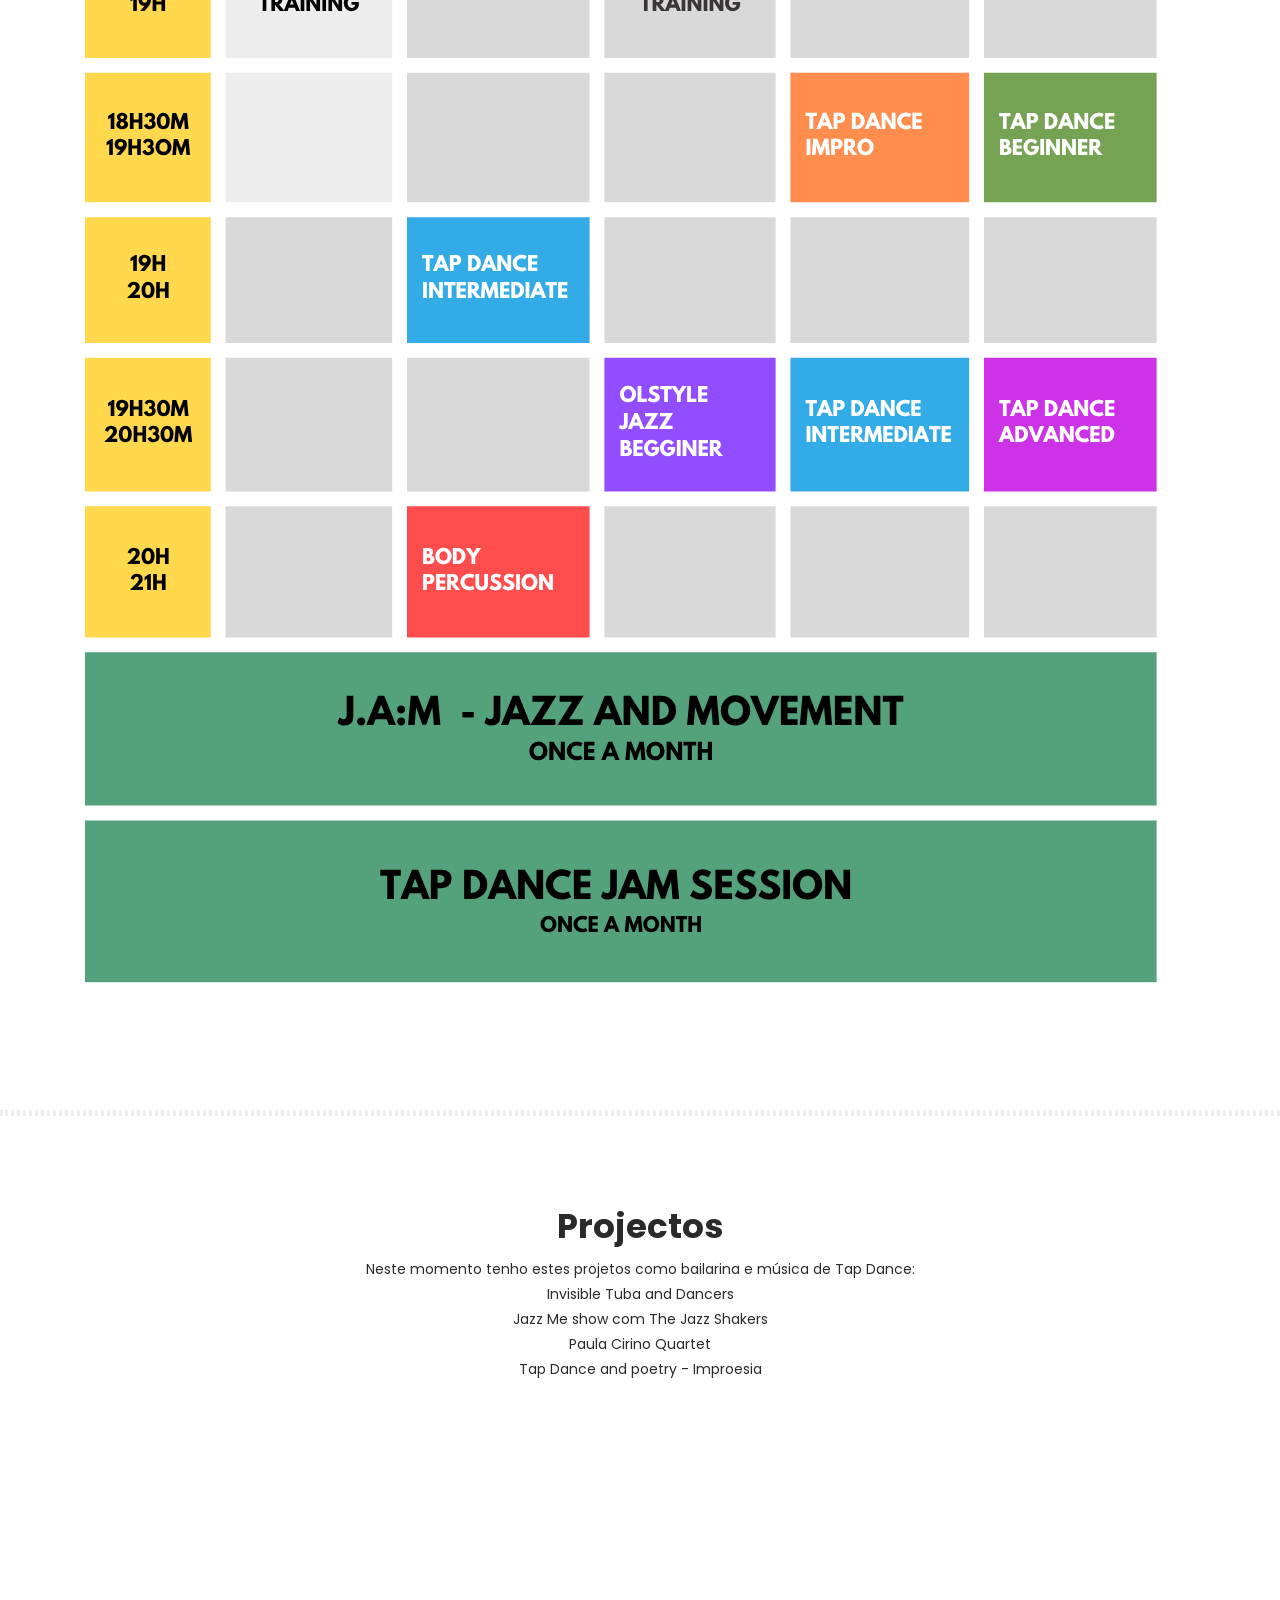
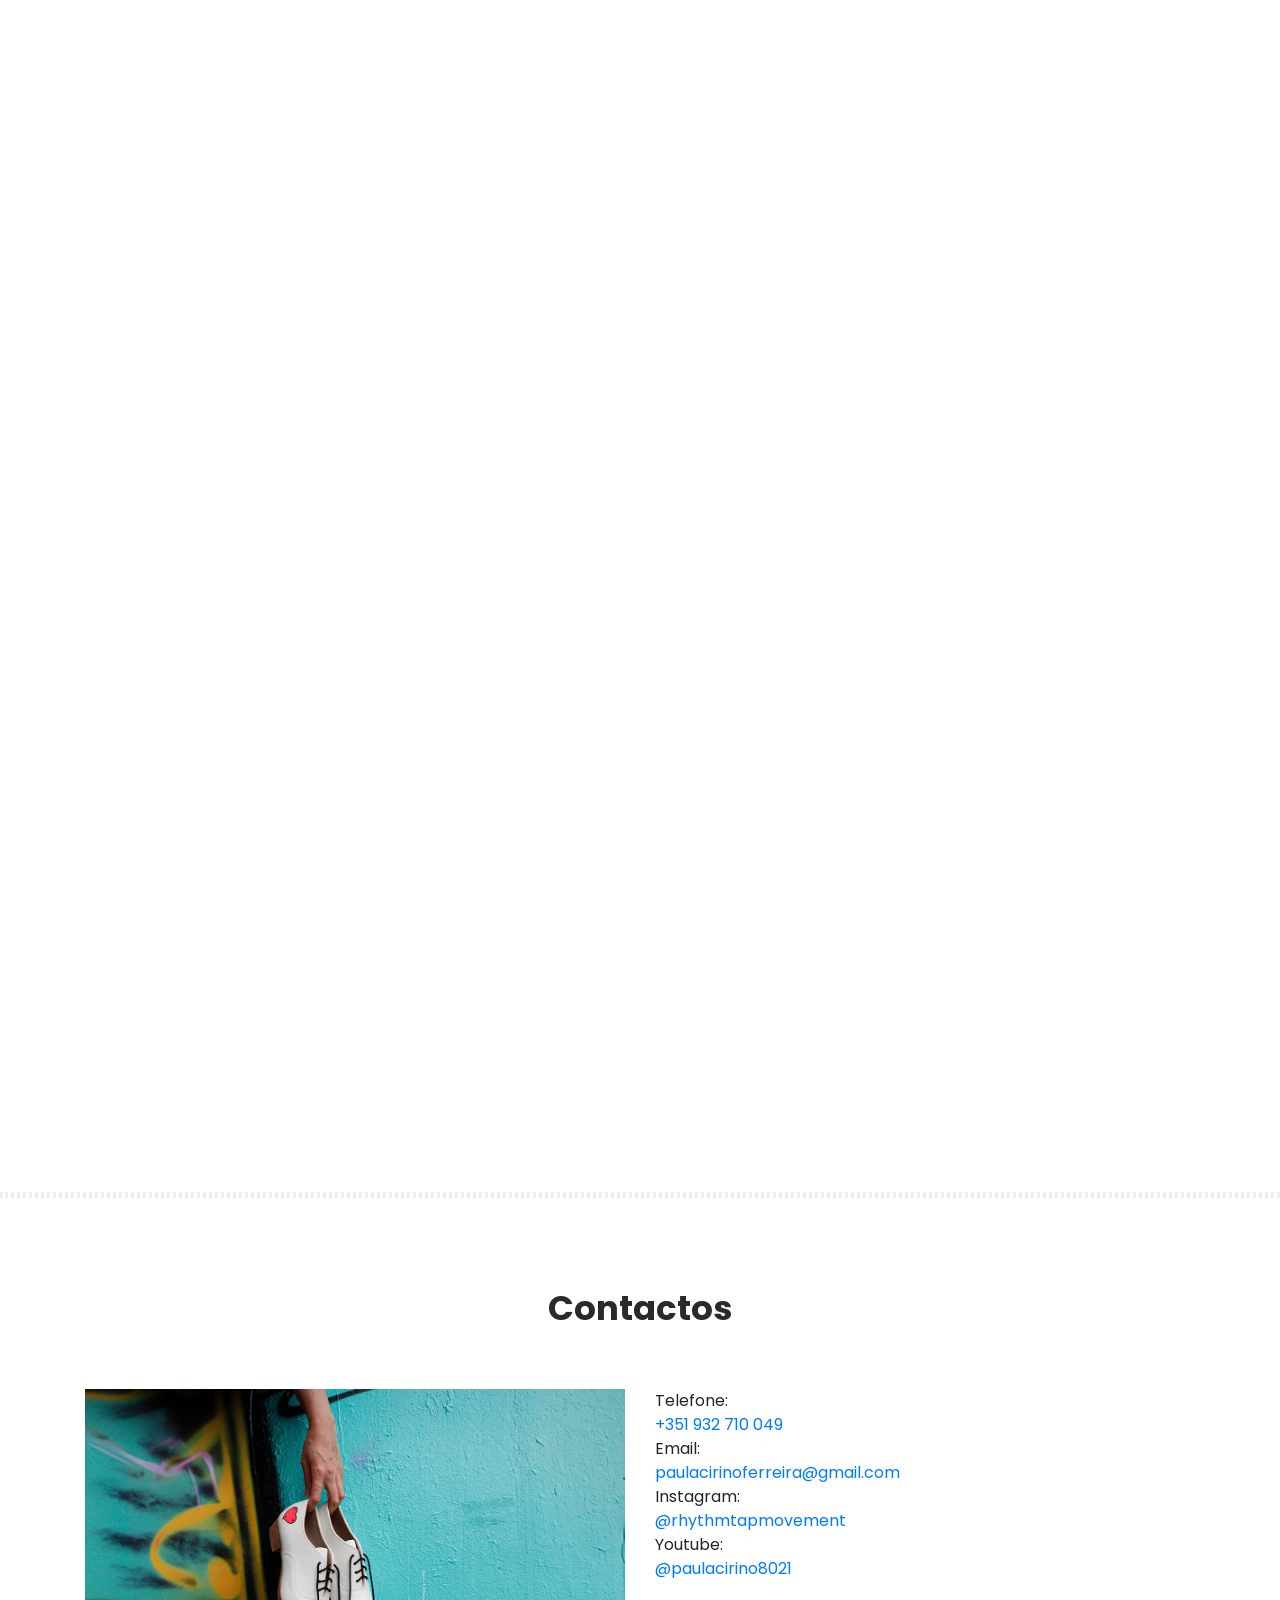
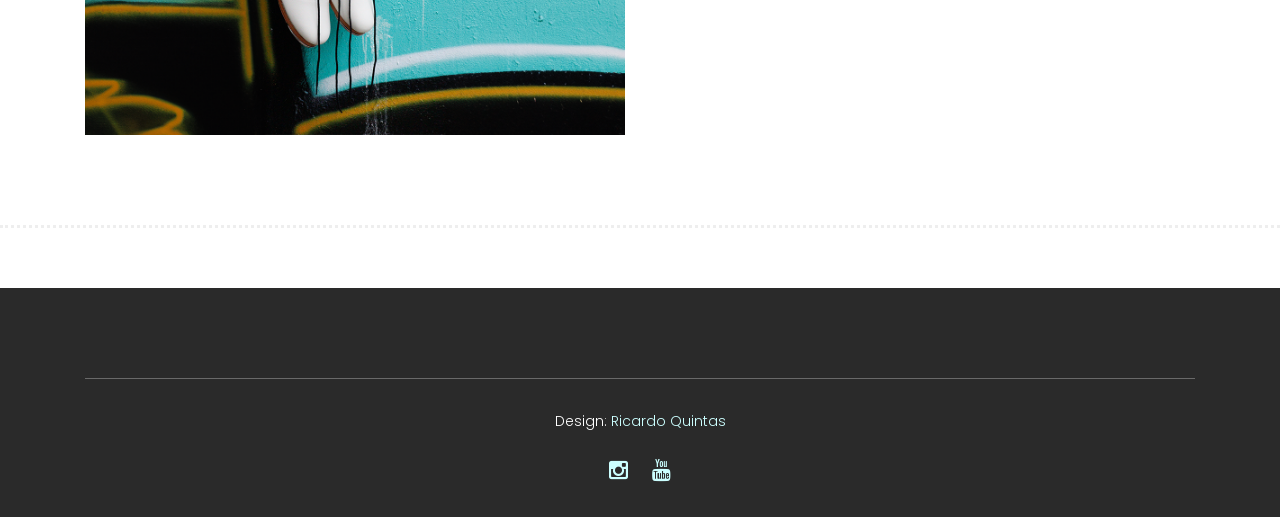
==== commit 7c2546c4: "horario" ====
--- a/index.html
+++ b/index.html
@@ -295,7 +295,7 @@
 
             </div> -->
                   <img class="zrq-cursor" src="assets/images/horario.png"
-                            data-full="assets/images/horario.png>
+                            data-full="assets/images/horario.png">
         </div>
     </section>
 
